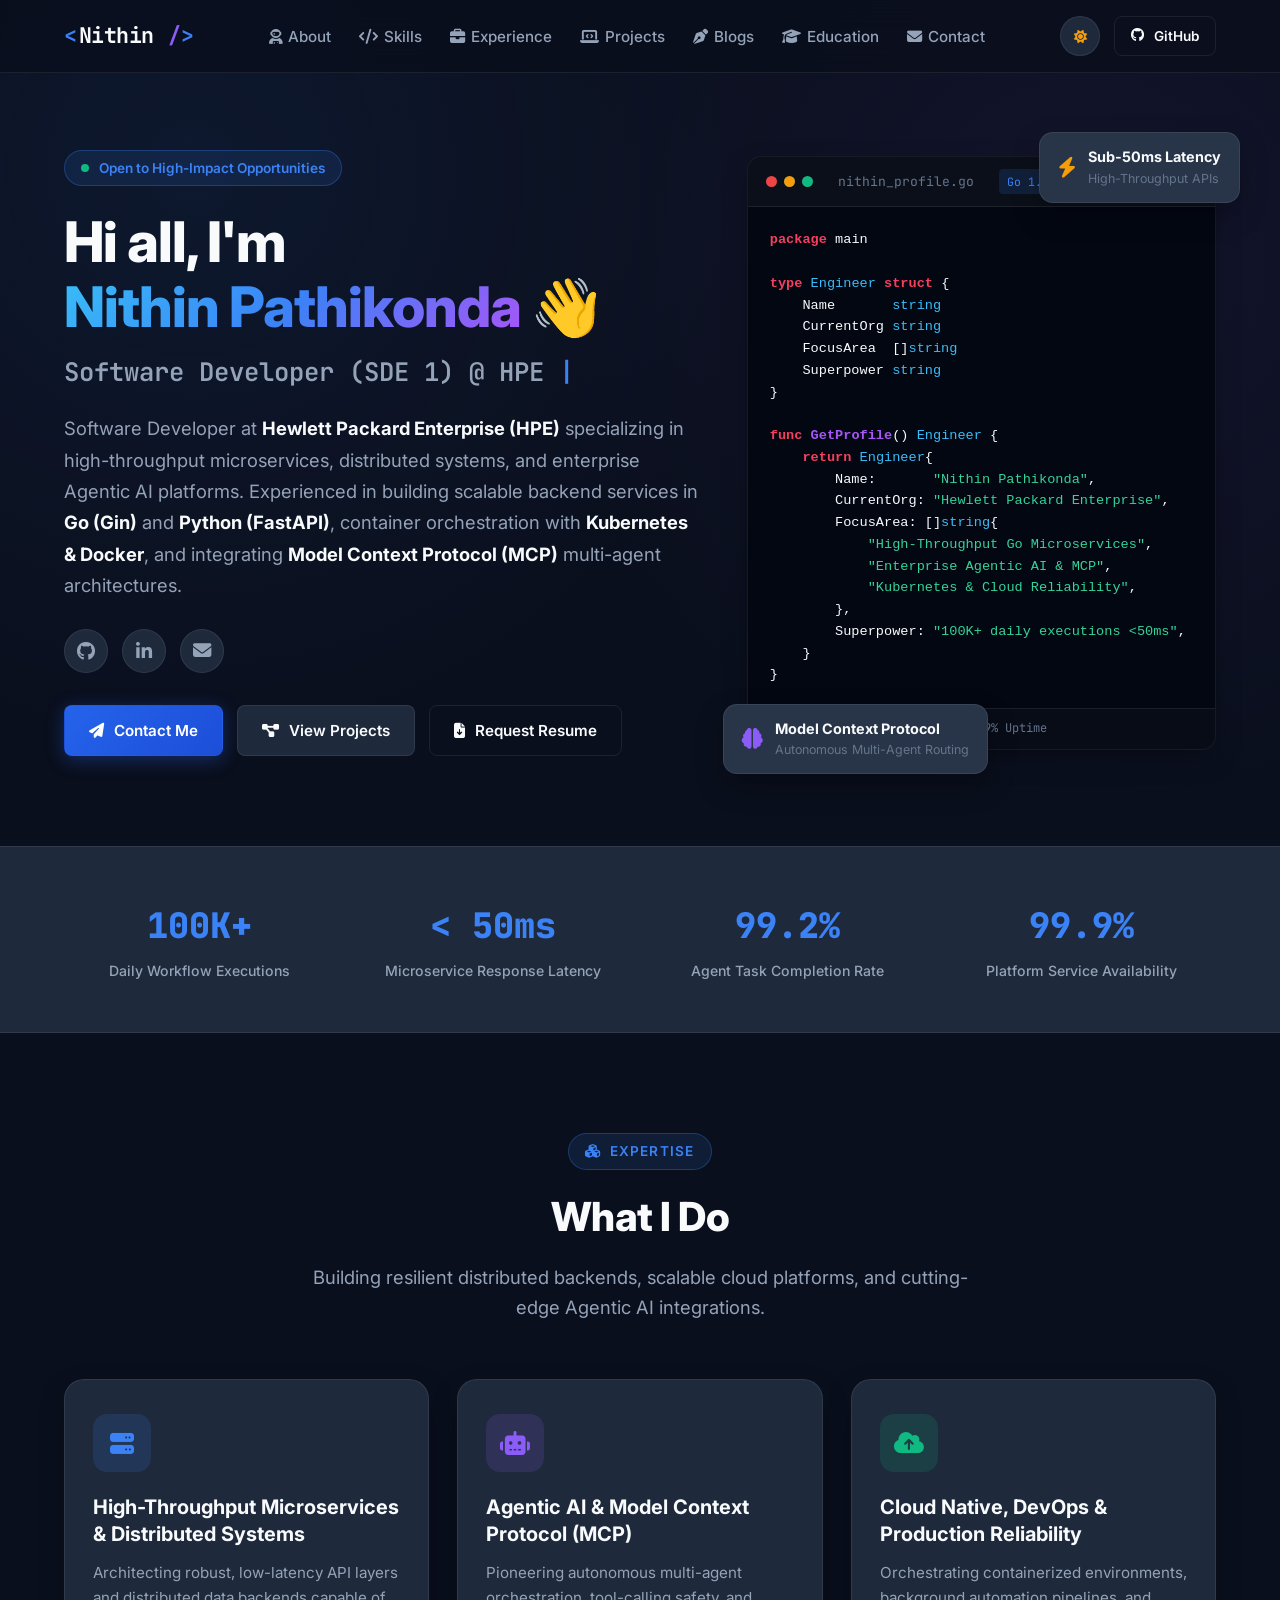
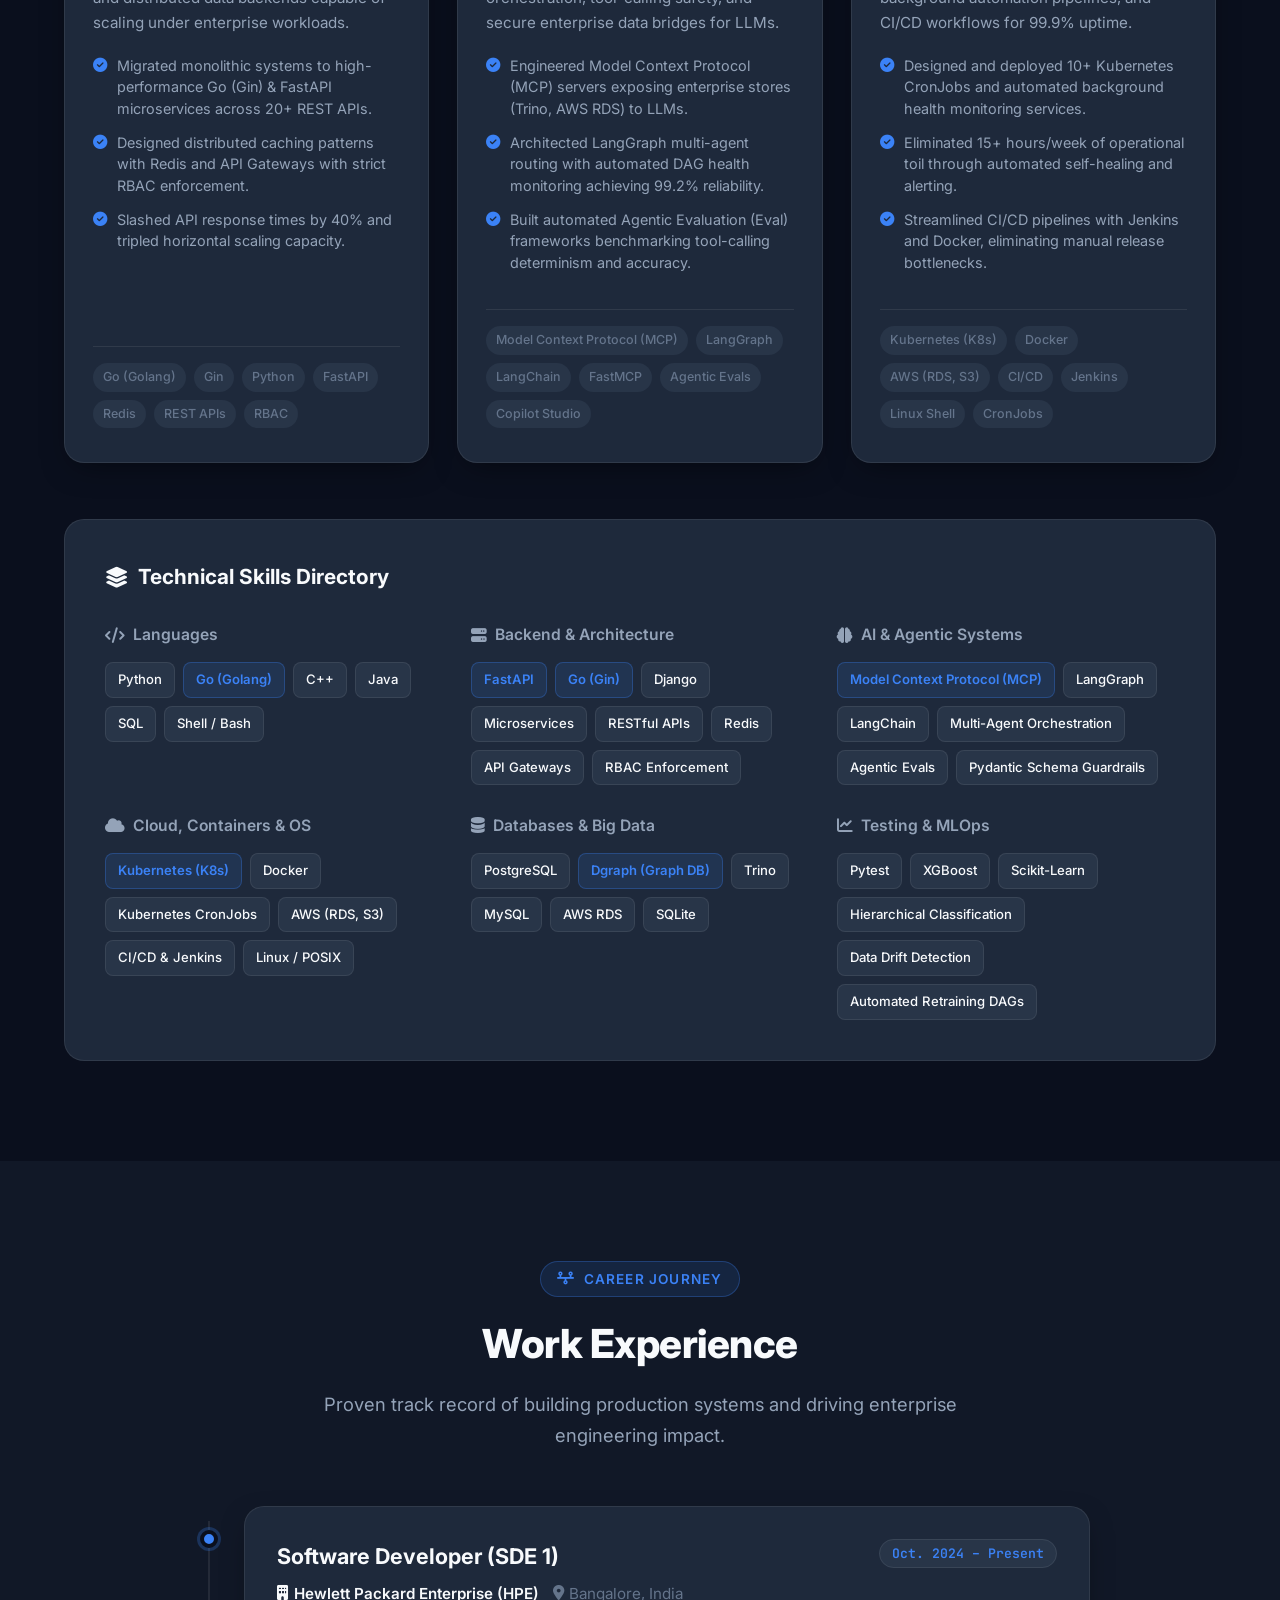
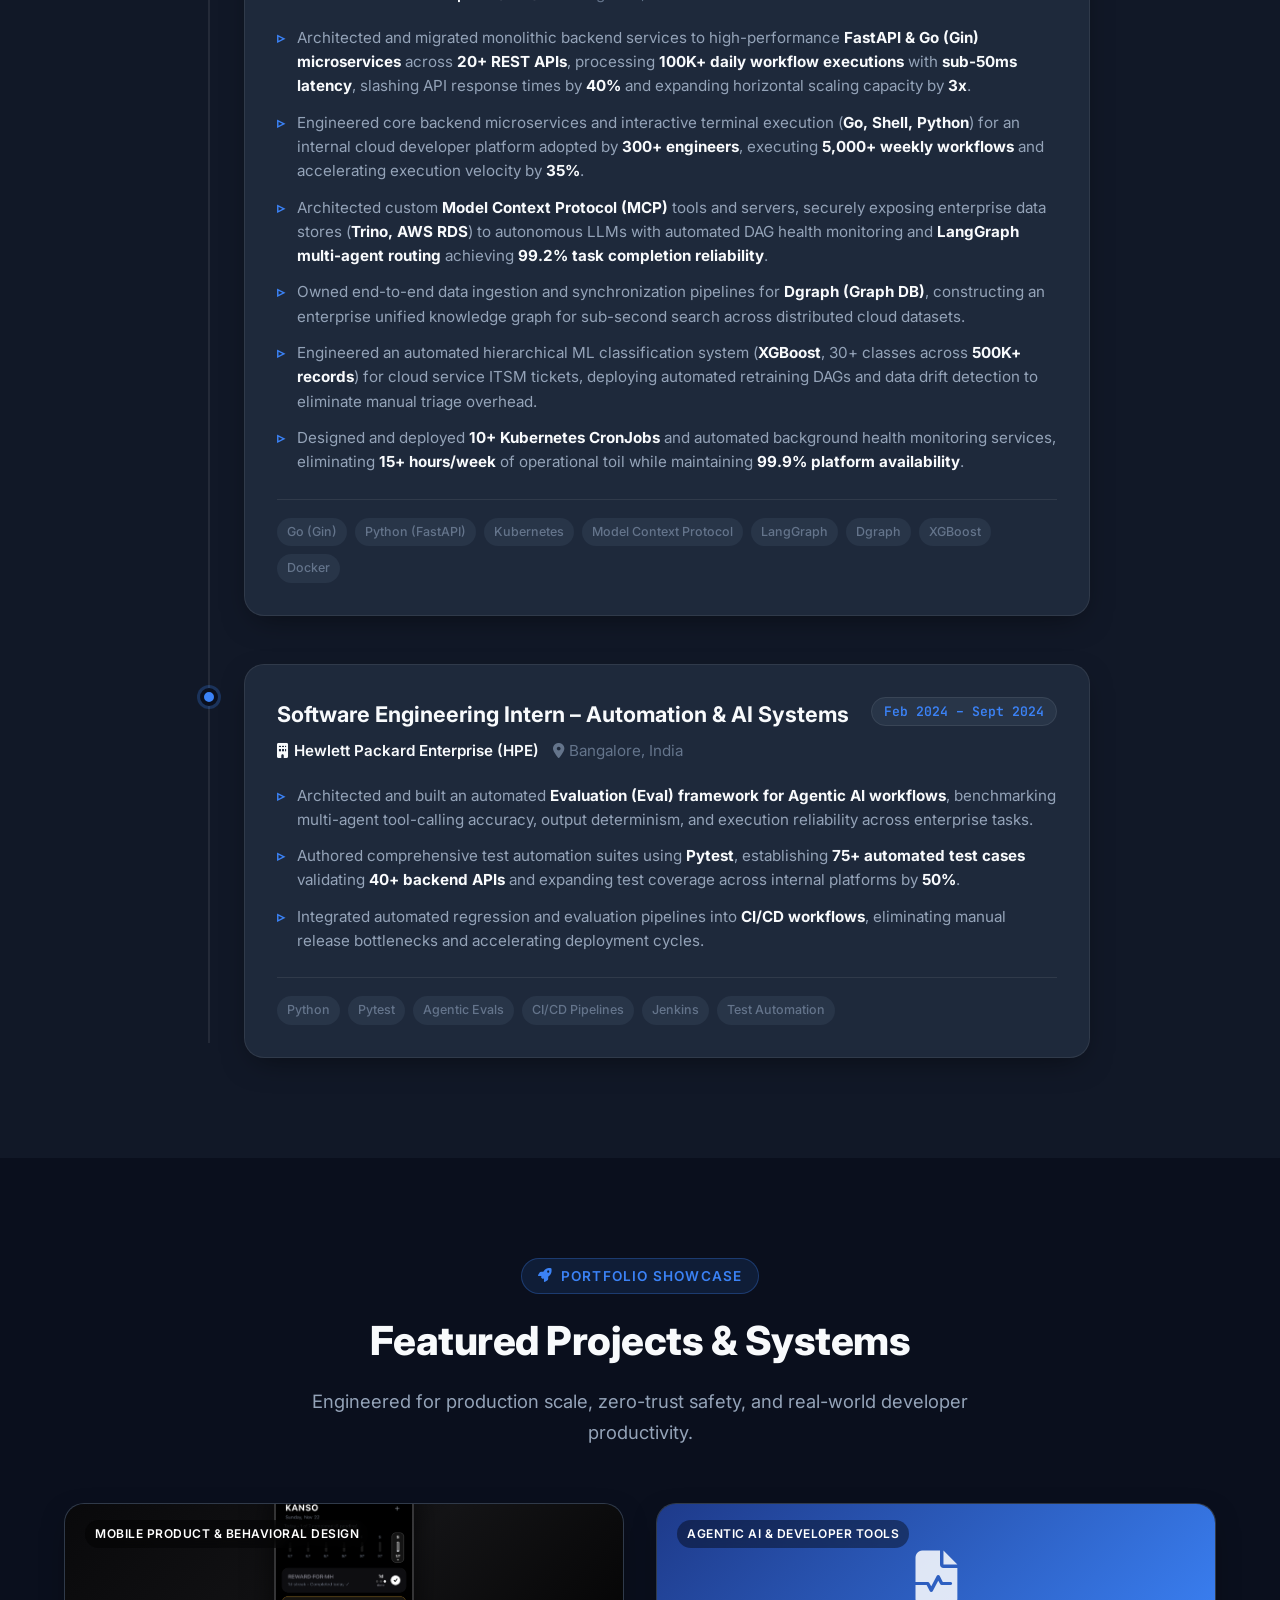
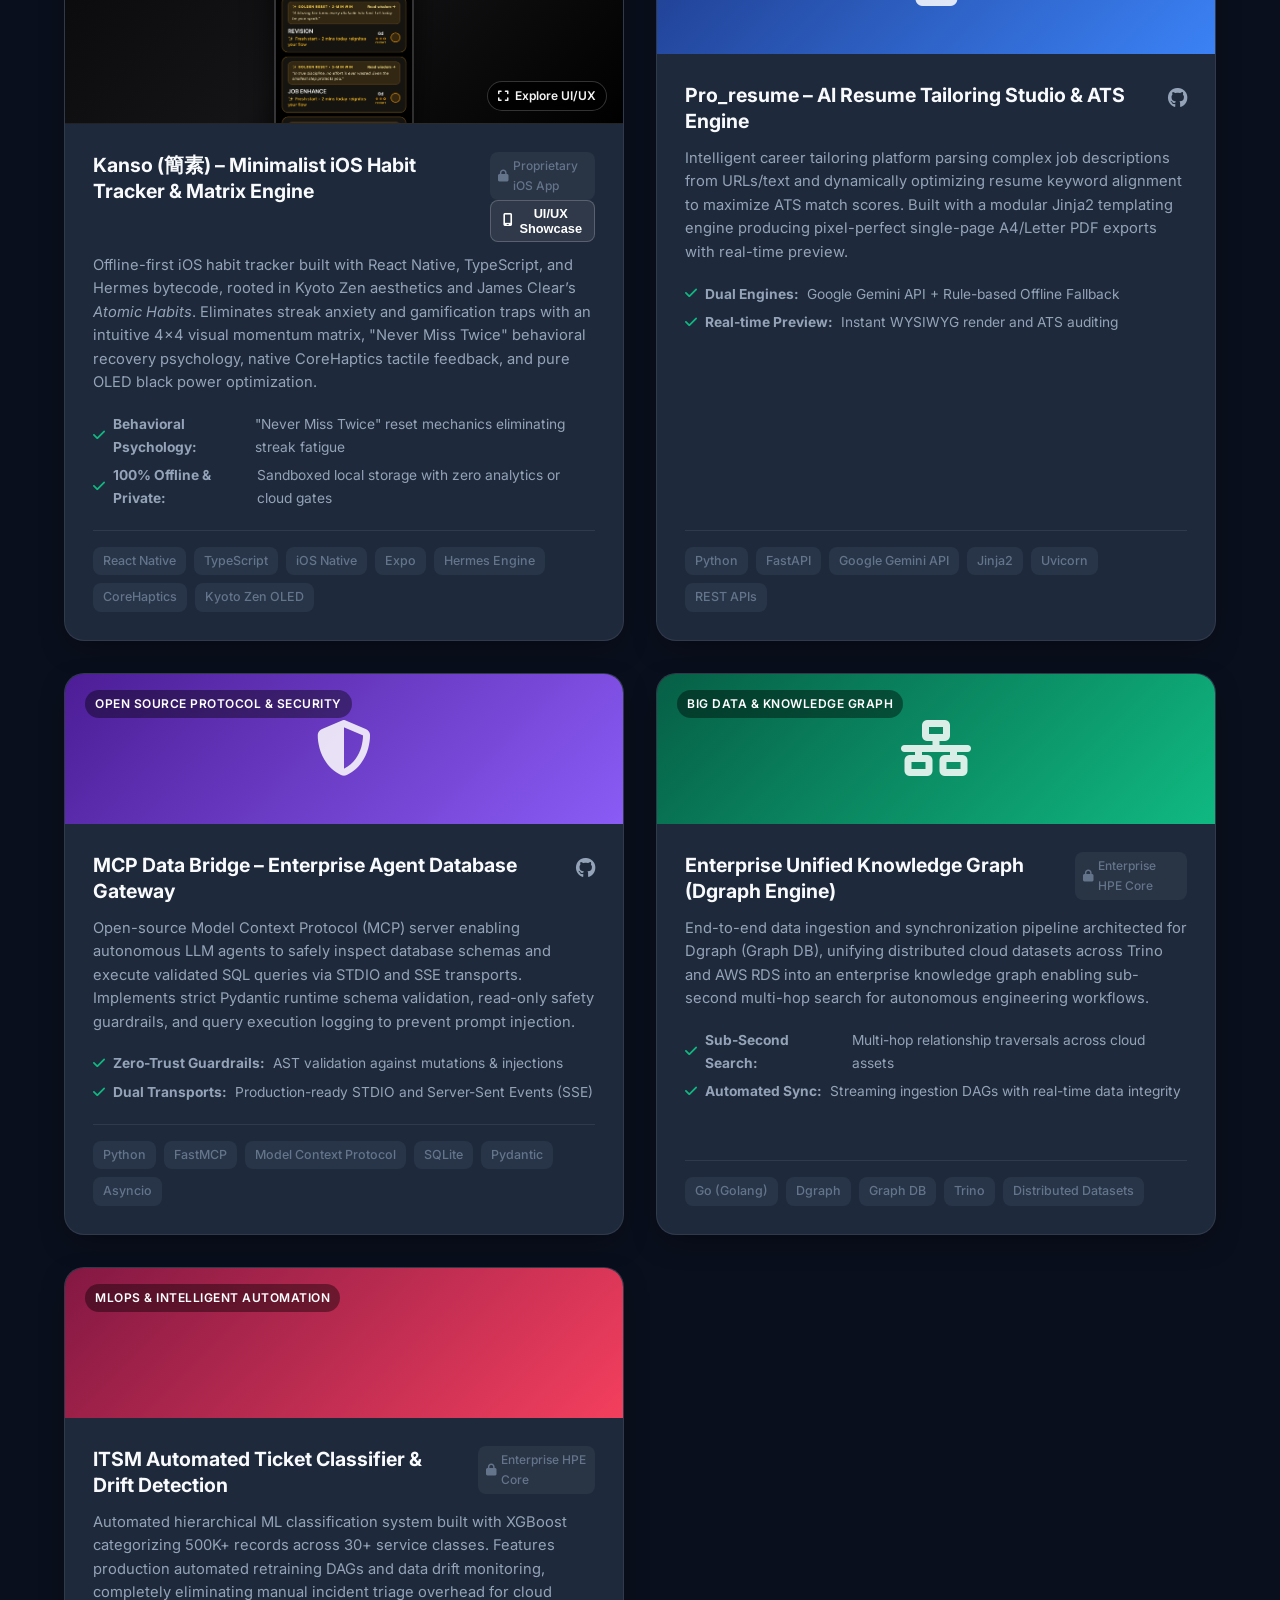
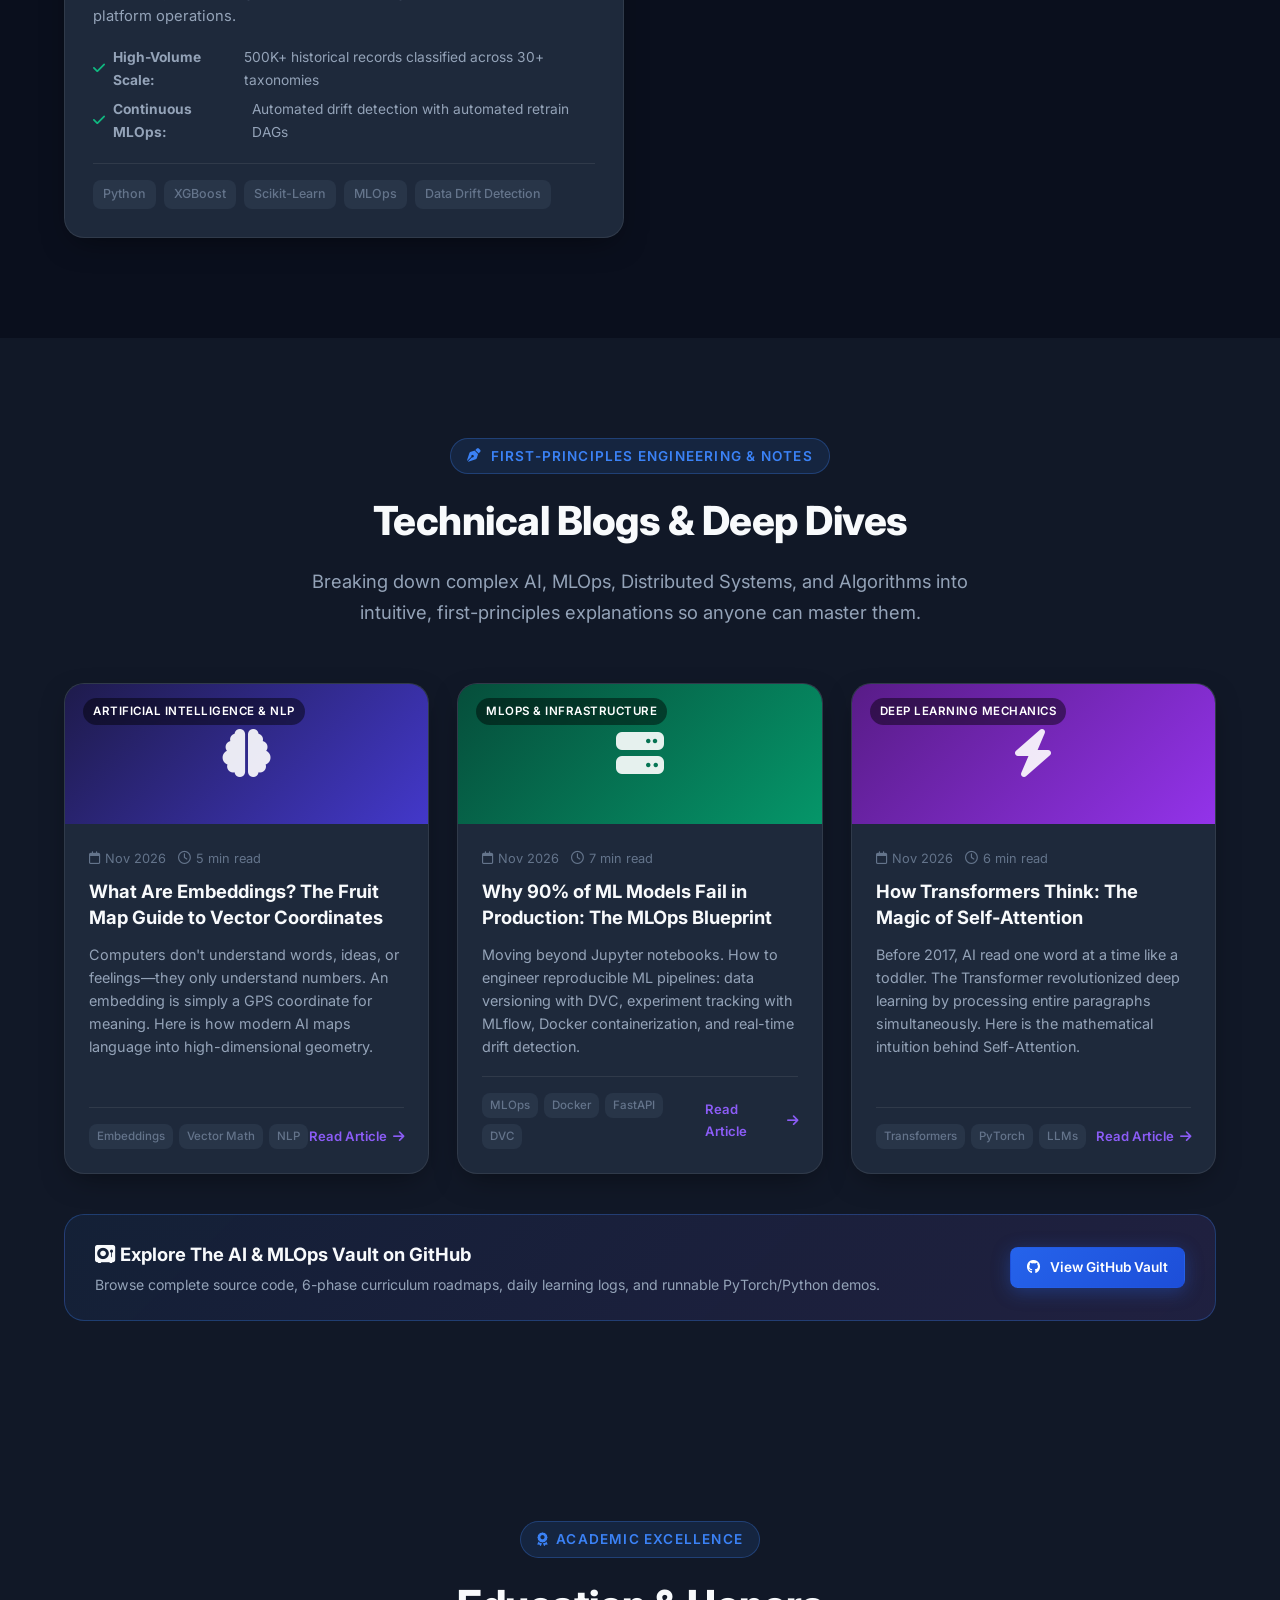
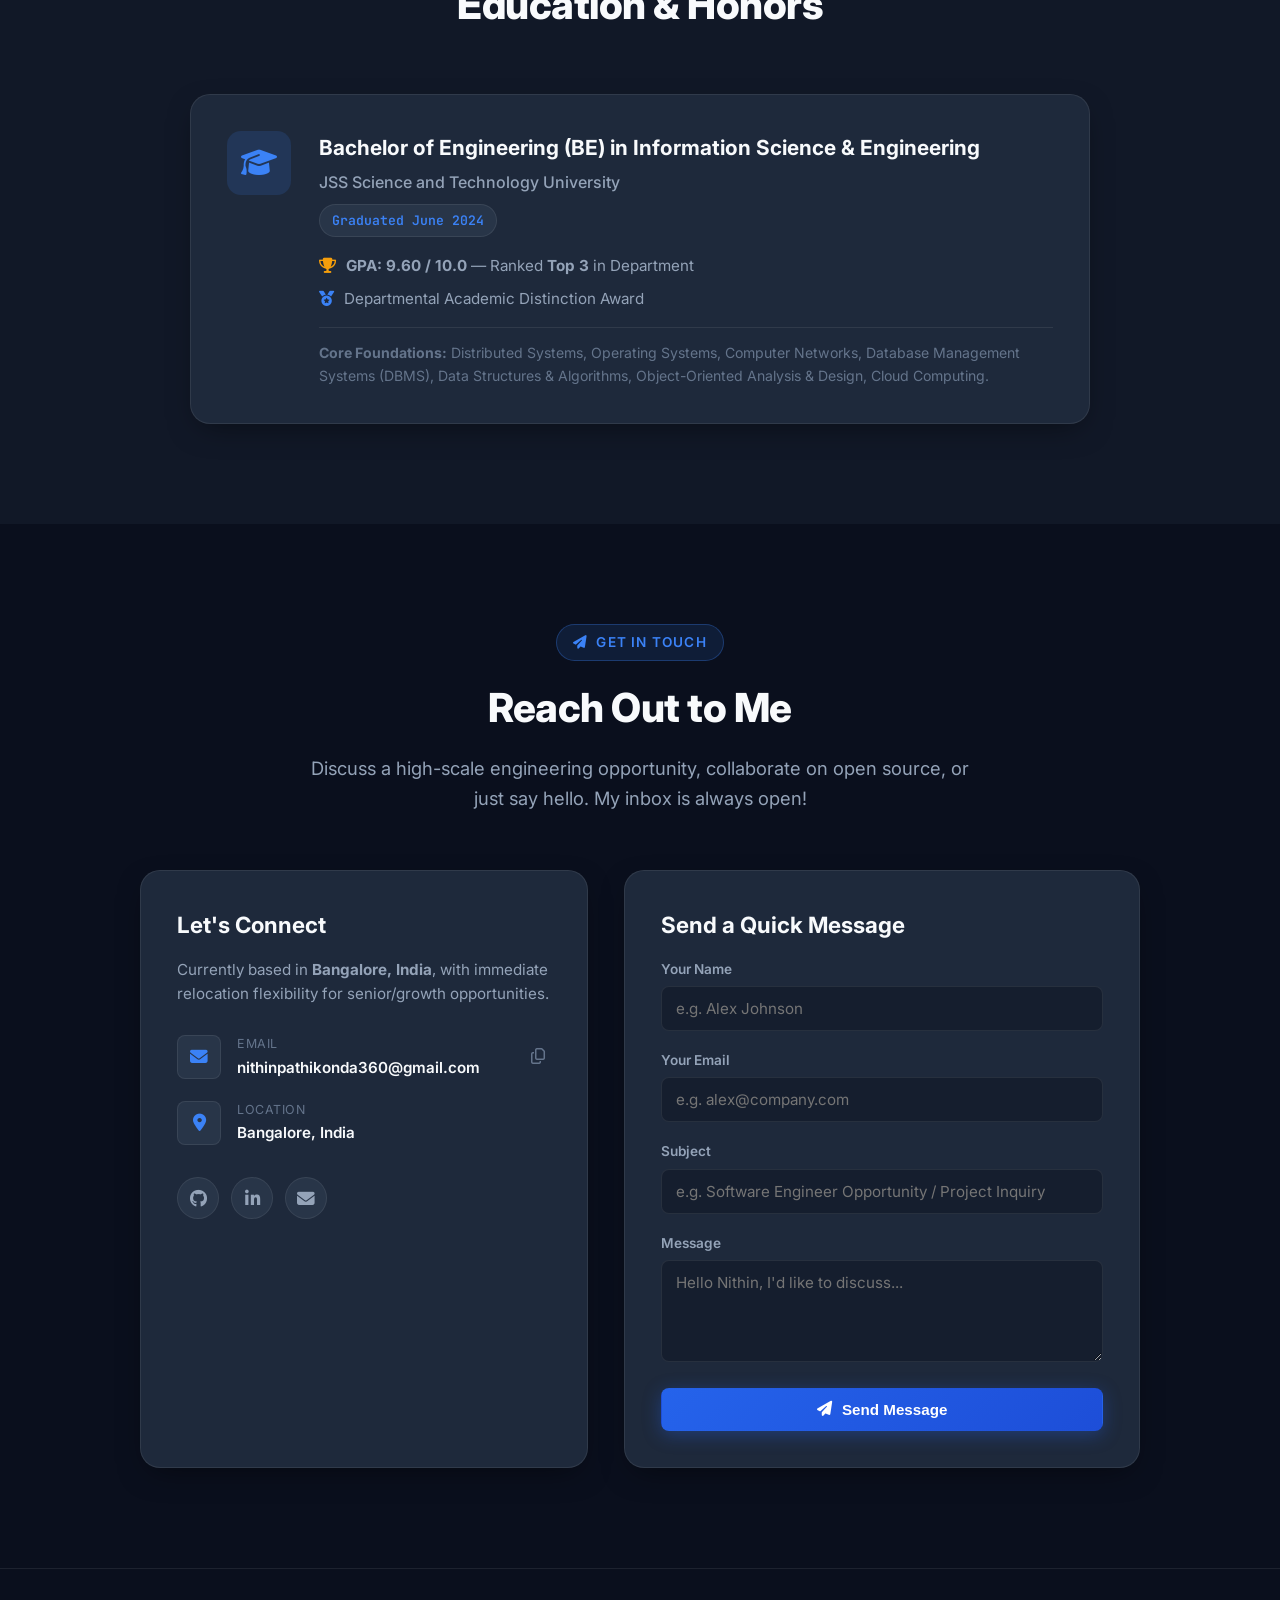
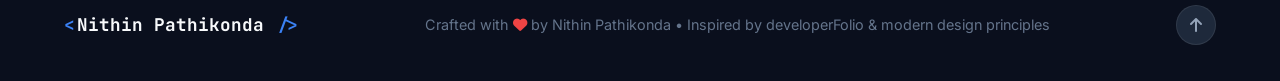
==== index.html @ 180c103f "feat: add interactive Kanso UI/UX showcase modal with native iPhone screenshots" ====
<!DOCTYPE html>
<html lang="en" data-theme="dark">
<head>
  <meta charset="UTF-8">
  <meta name="viewport" content="width=device-width, initial-scale=1.0">
  <title>Nithin Pathikonda | Software Developer & Distributed Systems Engineer</title>
  <meta name="description" content="Portfolio of Nithin Pathikonda - SDE 1 at Hewlett Packard Enterprise specializing in high-throughput microservices, distributed systems, and enterprise Agentic AI platforms.">
  <link rel="icon" href="data:image/svg+xml,<svg xmlns=%22http://www.w3.org/2000/svg%22 viewBox=%220 0 100 100%22><text y=%22.9em%22 font-size=%2290%22>⚡</text></svg>">
  
  <!-- Open Graph / LinkedIn Preview Meta Tags -->
  <meta property="og:type" content="website">
  <meta property="og:url" content="https://nithinpathikonda.github.io/">
  <meta property="og:title" content="Nithin Pathikonda — Software Engineering &amp; Systems Portfolio">
  <meta property="og:description" content="Software Developer at Hewlett Packard Enterprise specializing in high-throughput microservices (Go/Python), distributed systems, Model Context Protocol (MCP), and Kubernetes.">
  <meta property="og:image" content="https://nithinpathikonda.github.io/assets/og-preview.jpg">
  <meta property="og:image:width" content="1200">
  <meta property="og:image:height" content="630">

  <!-- Twitter Meta Tags -->
  <meta name="twitter:card" content="summary_large_image">
  <meta name="twitter:url" content="https://nithinpathikonda.github.io/">
  <meta name="twitter:title" content="Nithin Pathikonda — Software Engineering &amp; Systems Portfolio">
  <meta name="twitter:description" content="Software Developer at Hewlett Packard Enterprise specializing in high-throughput microservices, distributed systems, Model Context Protocol (MCP), and Kubernetes.">
  <meta name="twitter:image" content="https://nithinpathikonda.github.io/assets/og-preview.jpg">
  
  <!-- Fonts -->
  <link rel="preconnect" href="https://fonts.googleapis.com">
  <link rel="preconnect" href="https://fonts.gstatic.com" crossorigin>
  <link href="https://fonts.googleapis.com/css2?family=Inter:wght@300;400;500;600;700;800&family=JetBrains+Mono:wght@400;500;600&display=swap" rel="stylesheet">
  
  <!-- Font Awesome Icons -->
  <link rel="stylesheet" href="https://cdnjs.cloudflare.com/ajax/libs/font-awesome/6.5.1/css/all.min.css">
  
  <!-- Custom Styles -->
  <link rel="stylesheet" href="css/style.css">
</head>
<body>

  <!-- Navigation -->
  <header class="navbar" id="navbar">
    <div class="nav-container">
      <a href="#home" class="nav-logo">
        <span class="logo-bracket">&lt;</span><span class="logo-text">Nithin</span><span class="logo-slash"> /</span><span class="logo-bracket">&gt;</span>
      </a>

      <nav class="nav-menu" id="navMenu">
        <a href="#about" class="nav-link"><i class="fa-solid fa-user-astronaut"></i> About</a>
        <a href="#skills" class="nav-link"><i class="fa-solid fa-code"></i> Skills</a>
        <a href="#experience" class="nav-link"><i class="fa-solid fa-briefcase"></i> Experience</a>
        <a href="#projects" class="nav-link"><i class="fa-solid fa-laptop-code"></i> Projects</a>
        <a href="#blogs" class="nav-link"><i class="fa-solid fa-pen-nib"></i> Blogs</a>
        <a href="#education" class="nav-link"><i class="fa-solid fa-graduation-cap"></i> Education</a>
        <a href="#contact" class="nav-link"><i class="fa-solid fa-envelope"></i> Contact</a>
      </nav>

      <div class="nav-actions">
        <!-- Theme Toggle -->
        <button class="theme-toggle-btn" id="themeToggle" aria-label="Toggle Dark/Light Mode">
          <i class="fa-solid fa-moon moon-icon"></i>
          <i class="fa-solid fa-sun sun-icon"></i>
        </button>

        <a href="https://github.com/NithinPathikonda" target="_blank" rel="noopener" class="btn btn-outline btn-sm nav-cta">
          <i class="fa-brands fa-github"></i> GitHub
        </a>

        <!-- Mobile Menu Toggle -->
        <button class="mobile-toggle" id="mobileToggle" aria-label="Open Navigation Menu">
          <span></span>
          <span></span>
          <span></span>
        </button>
      </div>
    </div>
  </header>

  <!-- Hero Section -->
  <section class="hero-section" id="home">
    <div class="container hero-grid">
      <div class="hero-content">
        <div class="hero-badge">
          <span class="pulse-dot"></span>
          <span>Open to High-Impact Opportunities</span>
        </div>

        <h1 class="hero-title">
          Hi all, I'm <br>
          <span class="gradient-text">Nithin Pathikonda</span> <span class="wave-emoji">👋</span>
        </h1>

        <h2 class="hero-role">
          <span id="typedText">Software Developer (SDE 1)</span>
          <span class="typing-cursor">|</span>
        </h2>

        <p class="hero-bio">
          Software Developer at <strong>Hewlett Packard Enterprise (HPE)</strong> specializing in 
          high-throughput microservices, distributed systems, and enterprise Agentic AI platforms. 
          Experienced in building scalable backend services in <strong>Go (Gin)</strong> and <strong>Python (FastAPI)</strong>, 
          container orchestration with <strong>Kubernetes & Docker</strong>, and integrating 
          <strong>Model Context Protocol (MCP)</strong> multi-agent architectures.
        </p>

        <!-- Social Media Icons -->
        <div class="hero-socials">
          <a href="https://github.com/NithinPathikonda" target="_blank" rel="noopener" class="social-icon" title="GitHub">
            <i class="fa-brands fa-github"></i>
          </a>
          <a href="https://www.linkedin.com/in/nithin-pathikonda" target="_blank" rel="noopener" class="social-icon" title="LinkedIn">
            <i class="fa-brands fa-linkedin-in"></i>
          </a>
          <a href="mailto:nithinpathikonda360@gmail.com" class="social-icon" title="Email Nithin">
            <i class="fa-solid fa-envelope"></i>
          </a>
        </div>

        <!-- Call to Actions -->
        <div class="hero-buttons">
          <a href="#contact" class="btn btn-primary">
            <i class="fa-solid fa-paper-plane"></i> Contact Me
          </a>
          <a href="#projects" class="btn btn-secondary">
            <i class="fa-solid fa-diagram-project"></i> View Projects
          </a>
          <a href="mailto:nithinpathikonda360@gmail.com?subject=Resume%20Request%20-%20Nithin%20Pathikonda" class="btn btn-outline">
            <i class="fa-solid fa-file-arrow-down"></i> Request Resume
          </a>
        </div>
      </div>

      <!-- Hero Visual / Interactive Code Card -->
      <div class="hero-visual">
        <div class="code-window">
          <div class="window-header">
            <div class="window-dots">
              <span class="dot dot-red"></span>
              <span class="dot dot-yellow"></span>
              <span class="dot dot-green"></span>
            </div>
            <div class="window-title">nithin_profile.go</div>
            <div class="window-badge">Go 1.23 • High Concurrency</div>
          </div>
          <div class="window-body">
            <pre><code><span class="c-keyword">package</span> main

<span class="c-keyword">type</span> <span class="c-type">Engineer</span> <span class="c-keyword">struct</span> {
    Name       <span class="c-type">string</span>
    CurrentOrg <span class="c-type">string</span>
    FocusArea  []<span class="c-type">string</span>
    Superpower <span class="c-type">string</span>
}

<span class="c-keyword">func</span> <span class="c-func">GetProfile</span>() <span class="c-type">Engineer</span> {
    <span class="c-keyword">return</span> <span class="c-type">Engineer</span>{
        Name:       <span class="c-string">"Nithin Pathikonda"</span>,
        CurrentOrg: <span class="c-string">"Hewlett Packard Enterprise"</span>,
        FocusArea: []<span class="c-type">string</span>{
            <span class="c-string">"High-Throughput Go Microservices"</span>,
            <span class="c-string">"Enterprise Agentic AI &amp; MCP"</span>,
            <span class="c-string">"Kubernetes &amp; Cloud Reliability"</span>,
        },
        Superpower: <span class="c-string">"100K+ daily executions &lt;50ms"</span>,
    }
}</code></pre>
          </div>
          <div class="window-footer">
            <span class="status-indicator"></span>
            <span>Production Engine Status: 99.9% Uptime</span>
          </div>
        </div>

        <!-- Floating Badges -->
        <div class="floating-badge badge-top">
          <i class="fa-solid fa-bolt text-yellow"></i>
          <div>
            <strong>Sub-50ms Latency</strong>
            <span>High-Throughput APIs</span>
          </div>
        </div>

        <div class="floating-badge badge-bottom">
          <i class="fa-solid fa-brain text-purple"></i>
          <div>
            <strong>Model Context Protocol</strong>
            <span>Autonomous Multi-Agent Routing</span>
          </div>
        </div>
      </div>
    </div>
  </section>

  <!-- Metric Highlights Strip (Inspired by top design portfolios) -->
  <section class="metrics-ribbon">
    <div class="container metrics-grid">
      <div class="metric-card">
        <div class="metric-number" data-target="100000">100K+</div>
        <div class="metric-label">Daily Workflow Executions</div>
      </div>
      <div class="metric-card">
        <div class="metric-number">&lt; 50ms</div>
        <div class="metric-label">Microservice Response Latency</div>
      </div>
      <div class="metric-card">
        <div class="metric-number" data-target="99.2">99.2%</div>
        <div class="metric-label">Agent Task Completion Rate</div>
      </div>
      <div class="metric-card">
        <div class="metric-number">99.9%</div>
        <div class="metric-label">Platform Service Availability</div>
      </div>
    </div>
  </section>

  <!-- What I Do / Domains Section (developerFolio style) -->
  <section class="section" id="skills">
    <div class="container">
      <div class="section-header text-center">
        <span class="section-tag"><i class="fa-solid fa-cubes"></i> Expertise</span>
        <h2 class="section-title">What I Do</h2>
        <p class="section-subtitle">
          Building resilient distributed backends, scalable cloud platforms, and cutting-edge Agentic AI integrations.
        </p>
      </div>

      <div class="domains-grid">
        <!-- Domain 1 -->
        <div class="domain-card">
          <div class="domain-icon-box icon-blue">
            <i class="fa-solid fa-server"></i>
          </div>
          <h3 class="domain-title">High-Throughput Microservices &amp; Distributed Systems</h3>
          <p class="domain-desc">
            Architecting robust, low-latency API layers and distributed data backends capable of scaling under enterprise workloads.
          </p>
          <ul class="domain-bullets">
            <li><i class="fa-solid fa-check-circle"></i> Migrated monolithic systems to high-performance Go (Gin) &amp; FastAPI microservices across 20+ REST APIs.</li>
            <li><i class="fa-solid fa-check-circle"></i> Designed distributed caching patterns with Redis and API Gateways with strict RBAC enforcement.</li>
            <li><i class="fa-solid fa-check-circle"></i> Slashed API response times by 40% and tripled horizontal scaling capacity.</li>
          </ul>
          <div class="domain-tags">
            <span>Go (Golang)</span>
            <span>Gin</span>
            <span>Python</span>
            <span>FastAPI</span>
            <span>Redis</span>
            <span>REST APIs</span>
            <span>RBAC</span>
          </div>
        </div>

        <!-- Domain 2 -->
        <div class="domain-card">
          <div class="domain-icon-box icon-purple">
            <i class="fa-solid fa-robot"></i>
          </div>
          <h3 class="domain-title">Agentic AI &amp; Model Context Protocol (MCP)</h3>
          <p class="domain-desc">
            Pioneering autonomous multi-agent orchestration, tool-calling safety, and secure enterprise data bridges for LLMs.
          </p>
          <ul class="domain-bullets">
            <li><i class="fa-solid fa-check-circle"></i> Engineered Model Context Protocol (MCP) servers exposing enterprise stores (Trino, AWS RDS) to LLMs.</li>
            <li><i class="fa-solid fa-check-circle"></i> Architected LangGraph multi-agent routing with automated DAG health monitoring achieving 99.2% reliability.</li>
            <li><i class="fa-solid fa-check-circle"></i> Built automated Agentic Evaluation (Eval) frameworks benchmarking tool-calling determinism and accuracy.</li>
          </ul>
          <div class="domain-tags">
            <span>Model Context Protocol (MCP)</span>
            <span>LangGraph</span>
            <span>LangChain</span>
            <span>FastMCP</span>
            <span>Agentic Evals</span>
            <span>Copilot Studio</span>
          </div>
        </div>

        <!-- Domain 3 -->
        <div class="domain-card">
          <div class="domain-icon-box icon-green">
            <i class="fa-solid fa-cloud-arrow-up"></i>
          </div>
          <h3 class="domain-title">Cloud Native, DevOps &amp; Production Reliability</h3>
          <p class="domain-desc">
            Orchestrating containerized environments, background automation pipelines, and CI/CD workflows for 99.9% uptime.
          </p>
          <ul class="domain-bullets">
            <li><i class="fa-solid fa-check-circle"></i> Designed and deployed 10+ Kubernetes CronJobs and automated background health monitoring services.</li>
            <li><i class="fa-solid fa-check-circle"></i> Eliminated 15+ hours/week of operational toil through automated self-healing and alerting.</li>
            <li><i class="fa-solid fa-check-circle"></i> Streamlined CI/CD pipelines with Jenkins and Docker, eliminating manual release bottlenecks.</li>
          </ul>
          <div class="domain-tags">
            <span>Kubernetes (K8s)</span>
            <span>Docker</span>
            <span>AWS (RDS, S3)</span>
            <span>CI/CD</span>
            <span>Jenkins</span>
            <span>Linux Shell</span>
            <span>CronJobs</span>
          </div>
        </div>
      </div>

      <!-- Skills Categorized Chips -->
      <div class="skills-catalog">
        <h3 class="skills-catalog-title"><i class="fa-solid fa-layer-group"></i> Technical Skills Directory</h3>
        
        <div class="skills-categories-grid">
          <div class="skill-category">
            <h4><i class="fa-solid fa-code"></i> Languages</h4>
            <div class="chips-container">
              <span class="chip">Python</span>
              <span class="chip chip-featured">Go (Golang)</span>
              <span class="chip">C++</span>
              <span class="chip">Java</span>
              <span class="chip">SQL</span>
              <span class="chip">Shell / Bash</span>
            </div>
          </div>

          <div class="skill-category">
            <h4><i class="fa-solid fa-server"></i> Backend &amp; Architecture</h4>
            <div class="chips-container">
              <span class="chip chip-featured">FastAPI</span>
              <span class="chip chip-featured">Go (Gin)</span>
              <span class="chip">Django</span>
              <span class="chip">Microservices</span>
              <span class="chip">RESTful APIs</span>
              <span class="chip">Redis</span>
              <span class="chip">API Gateways</span>
              <span class="chip">RBAC Enforcement</span>
            </div>
          </div>

          <div class="skill-category">
            <h4><i class="fa-solid fa-brain"></i> AI &amp; Agentic Systems</h4>
            <div class="chips-container">
              <span class="chip chip-featured">Model Context Protocol (MCP)</span>
              <span class="chip">LangGraph</span>
              <span class="chip">LangChain</span>
              <span class="chip">Multi-Agent Orchestration</span>
              <span class="chip">Agentic Evals</span>
              <span class="chip">Pydantic Schema Guardrails</span>
            </div>
          </div>

          <div class="skill-category">
            <h4><i class="fa-solid fa-cloud"></i> Cloud, Containers &amp; OS</h4>
            <div class="chips-container">
              <span class="chip chip-featured">Kubernetes (K8s)</span>
              <span class="chip">Docker</span>
              <span class="chip">Kubernetes CronJobs</span>
              <span class="chip">AWS (RDS, S3)</span>
              <span class="chip">CI/CD &amp; Jenkins</span>
              <span class="chip">Linux / POSIX</span>
            </div>
          </div>

          <div class="skill-category">
            <h4><i class="fa-solid fa-database"></i> Databases &amp; Big Data</h4>
            <div class="chips-container">
              <span class="chip">PostgreSQL</span>
              <span class="chip chip-featured">Dgraph (Graph DB)</span>
              <span class="chip">Trino</span>
              <span class="chip">MySQL</span>
              <span class="chip">AWS RDS</span>
              <span class="chip">SQLite</span>
            </div>
          </div>

          <div class="skill-category">
            <h4><i class="fa-solid fa-chart-line"></i> Testing &amp; MLOps</h4>
            <div class="chips-container">
              <span class="chip">Pytest</span>
              <span class="chip">XGBoost</span>
              <span class="chip">Scikit-Learn</span>
              <span class="chip">Hierarchical Classification</span>
              <span class="chip">Data Drift Detection</span>
              <span class="chip">Automated Retraining DAGs</span>
            </div>
          </div>
        </div>
      </div>
    </div>
  </section>

  <!-- Work Experience Section -->
  <section class="section section-alt" id="experience">
    <div class="container">
      <div class="section-header text-center">
        <span class="section-tag"><i class="fa-solid fa-timeline"></i> Career Journey</span>
        <h2 class="section-title">Work Experience</h2>
        <p class="section-subtitle">
          Proven track record of building production systems and driving enterprise engineering impact.
        </p>
      </div>

      <div class="experience-timeline">
        <!-- Role 1 -->
        <div class="timeline-item">
          <div class="timeline-dot"></div>
          <div class="timeline-card">
            <div class="timeline-header">
              <div>
                <h3 class="role-title">Software Developer (SDE 1)</h3>
                <div class="company-name">
                  <span class="badge-company"><i class="fa-solid fa-building"></i> Hewlett Packard Enterprise (HPE)</span>
                  <span class="location"><i class="fa-solid fa-location-dot"></i> Bangalore, India</span>
                </div>
              </div>
              <div class="role-duration">
                <span class="badge-time">Oct. 2024 – Present</span>
              </div>
            </div>

            <div class="timeline-body">
              <ul class="experience-points">
                <li>
                  Architected and migrated monolithic backend services to high-performance <strong>FastAPI &amp; Go (Gin) microservices</strong> across <strong>20+ REST APIs</strong>, processing <strong>100K+ daily workflow executions</strong> with <strong>sub-50ms latency</strong>, slashing API response times by <strong>40%</strong> and expanding horizontal scaling capacity by <strong>3x</strong>.
                </li>
                <li>
                  Engineered core backend microservices and interactive terminal execution (<strong>Go, Shell, Python</strong>) for an internal cloud developer platform adopted by <strong>300+ engineers</strong>, executing <strong>5,000+ weekly workflows</strong> and accelerating execution velocity by <strong>35%</strong>.
                </li>
                <li>
                  Architected custom <strong>Model Context Protocol (MCP)</strong> tools and servers, securely exposing enterprise data stores (<strong>Trino, AWS RDS</strong>) to autonomous LLMs with automated DAG health monitoring and <strong>LangGraph multi-agent routing</strong> achieving <strong>99.2% task completion reliability</strong>.
                </li>
                <li>
                  Owned end-to-end data ingestion and synchronization pipelines for <strong>Dgraph (Graph DB)</strong>, constructing an enterprise unified knowledge graph for sub-second search across distributed cloud datasets.
                </li>
                <li>
                  Engineered an automated hierarchical ML classification system (<strong>XGBoost</strong>, 30+ classes across <strong>500K+ records</strong>) for cloud service ITSM tickets, deploying automated retraining DAGs and data drift detection to eliminate manual triage overhead.
                </li>
                <li>
                  Designed and deployed <strong>10+ Kubernetes CronJobs</strong> and automated background health monitoring services, eliminating <strong>15+ hours/week</strong> of operational toil while maintaining <strong>99.9% platform availability</strong>.
                </li>
              </ul>
            </div>

            <div class="timeline-tech">
              <span class="tag">Go (Gin)</span>
              <span class="tag">Python (FastAPI)</span>
              <span class="tag">Kubernetes</span>
              <span class="tag">Model Context Protocol</span>
              <span class="tag">LangGraph</span>
              <span class="tag">Dgraph</span>
              <span class="tag">XGBoost</span>
              <span class="tag">Docker</span>
            </div>
          </div>
        </div>

        <!-- Role 2 -->
        <div class="timeline-item">
          <div class="timeline-dot"></div>
          <div class="timeline-card">
            <div class="timeline-header">
              <div>
                <h3 class="role-title">Software Engineering Intern – Automation &amp; AI Systems</h3>
                <div class="company-name">
                  <span class="badge-company"><i class="fa-solid fa-building"></i> Hewlett Packard Enterprise (HPE)</span>
                  <span class="location"><i class="fa-solid fa-location-dot"></i> Bangalore, India</span>
                </div>
              </div>
              <div class="role-duration">
                <span class="badge-time">Feb 2024 – Sept 2024</span>
              </div>
            </div>

            <div class="timeline-body">
              <ul class="experience-points">
                <li>
                  Architected and built an automated <strong>Evaluation (Eval) framework for Agentic AI workflows</strong>, benchmarking multi-agent tool-calling accuracy, output determinism, and execution reliability across enterprise tasks.
                </li>
                <li>
                  Authored comprehensive test automation suites using <strong>Pytest</strong>, establishing <strong>75+ automated test cases</strong> validating <strong>40+ backend APIs</strong> and expanding test coverage across internal platforms by <strong>50%</strong>.
                </li>
                <li>
                  Integrated automated regression and evaluation pipelines into <strong>CI/CD workflows</strong>, eliminating manual release bottlenecks and accelerating deployment cycles.
                </li>
              </ul>
            </div>

            <div class="timeline-tech">
              <span class="tag">Python</span>
              <span class="tag">Pytest</span>
              <span class="tag">Agentic Evals</span>
              <span class="tag">CI/CD Pipelines</span>
              <span class="tag">Jenkins</span>
              <span class="tag">Test Automation</span>
            </div>
          </div>
        </div>
      </div>
    </div>
  </section>

  <!-- Featured Projects Section (Tom Scott Case Study Style) -->
  <section class="section" id="projects">
    <div class="container">
      <div class="section-header text-center">
        <span class="section-tag"><i class="fa-solid fa-rocket"></i> Portfolio Showcase</span>
        <h2 class="section-title">Featured Projects &amp; Systems</h2>
        <p class="section-subtitle">
          Engineered for production scale, zero-trust safety, and real-world developer productivity.
        </p>
      </div>

      <div class="projects-grid">
        <!-- Project 1: Kanso (簡素) -->
        <div class="project-card">
          <div class="project-image-banner banner-kanso" onclick="openKansoModal()" style="cursor: pointer;" title="Click to view interactive UI/UX preview">
            <div class="project-category-badge">Mobile Product &amp; Behavioral Design</div>
            <img src="assets/kanso/routines.png" alt="Kanso iPhone Preview" class="banner-phone-preview">
            <div class="kanso-banner-pill"><i class="fa-solid fa-expand"></i> Explore UI/UX</div>
          </div>
          <div class="project-content">
            <div class="project-header">
              <h3 class="project-title">Kanso (簡素) – Minimalist iOS Habit Tracker &amp; Matrix Engine</h3>
              <div class="project-links">
                <span class="badge-internal"><i class="fa-solid fa-lock"></i> Proprietary iOS App</span>
                <button type="button" class="btn-preview-link" onclick="openKansoModal()" title="View UI/UX Screenshots">
                  <i class="fa-solid fa-mobile-screen"></i> UI/UX Showcase
                </button>
              </div>
            </div>
            <p class="project-description">
              Offline-first iOS habit tracker built with React Native, TypeScript, and Hermes bytecode, rooted in Kyoto Zen aesthetics and James Clear’s <em>Atomic Habits</em>. Eliminates streak anxiety and gamification traps with an intuitive 4x4 visual momentum matrix, "Never Miss Twice" behavioral recovery psychology, native CoreHaptics tactile feedback, and pure OLED black power optimization.
            </p>
            <div class="project-highlights">
              <div><i class="fa-solid fa-check text-green"></i> <strong>Behavioral Psychology:</strong> "Never Miss Twice" reset mechanics eliminating streak fatigue</div>
              <div><i class="fa-solid fa-check text-green"></i> <strong>100% Offline &amp; Private:</strong> Sandboxed local storage with zero analytics or cloud gates</div>
            </div>
            <div class="project-tags">
              <span>React Native</span>
              <span>TypeScript</span>
              <span>iOS Native</span>
              <span>Expo</span>
              <span>Hermes Engine</span>
              <span>CoreHaptics</span>
              <span>Kyoto Zen OLED</span>
            </div>
          </div>
        </div>

        <!-- Project 2 -->
        <div class="project-card">
          <div class="project-image-banner banner-1">
            <div class="project-category-badge">Agentic AI &amp; Developer Tools</div>
            <div class="project-icon-large"><i class="fa-solid fa-file-waveform"></i></div>
          </div>
          <div class="project-content">
            <div class="project-header">
              <h3 class="project-title">Pro_resume – AI Resume Tailoring Studio &amp; ATS Engine</h3>
              <div class="project-links">
                <a href="https://github.com/NithinPathikonda/Pro_resume" target="_blank" rel="noopener" class="icon-link" title="Source Code">
                  <i class="fa-brands fa-github"></i>
                </a>
              </div>
            </div>
            <p class="project-description">
              Intelligent career tailoring platform parsing complex job descriptions from URLs/text and dynamically optimizing resume keyword alignment to maximize ATS match scores. Built with a modular Jinja2 templating engine producing pixel-perfect single-page A4/Letter PDF exports with real-time preview.
            </p>
            <div class="project-highlights">
              <div><i class="fa-solid fa-check text-green"></i> <strong>Dual Engines:</strong> Google Gemini API + Rule-based Offline Fallback</div>
              <div><i class="fa-solid fa-check text-green"></i> <strong>Real-time Preview:</strong> Instant WYSIWYG render and ATS auditing</div>
            </div>
            <div class="project-tags">
              <span>Python</span>
              <span>FastAPI</span>
              <span>Google Gemini API</span>
              <span>Jinja2</span>
              <span>Uvicorn</span>
              <span>REST APIs</span>
            </div>
          </div>
        </div>

        <!-- Project 2 -->
        <div class="project-card">
          <div class="project-image-banner banner-2">
            <div class="project-category-badge">Open Source Protocol &amp; Security</div>
            <div class="project-icon-large"><i class="fa-solid fa-shield-halved"></i></div>
          </div>
          <div class="project-content">
            <div class="project-header">
              <h3 class="project-title">MCP Data Bridge – Enterprise Agent Database Gateway</h3>
              <div class="project-links">
                <a href="https://github.com/NithinPathikonda/mcp-data-bridge" target="_blank" rel="noopener" class="icon-link" title="Source Code">
                  <i class="fa-brands fa-github"></i>
                </a>
              </div>
            </div>
            <p class="project-description">
              Open-source Model Context Protocol (MCP) server enabling autonomous LLM agents to safely inspect database schemas and execute validated SQL queries via STDIO and SSE transports. Implements strict Pydantic runtime schema validation, read-only safety guardrails, and query execution logging to prevent prompt injection.
            </p>
            <div class="project-highlights">
              <div><i class="fa-solid fa-check text-green"></i> <strong>Zero-Trust Guardrails:</strong> AST validation against mutations &amp; injections</div>
              <div><i class="fa-solid fa-check text-green"></i> <strong>Dual Transports:</strong> Production-ready STDIO and Server-Sent Events (SSE)</div>
            </div>
            <div class="project-tags">
              <span>Python</span>
              <span>FastMCP</span>
              <span>Model Context Protocol</span>
              <span>SQLite</span>
              <span>Pydantic</span>
              <span>Asyncio</span>
            </div>
          </div>
        </div>

        <!-- Project 3 -->
        <div class="project-card">
          <div class="project-image-banner banner-3">
            <div class="project-category-badge">Big Data &amp; Knowledge Graph</div>
            <div class="project-icon-large"><i class="fa-solid fa-network-wired"></i></div>
          </div>
          <div class="project-content">
            <div class="project-header">
              <h3 class="project-title">Enterprise Unified Knowledge Graph (Dgraph Engine)</h3>
              <div class="project-links">
                <span class="badge-internal"><i class="fa-solid fa-lock"></i> Enterprise HPE Core</span>
              </div>
            </div>
            <p class="project-description">
              End-to-end data ingestion and synchronization pipeline architected for Dgraph (Graph DB), unifying distributed cloud datasets across Trino and AWS RDS into an enterprise knowledge graph enabling sub-second multi-hop search for autonomous engineering workflows.
            </p>
            <div class="project-highlights">
              <div><i class="fa-solid fa-check text-green"></i> <strong>Sub-Second Search:</strong> Multi-hop relationship traversals across cloud assets</div>
              <div><i class="fa-solid fa-check text-green"></i> <strong>Automated Sync:</strong> Streaming ingestion DAGs with real-time data integrity</div>
            </div>
            <div class="project-tags">
              <span>Go (Golang)</span>
              <span>Dgraph</span>
              <span>Graph DB</span>
              <span>Trino</span>
              <span>Distributed Datasets</span>
            </div>
          </div>
        </div>

        <!-- Project 4 -->
        <div class="project-card">
          <div class="project-image-banner banner-4">
            <div class="project-category-badge">MLOps &amp; Intelligent Automation</div>
            <div class="project-icon-large"><i class="fa-solid fa-diagram-precedence"></i></div>
          </div>
          <div class="project-content">
            <div class="project-header">
              <h3 class="project-title">ITSM Automated Ticket Classifier &amp; Drift Detection</h3>
              <div class="project-links">
                <span class="badge-internal"><i class="fa-solid fa-lock"></i> Enterprise HPE Core</span>
              </div>
            </div>
            <p class="project-description">
              Automated hierarchical ML classification system built with XGBoost categorizing 500K+ records across 30+ service classes. Features production automated retraining DAGs and data drift monitoring, completely eliminating manual incident triage overhead for cloud platform operations.
            </p>
            <div class="project-highlights">
              <div><i class="fa-solid fa-check text-green"></i> <strong>High-Volume Scale:</strong> 500K+ historical records classified across 30+ taxonomies</div>
              <div><i class="fa-solid fa-check text-green"></i> <strong>Continuous MLOps:</strong> Automated drift detection with automated retrain DAGs</div>
            </div>
            <div class="project-tags">
              <span>Python</span>
              <span>XGBoost</span>
              <span>Scikit-Learn</span>
              <span>MLOps</span>
              <span>Data Drift Detection</span>
            </div>
          </div>
        </div>
      </div>
    </div>
  </section>

  <!-- Technical Blogs & Teaching Section -->
  <section class="section section-alt" id="blogs">
    <div class="container">
      <div class="section-header text-center">
        <span class="section-tag"><i class="fa-solid fa-pen-nib"></i> First-Principles Engineering &amp; Notes</span>
        <h2 class="section-title">Technical Blogs &amp; Deep Dives</h2>
        <p class="section-subtitle">
          Breaking down complex AI, MLOps, Distributed Systems, and Algorithms into intuitive, first-principles explanations so anyone can master them.
        </p>
      </div>

      <div class="blogs-grid">
        <!-- Blog 1 -->
        <article class="blog-card">
          <div class="blog-banner blog-banner-1">
            <span class="blog-category-badge">Artificial Intelligence &amp; NLP</span>
            <div class="blog-icon-large"><i class="fa-solid fa-brain"></i></div>
          </div>
          <div class="blog-content">
            <div class="blog-meta">
              <span><i class="fa-regular fa-calendar"></i> Nov 2026</span>
              <span><i class="fa-regular fa-clock"></i> 5 min read</span>
            </div>
            <h3 class="blog-title">
              <a href="blogs/what-are-embeddings.html">What Are Embeddings? The Fruit Map Guide to Vector Coordinates</a>
            </h3>
            <p class="blog-description">
              Computers don't understand words, ideas, or feelings—they only understand numbers. An embedding is simply a GPS coordinate for meaning. Here is how modern AI maps language into high-dimensional geometry.
            </p>
            <div class="blog-footer">
              <div class="blog-tags">
                <span>Embeddings</span>
                <span>Vector Math</span>
                <span>NLP</span>
              </div>
              <a href="blogs/what-are-embeddings.html" class="blog-read-btn">
                Read Article <i class="fa-solid fa-arrow-right"></i>
              </a>
            </div>
          </div>
        </article>

        <!-- Blog 2 -->
        <article class="blog-card">
          <div class="blog-banner blog-banner-2">
            <span class="blog-category-badge">MLOps &amp; Infrastructure</span>
            <div class="blog-icon-large"><i class="fa-solid fa-server"></i></div>
          </div>
          <div class="blog-content">
            <div class="blog-meta">
              <span><i class="fa-regular fa-calendar"></i> Nov 2026</span>
              <span><i class="fa-regular fa-clock"></i> 7 min read</span>
            </div>
            <h3 class="blog-title">
              <a href="blogs/what-are-embeddings.html#mlops">Why 90% of ML Models Fail in Production: The MLOps Blueprint</a>
            </h3>
            <p class="blog-description">
              Moving beyond Jupyter notebooks. How to engineer reproducible ML pipelines: data versioning with DVC, experiment tracking with MLflow, Docker containerization, and real-time drift detection.
            </p>
            <div class="blog-footer">
              <div class="blog-tags">
                <span>MLOps</span>
                <span>Docker</span>
                <span>FastAPI</span>
                <span>DVC</span>
              </div>
              <a href="blogs/what-are-embeddings.html#mlops" class="blog-read-btn">
                Read Article <i class="fa-solid fa-arrow-right"></i>
              </a>
            </div>
          </div>
        </article>

        <!-- Blog 3 -->
        <article class="blog-card">
          <div class="blog-banner blog-banner-3">
            <span class="blog-category-badge">Deep Learning Mechanics</span>
            <div class="blog-icon-large"><i class="fa-solid fa-bolt"></i></div>
          </div>
          <div class="blog-content">
            <div class="blog-meta">
              <span><i class="fa-regular fa-calendar"></i> Nov 2026</span>
              <span><i class="fa-regular fa-clock"></i> 6 min read</span>
            </div>
            <h3 class="blog-title">
              <a href="blogs/what-are-embeddings.html#transformers">How Transformers Think: The Magic of Self-Attention</a>
            </h3>
            <p class="blog-description">
              Before 2017, AI read one word at a time like a toddler. The Transformer revolutionized deep learning by processing entire paragraphs simultaneously. Here is the mathematical intuition behind Self-Attention.
            </p>
            <div class="blog-footer">
              <div class="blog-tags">
                <span>Transformers</span>
                <span>PyTorch</span>
                <span>LLMs</span>
              </div>
              <a href="blogs/what-are-embeddings.html#transformers" class="blog-read-btn">
                Read Article <i class="fa-solid fa-arrow-right"></i>
              </a>
            </div>
          </div>
        </article>
      </div>

      <!-- Banner linking to the GitHub AI & MLOps Vault -->
      <div class="vault-banner">
        <div class="vault-banner-text">
          <h4><i class="fa-solid fa-vault"></i> Explore The AI &amp; MLOps Vault on GitHub</h4>
          <p>Browse complete source code, 6-phase curriculum roadmaps, daily learning logs, and runnable PyTorch/Python demos.</p>
        </div>
        <a href="https://github.com/NithinPathikonda/ai-mlops-vault" target="_blank" rel="noopener" class="btn btn-primary btn-sm">
          <i class="fa-brands fa-github"></i> View GitHub Vault
        </a>
      </div>
    </div>
  </section>

  <!-- Education & Honors Section -->
  <section class="section section-alt" id="education">
    <div class="container">
      <div class="section-header text-center">
        <span class="section-tag"><i class="fa-solid fa-award"></i> Academic Excellence</span>
        <h2 class="section-title">Education &amp; Honors</h2>
      </div>

      <div class="education-grid">
        <div class="education-card">
          <div class="education-icon-box">
            <i class="fa-solid fa-graduation-cap"></i>
          </div>
          <div class="education-details">
            <div class="edu-top">
              <div>
                <h3 class="edu-degree">Bachelor of Engineering (BE) in Information Science &amp; Engineering</h3>
                <h4 class="edu-inst">JSS Science and Technology University</h4>
              </div>
              <span class="badge-time">Graduated June 2024</span>
            </div>

            <div class="edu-honors">
              <div class="honor-item">
                <i class="fa-solid fa-trophy text-yellow"></i>
                <span><strong>GPA: 9.60 / 10.0</strong> — Ranked <strong>Top 3</strong> in Department</span>
              </div>
              <div class="honor-item">
                <i class="fa-solid fa-medal text-blue"></i>
                <span>Departmental Academic Distinction Award</span>
              </div>
            </div>

            <div class="edu-coursework">
              <strong>Core Foundations:</strong> Distributed Systems, Operating Systems, Computer Networks, Database Management Systems (DBMS), Data Structures &amp; Algorithms, Object-Oriented Analysis &amp; Design, Cloud Computing.
            </div>
          </div>
        </div>
      </div>
    </div>
  </section>

  <!-- Contact Section (developerFolio style) -->
  <section class="section" id="contact">
    <div class="container">
      <div class="section-header text-center">
        <span class="section-tag"><i class="fa-solid fa-paper-plane"></i> Get In Touch</span>
        <h2 class="section-title">Reach Out to Me</h2>
        <p class="section-subtitle">
          Discuss a high-scale engineering opportunity, collaborate on open source, or just say hello. My inbox is always open!
        </p>
      </div>

      <div class="contact-wrapper">
        <!-- Contact Info Card -->
        <div class="contact-info-card">
          <h3 class="contact-heading">Let's Connect</h3>
          <p class="contact-intro">
            Currently based in <strong>Bangalore, India</strong>, with immediate relocation flexibility for senior/growth opportunities.
          </p>

          <div class="contact-items">
            <!-- Email -->
            <div class="contact-item">
              <div class="contact-icon"><i class="fa-solid fa-envelope"></i></div>
              <div class="contact-text">
                <span class="contact-label">Email</span>
                <a href="mailto:nithinpathikonda360@gmail.com" class="contact-value" id="emailText">nithinpathikonda360@gmail.com</a>
              </div>
              <button class="copy-btn" id="copyEmailBtn" title="Copy Email">
                <i class="fa-regular fa-copy"></i>
              </button>
            </div>

            <!-- Location -->
            <div class="contact-item">
              <div class="contact-icon"><i class="fa-solid fa-location-dot"></i></div>
              <div class="contact-text">
                <span class="contact-label">Location</span>
                <span class="contact-value">Bangalore, India</span>
              </div>
            </div>
          </div>

          <div class="contact-socials">
            <a href="https://github.com/NithinPathikonda" target="_blank" rel="noopener" class="social-circle" title="GitHub">
              <i class="fa-brands fa-github"></i>
            </a>
            <a href="https://www.linkedin.com/in/nithin-pathikonda" target="_blank" rel="noopener" class="social-circle" title="LinkedIn">
              <i class="fa-brands fa-linkedin-in"></i>
            </a>
            <a href="mailto:nithinpathikonda360@gmail.com" class="social-circle" title="Email">
              <i class="fa-solid fa-envelope"></i>
            </a>
          </div>
        </div>

        <!-- Interactive Quick Message Form -->
        <div class="contact-form-card">
          <h3 class="contact-heading">Send a Quick Message</h3>
          <form id="quickContactForm" onsubmit="handleFormSubmit(event)">
            <div class="form-group">
              <label for="senderName">Your Name</label>
              <input type="text" id="senderName" class="form-input" placeholder="e.g. Alex Johnson" required>
            </div>
            <div class="form-group">
              <label for="senderEmail">Your Email</label>
              <input type="email" id="senderEmail" class="form-input" placeholder="e.g. alex@company.com" required>
            </div>
            <div class="form-group">
              <label for="senderSubject">Subject</label>
              <input type="text" id="senderSubject" class="form-input" placeholder="e.g. Software Engineer Opportunity / Project Inquiry" required>
            </div>
            <div class="form-group">
              <label for="senderMessage">Message</label>
              <textarea id="senderMessage" class="form-input" rows="4" placeholder="Hello Nithin, I'd like to discuss..." required></textarea>
            </div>
            <button type="submit" class="btn btn-primary btn-block">
              <i class="fa-solid fa-paper-plane"></i> Send Message
            </button>
          </form>
          <div id="formSuccessToast" class="toast-notification">Message drafted! Opening your email client...</div>
        </div>
      </div>
    </div>
  </section>

  <!-- Kanso UI/UX Showcase Lightbox Modal -->
  <div id="kansoModal" class="kanso-modal" onclick="handleKansoModalBackdrop(event)" role="dialog" aria-modal="true" aria-label="Kanso UI UX Showcase">
    <div class="kanso-modal-dialog">
      <div class="kanso-modal-header">
        <div class="kanso-modal-title-box">
          <span class="kanso-kanji">簡素</span>
          <div>
            <h3 class="kanso-modal-title">Kanso (簡素) — iOS UI &amp; UX System</h3>
            <p class="kanso-modal-subtitle">Kyoto Zen Minimalist Habit Tracker • Physical Super Retina OLED</p>
          </div>
        </div>
        <button class="kanso-modal-close" onclick="closeKansoModal()" title="Close (Esc)">&times;</button>
      </div>

      <!-- Segment Tabs -->
      <div class="kanso-tab-bar">
        <button class="kanso-tab active" id="kansoTab0" onclick="switchKansoSlide(0)">
          <i class="fa-solid fa-check-circle"></i> 1. Routines
        </button>
        <button class="kanso-tab" id="kansoTab1" onclick="switchKansoSlide(1)">
          <i class="fa-solid fa-calendar-days"></i> 2. 4×4 Matrix
        </button>
        <button class="kanso-tab" id="kansoTab2" onclick="switchKansoSlide(2)">
          <i class="fa-solid fa-chart-line"></i> 3. Analytics
        </button>
        <button class="kanso-tab" id="kansoTab3" onclick="switchKansoSlide(3)">
          <i class="fa-solid fa-table-cells-large"></i> 4. Widgets
        </button>
      </div>

      <!-- Device Display Stage -->
      <div class="kanso-stage">
        <div class="kanso-phone-frame">
          <img id="kansoSlideImg" src="assets/kanso/routines.png" alt="Kanso iOS Screen" class="kanso-phone-screen">
        </div>
        <div class="kanso-caption-card">
          <div class="kanso-caption-badge" id="kansoSlideBadge">Kyoto Zen Habit Cards</div>
          <h4 class="kanso-caption-heading" id="kansoSlideTitle">Frictionless Daily Check-in &amp; Golden Resets</h4>
          <p class="kanso-caption-text" id="kansoSlideDesc">
            Eliminates streak shame using James Clear's "Never Miss Twice" rule. Features 2-minute golden reset cards with Stoic &amp; Zen wisdom to instantly reignite flow after an off day.
          </p>
          <ul class="kanso-caption-bullets" id="kansoSlideBullets">
            <li><i class="fa-solid fa-circle-check"></i> Pure #000000 OLED black theme turning pixels off and saving display battery</li>
            <li><i class="fa-solid fa-circle-check"></i> 1.2px hairline borders and native iOS CoreHaptics tactile feedback</li>
            <li><i class="fa-solid fa-circle-check"></i> Dynamic weekly momentum strip anchored to current date</li>
          </ul>
        </div>
      </div>
    </div>
  </div>

  <!-- Footer -->
  <footer class="footer">
    <div class="container footer-content">
      <div class="footer-logo">
        <span class="logo-bracket">&lt;</span><span class="logo-text">Nithin Pathikonda</span><span class="logo-slash"> /</span><span class="logo-bracket">&gt;</span>
      </div>
      <p class="footer-copy">
        Crafted with <i class="fa-solid fa-heart text-red"></i> by Nithin Pathikonda • Inspired by developerFolio &amp; modern design principles
      </p>
      <div class="footer-back-to-top">
        <a href="#home" class="back-to-top-btn" title="Back to top">
          <i class="fa-solid fa-arrow-up"></i>
        </a>
      </div>
    </div>
  </footer>

  <!-- Scripts -->
  <script src="js/main.js"></script>
</body>
</html>
---- css/style.css ----
/* ==========================================================================
   DEVELOPERFOLIO-INSPIRED THEME & DESIGN SYSTEM
   Author: Nithin Pathikonda
   ========================================================================== */

:root {
  /* Common Brand Tokens */
  --font-sans: 'Inter', -apple-system, BlinkMacSystemFont, 'Segoe UI', Roboto, sans-serif;
  --font-mono: 'JetBrains Mono', monospace;
  --transition-speed: 0.3s;
  --border-radius-sm: 8px;
  --border-radius-md: 14px;
  --border-radius-lg: 20px;
  --border-radius-full: 9999px;
  
  /* Vibrant Accents */
  --primary-accent: #3b82f6;
  --primary-glow: rgba(59, 130, 246, 0.25);
  --secondary-accent: #8b5cf6;
  --cyan-accent: #06b6d4;
  --green-accent: #10b981;
  --yellow-accent: #f59e0b;
  --red-accent: #ef4444;
}

/* --------------------------------------------------------------------------
   DARK THEME (Default)
   -------------------------------------------------------------------------- */
[data-theme="dark"] {
  --bg-primary: #0a0f1d;
  --bg-secondary: #111827;
  --bg-surface: #1e293b;
  --bg-surface-elevated: #283548;
  --bg-input: #151e2e;
  --text-primary: #f8fafc;
  --text-secondary: #94a3b8;
  --text-muted: #64748b;
  --border-subtle: rgba(255, 255, 255, 0.08);
  --border-accent: rgba(59, 130, 246, 0.3);
  --navbar-bg: rgba(10, 15, 29, 0.85);
  --card-shadow: 0 10px 30px -10px rgba(0, 0, 0, 0.5);
  --glow-shadow: 0 0 35px -5px rgba(59, 130, 246, 0.2);
  --terminal-bg: #030712;
  --badge-bg: rgba(59, 130, 246, 0.12);
}

/* --------------------------------------------------------------------------
   LIGHT THEME
   -------------------------------------------------------------------------- */
[data-theme="light"] {
  --bg-primary: #f8fafc;
  --bg-secondary: #ffffff;
  --bg-surface: #f1f5f9;
  --bg-surface-elevated: #ffffff;
  --bg-input: #ffffff;
  --text-primary: #0f172a;
  --text-secondary: #475569;
  --text-muted: #94a3b8;
  --border-subtle: rgba(0, 0, 0, 0.08);
  --border-accent: rgba(59, 130, 246, 0.4);
  --navbar-bg: rgba(248, 250, 252, 0.88);
  --card-shadow: 0 10px 30px -10px rgba(0, 0, 0, 0.07);
  --glow-shadow: 0 0 35px -5px rgba(59, 130, 246, 0.15);
  --terminal-bg: #1e293b;
  --badge-bg: rgba(59, 130, 246, 0.08);
}

/* --------------------------------------------------------------------------
   BASE & RESET
   -------------------------------------------------------------------------- */
* {
  box-sizing: border-box;
  margin: 0;
  padding: 0;
  scroll-behavior: smooth;
}

body {
  font-family: var(--font-sans);
  background-color: var(--bg-primary);
  color: var(--text-primary);
  line-height: 1.65;
  transition: background-color var(--transition-speed) ease, color var(--transition-speed) ease;
  overflow-x: hidden;
  -webkit-font-smoothing: antialiased;
}

a {
  color: inherit;
  text-decoration: none;
  transition: all 0.2s ease;
}

ul {
  list-style: none;
}

.container {
  max-width: 1200px;
  margin: 0 auto;
  padding: 0 24px;
}

/* --------------------------------------------------------------------------
   TYPOGRAPHY & UTILITIES
   -------------------------------------------------------------------------- */
.text-center { text-align: center; }
.text-yellow { color: var(--yellow-accent); }
.text-purple { color: var(--secondary-accent); }
.text-green { color: var(--green-accent); }
.text-red { color: var(--red-accent); }
.text-blue { color: var(--primary-accent); }

.gradient-text {
  background: linear-gradient(135deg, #38bdf8 0%, #3b82f6 50%, #a855f7 100%);
  -webkit-background-clip: text;
  -webkit-text-fill-color: transparent;
  display: inline-block;
}

.section {
  padding: 100px 0;
  position: relative;
}

.section-alt {
  background-color: var(--bg-secondary);
}

.section-header {
  margin-bottom: 56px;
}

.section-tag {
  display: inline-flex;
  align-items: center;
  gap: 8px;
  font-size: 0.85rem;
  font-weight: 600;
  text-transform: uppercase;
  letter-spacing: 1.2px;
  color: var(--primary-accent);
  background: var(--badge-bg);
  padding: 6px 16px;
  border-radius: var(--border-radius-full);
  margin-bottom: 14px;
  border: 1px solid var(--border-accent);
}

.section-title {
  font-size: 2.5rem;
  font-weight: 800;
  letter-spacing: -0.5px;
  margin-bottom: 12px;
}

.section-subtitle {
  font-size: 1.15rem;
  color: var(--text-secondary);
  max-width: 680px;
  margin: 0 auto;
}

/* --------------------------------------------------------------------------
   BUTTONS
   -------------------------------------------------------------------------- */
.btn {
  display: inline-flex;
  align-items: center;
  justify-content: center;
  gap: 10px;
  font-weight: 600;
  font-size: 0.95rem;
  padding: 12px 24px;
  border-radius: var(--border-radius-sm);
  cursor: pointer;
  transition: all 0.25s ease;
  border: 1px solid transparent;
}

.btn-primary {
  background: linear-gradient(135deg, #2563eb 0%, #1d4ed8 100%);
  color: #ffffff;
  box-shadow: 0 4px 18px rgba(37, 99, 235, 0.35);
}

.btn-primary:hover {
  transform: translateY(-2px);
  box-shadow: 0 8px 24px rgba(37, 99, 235, 0.45);
}

.btn-secondary {
  background: var(--bg-surface);
  color: var(--text-primary);
  border: 1px solid var(--border-subtle);
}

.btn-secondary:hover {
  background: var(--bg-surface-elevated);
  border-color: var(--border-accent);
  transform: translateY(-2px);
}

.btn-outline {
  background: transparent;
  color: var(--text-primary);
  border: 1px solid var(--border-subtle);
}

.btn-outline:hover {
  border-color: var(--primary-accent);
  color: var(--primary-accent);
  transform: translateY(-2px);
}

.btn-sm {
  padding: 8px 16px;
  font-size: 0.85rem;
}

.btn-block {
  width: 100%;
}

/* --------------------------------------------------------------------------
   NAVBAR
   -------------------------------------------------------------------------- */
.navbar {
  position: fixed;
  top: 0;
  left: 0;
  right: 0;
  z-index: 1000;
  background-color: var(--navbar-bg);
  backdrop-filter: blur(16px);
  -webkit-backdrop-filter: blur(16px);
  border-bottom: 1px solid var(--border-subtle);
  transition: background-color var(--transition-speed);
}

.nav-container {
  max-width: 1200px;
  margin: 0 auto;
  padding: 16px 24px;
  display: flex;
  align-items: center;
  justify-content: space-between;
}

.nav-logo {
  font-family: var(--font-mono);
  font-size: 1.35rem;
  font-weight: 700;
  letter-spacing: -0.5px;
}

.logo-bracket {
  color: var(--primary-accent);
}

.logo-text {
  color: var(--text-primary);
  margin: 0 2px;
}

.logo-slash {
  color: var(--secondary-accent);
}

.nav-menu {
  display: flex;
  align-items: center;
  gap: 28px;
}

.nav-link {
  font-size: 0.95rem;
  font-weight: 500;
  color: var(--text-secondary);
  display: flex;
  align-items: center;
  gap: 6px;
}

.nav-link:hover, .nav-link.active {
  color: var(--primary-accent);
}

.nav-actions {
  display: flex;
  align-items: center;
  gap: 14px;
}

/* Theme Toggle Button */
.theme-toggle-btn {
  background: var(--bg-surface);
  border: 1px solid var(--border-subtle);
  color: var(--text-primary);
  width: 40px;
  height: 40px;
  border-radius: var(--border-radius-full);
  display: flex;
  align-items: center;
  justify-content: center;
  cursor: pointer;
  transition: all 0.2s ease;
}

.theme-toggle-btn:hover {
  border-color: var(--primary-accent);
  transform: rotate(15deg);
}

[data-theme="dark"] .sun-icon { display: block; color: #f59e0b; }
[data-theme="dark"] .moon-icon { display: none; }
[data-theme="light"] .sun-icon { display: none; }
[data-theme="light"] .moon-icon { display: block; color: #475569; }

.mobile-toggle {
  display: none;
  flex-direction: column;
  gap: 5px;
  background: none;
  border: none;
  cursor: pointer;
  padding: 6px;
}

.mobile-toggle span {
  width: 22px;
  height: 2px;
  background-color: var(--text-primary);
  border-radius: 2px;
  transition: all 0.3s;
}

/* --------------------------------------------------------------------------
   HERO SECTION
   -------------------------------------------------------------------------- */
.hero-section {
  padding-top: 150px;
  padding-bottom: 90px;
  min-height: 92vh;
  display: flex;
  align-items: center;
  background: radial-gradient(circle at 15% 20%, rgba(59, 130, 246, 0.08) 0%, transparent 45%),
              radial-gradient(circle at 85% 30%, rgba(139, 92, 246, 0.07) 0%, transparent 45%);
}

.hero-grid {
  display: grid;
  grid-template-columns: 1.15fr 0.85fr;
  gap: 48px;
  align-items: center;
}

.hero-badge {
  display: inline-flex;
  align-items: center;
  gap: 10px;
  padding: 6px 16px;
  background: var(--badge-bg);
  border: 1px solid var(--border-accent);
  border-radius: var(--border-radius-full);
  font-size: 0.85rem;
  font-weight: 600;
  color: var(--primary-accent);
  margin-bottom: 24px;
}

.pulse-dot {
  width: 8px;
  height: 8px;
  border-radius: 50%;
  background-color: var(--green-accent);
  box-shadow: 0 0 0 0 rgba(16, 185, 129, 0.7);
  animation: pulse 2s infinite;
}

@keyframes pulse {
  0% { transform: scale(0.95); box-shadow: 0 0 0 0 rgba(16, 185, 129, 0.7); }
  70% { transform: scale(1); box-shadow: 0 0 0 8px rgba(16, 185, 129, 0); }
  100% { transform: scale(0.95); box-shadow: 0 0 0 0 rgba(16, 185, 129, 0); }
}

.hero-title {
  font-size: 3.5rem;
  font-weight: 800;
  line-height: 1.15;
  letter-spacing: -1px;
  margin-bottom: 12px;
}

.wave-emoji {
  display: inline-block;
  transform-origin: 70% 70%;
  animation: wave 2.5s infinite;
}

@keyframes wave {
  0% { transform: rotate( 0.0deg) }
  10% { transform: rotate(14.0deg) }
  20% { transform: rotate(-8.0deg) }
  30% { transform: rotate(14.0deg) }
  40% { transform: rotate(-4.0deg) }
  50% { transform: rotate(10.0deg) }
  60% { transform: rotate( 0.0deg) }
  100% { transform: rotate( 0.0deg) }
}

.hero-role {
  font-size: 1.6rem;
  font-weight: 600;
  color: var(--text-secondary);
  font-family: var(--font-mono);
  margin-bottom: 20px;
}

.typing-cursor {
  color: var(--primary-accent);
  animation: blink 1s step-end infinite;
}

@keyframes blink {
  50% { opacity: 0; }
}

.hero-bio {
  font-size: 1.15rem;
  color: var(--text-secondary);
  line-height: 1.7;
  margin-bottom: 28px;
}

.hero-bio strong {
  color: var(--text-primary);
}

.hero-socials {
  display: flex;
  align-items: center;
  gap: 14px;
  margin-bottom: 32px;
}

.social-icon {
  width: 44px;
  height: 44px;
  border-radius: var(--border-radius-full);
  background: var(--bg-surface);
  border: 1px solid var(--border-subtle);
  display: flex;
  align-items: center;
  justify-content: center;
  font-size: 1.15rem;
  color: var(--text-secondary);
  transition: all 0.25s ease;
}

.social-icon:hover {
  background: var(--primary-accent);
  color: #ffffff;
  border-color: var(--primary-accent);
  transform: translateY(-3px);
  box-shadow: 0 6px 16px var(--primary-glow);
}

.hero-buttons {
  display: flex;
  flex-wrap: wrap;
  gap: 14px;
}

/* --------------------------------------------------------------------------
   HERO CODE WINDOW & FLOATING BADGES
   -------------------------------------------------------------------------- */
.hero-visual {
  position: relative;
}

.code-window {
  background-color: var(--terminal-bg);
  border: 1px solid var(--border-subtle);
  border-radius: var(--border-radius-md);
  box-shadow: var(--card-shadow);
  overflow: hidden;
  font-family: var(--font-mono);
}

.window-header {
  display: flex;
  align-items: center;
  justify-content: space-between;
  padding: 12px 18px;
  background-color: rgba(255, 255, 255, 0.03);
  border-bottom: 1px solid var(--border-subtle);
}

.window-dots {
  display: flex;
  gap: 7px;
}

.dot {
  width: 11px;
  height: 11px;
  border-radius: 50%;
}

.dot-red { background-color: #ef4444; }
.dot-yellow { background-color: #f59e0b; }
.dot-green { background-color: #10b981; }

.window-title {
  font-size: 0.82rem;
  color: var(--text-muted);
}

.window-badge {
  font-size: 0.72rem;
  padding: 3px 8px;
  border-radius: 4px;
  background: rgba(59, 130, 246, 0.15);
  color: var(--primary-accent);
}

.window-body {
  padding: 22px;
  font-size: 0.85rem;
  line-height: 1.6;
  overflow-x: auto;
}

.window-body pre {
  margin: 0;
}

.c-keyword { color: #f43f5e; font-weight: 600; }
.c-type { color: #38bdf8; }
.c-func { color: #a855f7; font-weight: 600; }
.c-string { color: #34d399; }

.window-footer {
  display: flex;
  align-items: center;
  gap: 8px;
  padding: 10px 18px;
  background-color: rgba(255, 255, 255, 0.02);
  border-top: 1px solid var(--border-subtle);
  font-size: 0.75rem;
  color: var(--text-muted);
}

.status-indicator {
  width: 7px;
  height: 7px;
  border-radius: 50%;
  background-color: var(--green-accent);
}

/* Floating Badges */
.floating-badge {
  position: absolute;
  display: flex;
  align-items: center;
  gap: 12px;
  padding: 12px 18px;
  background-color: var(--bg-surface-elevated);
  border: 1px solid var(--border-subtle);
  border-radius: var(--border-radius-md);
  box-shadow: 0 12px 28px rgba(0, 0, 0, 0.25);
  backdrop-filter: blur(8px);
  font-size: 0.85rem;
  transition: transform 0.3s ease;
}

.floating-badge:hover {
  transform: translateY(-4px);
}

.floating-badge i {
  font-size: 1.3rem;
}

.floating-badge div {
  display: flex;
  flex-direction: column;
}

.floating-badge strong {
  font-size: 0.9rem;
  color: var(--text-primary);
}

.floating-badge span {
  font-size: 0.78rem;
  color: var(--text-muted);
}

.badge-top {
  top: -24px;
  right: -24px;
}

.badge-bottom {
  bottom: -24px;
  left: -24px;
}

/* --------------------------------------------------------------------------
   METRICS RIBBON
   -------------------------------------------------------------------------- */
.metrics-ribbon {
  padding: 40px 0;
  background: var(--bg-surface);
  border-top: 1px solid var(--border-subtle);
  border-bottom: 1px solid var(--border-subtle);
}

.metrics-grid {
  display: grid;
  grid-template-columns: repeat(4, 1fr);
  gap: 24px;
}

.metric-card {
  text-align: center;
  padding: 10px;
}

.metric-number {
  font-family: var(--font-mono);
  font-size: 2.2rem;
  font-weight: 800;
  color: var(--primary-accent);
  margin-bottom: 4px;
}

.metric-label {
  font-size: 0.88rem;
  color: var(--text-secondary);
  font-weight: 500;
}

/* --------------------------------------------------------------------------
   DOMAINS SECTION ("What I Do")
   -------------------------------------------------------------------------- */
.domains-grid {
  display: grid;
  grid-template-columns: repeat(3, 1fr);
  gap: 28px;
  margin-bottom: 56px;
}

.domain-card {
  background-color: var(--bg-surface);
  border: 1px solid var(--border-subtle);
  border-radius: var(--border-radius-lg);
  padding: 34px 28px;
  display: flex;
  flex-direction: column;
  transition: all 0.3s cubic-bezier(0.16, 1, 0.3, 1);
  box-shadow: var(--card-shadow);
}

.domain-card:hover {
  transform: translateY(-6px);
  border-color: var(--primary-accent);
  box-shadow: var(--glow-shadow);
}

.domain-icon-box {
  width: 58px;
  height: 58px;
  border-radius: var(--border-radius-md);
  display: flex;
  align-items: center;
  justify-content: center;
  font-size: 1.5rem;
  margin-bottom: 22px;
}

.icon-blue { background: rgba(59, 130, 246, 0.15); color: #3b82f6; }
.icon-purple { background: rgba(139, 92, 246, 0.15); color: #8b5cf6; }
.icon-green { background: rgba(16, 185, 129, 0.15); color: #10b981; }

.domain-title {
  font-size: 1.25rem;
  font-weight: 700;
  margin-bottom: 12px;
  line-height: 1.35;
}

.domain-desc {
  font-size: 0.95rem;
  color: var(--text-secondary);
  margin-bottom: 20px;
}

.domain-bullets {
  margin-bottom: 24px;
  flex-grow: 1;
}

.domain-bullets li {
  font-size: 0.9rem;
  color: var(--text-secondary);
  display: flex;
  align-items: flex-start;
  gap: 10px;
  margin-bottom: 12px;
  line-height: 1.5;
}

.domain-bullets li i {
  color: var(--primary-accent);
  margin-top: 3px;
  font-size: 0.9rem;
}

.domain-tags {
  display: flex;
  flex-wrap: wrap;
  gap: 8px;
  margin-top: auto;
  padding-top: 16px;
  border-top: 1px solid var(--border-subtle);
}

.domain-tags span {
  font-size: 0.78rem;
  font-weight: 500;
  padding: 4px 10px;
  border-radius: var(--border-radius-full);
  background: var(--bg-surface-elevated);
  color: var(--text-muted);
}

/* --------------------------------------------------------------------------
   SKILLS CATALOG CHIPS
   -------------------------------------------------------------------------- */
.skills-catalog {
  background: var(--bg-surface);
  border: 1px solid var(--border-subtle);
  border-radius: var(--border-radius-lg);
  padding: 40px;
}

.skills-catalog-title {
  font-size: 1.3rem;
  font-weight: 700;
  margin-bottom: 28px;
  display: flex;
  align-items: center;
  gap: 10px;
}

.skills-categories-grid {
  display: grid;
  grid-template-columns: repeat(3, 1fr);
  gap: 28px;
}

.skill-category h4 {
  font-size: 0.98rem;
  font-weight: 600;
  color: var(--text-secondary);
  margin-bottom: 14px;
  display: flex;
  align-items: center;
  gap: 8px;
}

.chips-container {
  display: flex;
  flex-wrap: wrap;
  gap: 8px;
}

.chip {
  font-size: 0.82rem;
  font-weight: 500;
  padding: 6px 12px;
  background-color: var(--bg-surface-elevated);
  border: 1px solid var(--border-subtle);
  border-radius: var(--border-radius-sm);
  color: var(--text-primary);
  transition: all 0.2s ease;
}

.chip:hover {
  border-color: var(--primary-accent);
  color: var(--primary-accent);
  transform: translateY(-2px);
}

.chip-featured {
  background: var(--badge-bg);
  border-color: var(--border-accent);
  color: var(--primary-accent);
  font-weight: 600;
}

/* --------------------------------------------------------------------------
   WORK EXPERIENCE TIMELINE
   -------------------------------------------------------------------------- */
.experience-timeline {
  max-width: 900px;
  margin: 0 auto;
  position: relative;
}

.experience-timeline::before {
  content: '';
  position: absolute;
  top: 15px;
  bottom: 15px;
  left: 18px;
  width: 2px;
  background: var(--border-subtle);
}

.timeline-item {
  position: relative;
  padding-left: 54px;
  margin-bottom: 48px;
}

.timeline-item:last-child {
  margin-bottom: 0;
}

.timeline-dot {
  position: absolute;
  top: 24px;
  left: 10px;
  width: 18px;
  height: 18px;
  border-radius: 50%;
  background: var(--primary-accent);
  border: 4px solid var(--bg-primary);
  box-shadow: 0 0 0 3px var(--primary-glow);
  z-index: 2;
}

.timeline-card {
  background: var(--bg-surface);
  border: 1px solid var(--border-subtle);
  border-radius: var(--border-radius-lg);
  padding: 32px;
  box-shadow: var(--card-shadow);
  transition: all 0.25s ease;
}

.timeline-card:hover {
  border-color: var(--border-accent);
  transform: translateY(-3px);
}

.timeline-header {
  display: flex;
  align-items: flex-start;
  justify-content: space-between;
  margin-bottom: 20px;
  flex-wrap: wrap;
  gap: 12px;
}

.role-title {
  font-size: 1.35rem;
  font-weight: 700;
  margin-bottom: 6px;
}

.company-name {
  display: flex;
  align-items: center;
  gap: 14px;
  font-size: 0.95rem;
  color: var(--text-secondary);
}

.badge-company {
  font-weight: 600;
  color: var(--text-primary);
  display: flex;
  align-items: center;
  gap: 6px;
}

.location {
  display: flex;
  align-items: center;
  gap: 5px;
  color: var(--text-muted);
}

.badge-time {
  font-size: 0.82rem;
  font-weight: 600;
  padding: 5px 12px;
  background: var(--bg-surface-elevated);
  border: 1px solid var(--border-subtle);
  border-radius: var(--border-radius-full);
  color: var(--primary-accent);
  font-family: var(--font-mono);
}

.experience-points {
  margin-bottom: 24px;
}

.experience-points li {
  position: relative;
  padding-left: 20px;
  margin-bottom: 12px;
  font-size: 0.95rem;
  color: var(--text-secondary);
  line-height: 1.6;
}

.experience-points li::before {
  content: '▹';
  position: absolute;
  left: 0;
  color: var(--primary-accent);
  font-weight: bold;
}

.experience-points li strong {
  color: var(--text-primary);
}

.timeline-tech {
  display: flex;
  flex-wrap: wrap;
  gap: 8px;
  padding-top: 18px;
  border-top: 1px solid var(--border-subtle);
}

.tag {
  font-size: 0.78rem;
  font-weight: 500;
  padding: 4px 10px;
  border-radius: var(--border-radius-full);
  background: var(--bg-surface-elevated);
  color: var(--text-muted);
}

/* --------------------------------------------------------------------------
   FEATURED PROJECTS SECTION
   -------------------------------------------------------------------------- */
.projects-grid {
  display: grid;
  grid-template-columns: repeat(2, 1fr);
  gap: 32px;
}

.project-card {
  background: var(--bg-surface);
  border: 1px solid var(--border-subtle);
  border-radius: var(--border-radius-lg);
  overflow: hidden;
  box-shadow: var(--card-shadow);
  display: flex;
  flex-direction: column;
  transition: all 0.3s cubic-bezier(0.16, 1, 0.3, 1);
}

.project-card:hover {
  transform: translateY(-6px);
  border-color: var(--primary-accent);
  box-shadow: var(--glow-shadow);
}

.project-image-banner {
  height: 150px;
  position: relative;
  display: flex;
  align-items: center;
  justify-content: center;
  padding: 20px;
}

.banner-1 { background: linear-gradient(135deg, #1e3a8a 0%, #3b82f6 100%); }
.banner-2 { background: linear-gradient(135deg, #4c1d95 0%, #8b5cf6 100%); }
.banner-3 { background: linear-gradient(135deg, #065f46 0%, #10b981 100%); }
.banner-4 { background: linear-gradient(135deg, #831843 0%, #f43f5e 100%); }
.banner-kanso { background: linear-gradient(135deg, #09090b 0%, #18181b 50%, #000000 100%); border-bottom: 1px solid rgba(255, 255, 255, 0.12); }

.project-category-badge {
  position: absolute;
  top: 16px;
  left: 20px;
  font-size: 0.75rem;
  font-weight: 600;
  text-transform: uppercase;
  letter-spacing: 0.5px;
  padding: 4px 10px;
  background: rgba(0, 0, 0, 0.4);
  backdrop-filter: blur(8px);
  color: #ffffff;
  border-radius: var(--border-radius-full);
}

.project-icon-large {
  font-size: 3.5rem;
  color: rgba(255, 255, 255, 0.85);
  transition: transform 0.3s ease;
}

.project-card:hover .project-icon-large {
  transform: scale(1.1);
}

.project-content {
  padding: 28px;
  display: flex;
  flex-direction: column;
  flex-grow: 1;
}

.project-header {
  display: flex;
  align-items: flex-start;
  justify-content: space-between;
  margin-bottom: 12px;
  gap: 12px;
}

.project-title {
  font-size: 1.22rem;
  font-weight: 700;
  line-height: 1.35;
}

.icon-link {
  font-size: 1.25rem;
  color: var(--text-secondary);
  transition: color 0.2s ease;
}

.icon-link:hover {
  color: var(--primary-accent);
}

.badge-internal {
  font-size: 0.75rem;
  padding: 4px 8px;
  border-radius: var(--border-radius-sm);
  background: rgba(255, 255, 255, 0.05);
  color: var(--text-muted);
  font-weight: 500;
  display: flex;
  align-items: center;
  gap: 4px;
}

.project-description {
  font-size: 0.92rem;
  color: var(--text-secondary);
  line-height: 1.6;
  margin-bottom: 18px;
}

.project-highlights {
  margin-bottom: 20px;
  font-size: 0.86rem;
  color: var(--text-secondary);
  display: flex;
  flex-direction: column;
  gap: 6px;
}

.project-highlights div {
  display: flex;
  align-items: center;
  gap: 8px;
}

.project-tags {
  display: flex;
  flex-wrap: wrap;
  gap: 8px;
  margin-top: auto;
  padding-top: 16px;
  border-top: 1px solid var(--border-subtle);
}

.project-tags span {
  font-size: 0.78rem;
  font-weight: 500;
  padding: 4px 10px;
  border-radius: var(--border-radius-sm);
  background: var(--bg-surface-elevated);
  color: var(--text-muted);
}

/* --------------------------------------------------------------------------
   BLOGS & TECHNICAL WRITINGS
   -------------------------------------------------------------------------- */
.blogs-grid {
  display: grid;
  grid-template-columns: repeat(3, 1fr);
  gap: 28px;
}

.blog-card {
  background: var(--bg-surface);
  border: 1px solid var(--border-subtle);
  border-radius: var(--border-radius-lg);
  overflow: hidden;
  box-shadow: var(--card-shadow);
  display: flex;
  flex-direction: column;
  transition: all 0.3s cubic-bezier(0.16, 1, 0.3, 1);
}

.blog-card:hover {
  transform: translateY(-6px);
  border-color: var(--secondary-accent);
  box-shadow: 0 0 30px -5px rgba(139, 92, 246, 0.25);
}

.blog-banner {
  height: 140px;
  position: relative;
  display: flex;
  align-items: center;
  justify-content: center;
  padding: 16px;
}

.blog-banner-1 { background: linear-gradient(135deg, #1e1b4b 0%, #4338ca 100%); }
.blog-banner-2 { background: linear-gradient(135deg, #064e3b 0%, #059669 100%); }
.blog-banner-3 { background: linear-gradient(135deg, #581c87 0%, #9333ea 100%); }

.blog-category-badge {
  position: absolute;
  top: 14px;
  left: 18px;
  font-size: 0.72rem;
  font-weight: 600;
  text-transform: uppercase;
  letter-spacing: 0.5px;
  padding: 4px 10px;
  background: rgba(0, 0, 0, 0.45);
  backdrop-filter: blur(8px);
  color: #ffffff;
  border-radius: var(--border-radius-full);
}

.blog-icon-large {
  font-size: 3rem;
  color: rgba(255, 255, 255, 0.9);
  transition: transform 0.3s ease;
}

.blog-card:hover .blog-icon-large {
  transform: scale(1.1);
}

.blog-content {
  padding: 24px;
  display: flex;
  flex-direction: column;
  flex-grow: 1;
}

.blog-meta {
  display: flex;
  align-items: center;
  gap: 12px;
  font-size: 0.8rem;
  color: var(--text-muted);
  margin-bottom: 10px;
}

.blog-meta span {
  display: flex;
  align-items: center;
  gap: 5px;
}

.blog-title {
  font-size: 1.15rem;
  font-weight: 700;
  line-height: 1.4;
  margin-bottom: 12px;
  color: var(--text-primary);
  transition: color 0.2s ease;
}

.blog-card:hover .blog-title {
  color: var(--secondary-accent);
}

.blog-description {
  font-size: 0.9rem;
  color: var(--text-secondary);
  line-height: 1.6;
  margin-bottom: 18px;
  flex-grow: 1;
}

.blog-footer {
  margin-top: auto;
  padding-top: 16px;
  border-top: 1px solid var(--border-subtle);
  display: flex;
  align-items: center;
  justify-content: space-between;
}

.blog-tags {
  display: flex;
  flex-wrap: wrap;
  gap: 6px;
}

.blog-tags span {
  font-size: 0.72rem;
  font-weight: 500;
  padding: 3px 8px;
  border-radius: var(--border-radius-sm);
  background: var(--bg-surface-elevated);
  color: var(--text-muted);
}

.blog-read-btn {
  display: inline-flex;
  align-items: center;
  gap: 6px;
  font-size: 0.82rem;
  font-weight: 600;
  color: var(--secondary-accent);
  transition: gap 0.2s ease;
}

.blog-card:hover .blog-read-btn {
  gap: 10px;
}

.vault-banner {
  margin-top: 40px;
  background: linear-gradient(135deg, rgba(59, 130, 246, 0.08) 0%, rgba(139, 92, 246, 0.12) 100%);
  border: 1px solid var(--border-accent);
  border-radius: var(--border-radius-lg);
  padding: 24px 30px;
  display: flex;
  align-items: center;
  justify-content: space-between;
  gap: 20px;
  flex-wrap: wrap;
}

.vault-banner-text h4 {
  font-size: 1.15rem;
  font-weight: 700;
  margin-bottom: 4px;
}

.vault-banner-text p {
  font-size: 0.88rem;
  color: var(--text-secondary);
}

/* Article Page Specific Styles */
.article-header {
  padding: 140px 0 40px;
  text-align: center;
}

.article-body {
  max-width: 820px;
  margin: 0 auto;
  font-size: 1.05rem;
  line-height: 1.8;
  color: var(--text-secondary);
}

.article-body h2 {
  font-size: 1.6rem;
  color: var(--text-primary);
  margin: 40px 0 16px;
  padding-bottom: 8px;
  border-bottom: 1px solid var(--border-subtle);
}

.article-body h3 {
  font-size: 1.3rem;
  color: var(--text-primary);
  margin: 28px 0 12px;
}

.article-body p {
  margin-bottom: 20px;
}

.article-body ul, .article-body ol {
  margin-bottom: 24px;
  padding-left: 24px;
}

.article-body li {
  margin-bottom: 8px;
  list-style: disc;
}

.article-callout {
  background: var(--bg-surface);
  border-left: 4px solid var(--primary-accent);
  padding: 20px 24px;
  border-radius: 0 var(--border-radius-md) var(--border-radius-md) 0;
  margin: 28px 0;
}

.code-container {
  background: var(--terminal-bg);
  border: 1px solid var(--border-subtle);
  border-radius: var(--border-radius-md);
  padding: 20px;
  margin: 28px 0;
  overflow-x: auto;
  font-family: var(--font-mono);
  font-size: 0.9rem;
  color: #e2e8f0;
}

/* --------------------------------------------------------------------------
   EDUCATION & HONORS
   -------------------------------------------------------------------------- */
.education-grid {
  max-width: 900px;
  margin: 0 auto;
}

.education-card {
  background: var(--bg-surface);
  border: 1px solid var(--border-subtle);
  border-radius: var(--border-radius-lg);
  padding: 36px;
  display: flex;
  gap: 28px;
  box-shadow: var(--card-shadow);
}

.education-icon-box {
  width: 64px;
  height: 64px;
  border-radius: var(--border-radius-md);
  background: rgba(59, 130, 246, 0.15);
  color: var(--primary-accent);
  display: flex;
  align-items: center;
  justify-content: center;
  font-size: 1.8rem;
  flex-shrink: 0;
}

.education-details {
  flex-grow: 1;
}

.edu-top {
  display: flex;
  align-items: flex-start;
  justify-content: space-between;
  margin-bottom: 16px;
  flex-wrap: wrap;
  gap: 8px;
}

.edu-degree {
  font-size: 1.3rem;
  font-weight: 700;
  margin-bottom: 4px;
}

.edu-inst {
  font-size: 1rem;
  font-weight: 500;
  color: var(--text-secondary);
}

.edu-honors {
  margin-bottom: 16px;
  display: flex;
  flex-direction: column;
  gap: 8px;
}

.honor-item {
  display: flex;
  align-items: center;
  gap: 10px;
  font-size: 0.95rem;
  color: var(--text-secondary);
}

.edu-coursework {
  font-size: 0.88rem;
  color: var(--text-muted);
  line-height: 1.6;
  padding-top: 14px;
  border-top: 1px solid var(--border-subtle);
}

/* --------------------------------------------------------------------------
   CONTACT SECTION
   -------------------------------------------------------------------------- */
.contact-wrapper {
  display: grid;
  grid-template-columns: 1fr 1.15fr;
  gap: 36px;
  max-width: 1000px;
  margin: 0 auto;
}

.contact-info-card, .contact-form-card {
  background: var(--bg-surface);
  border: 1px solid var(--border-subtle);
  border-radius: var(--border-radius-lg);
  padding: 36px;
  box-shadow: var(--card-shadow);
}

.contact-heading {
  font-size: 1.4rem;
  font-weight: 700;
  margin-bottom: 14px;
}

.contact-intro {
  font-size: 0.95rem;
  color: var(--text-secondary);
  line-height: 1.6;
  margin-bottom: 28px;
}

.contact-items {
  display: flex;
  flex-direction: column;
  gap: 20px;
  margin-bottom: 32px;
}

.contact-item {
  display: flex;
  align-items: center;
  gap: 16px;
}

.contact-icon {
  width: 44px;
  height: 44px;
  border-radius: var(--border-radius-sm);
  background: var(--bg-surface-elevated);
  border: 1px solid var(--border-subtle);
  display: flex;
  align-items: center;
  justify-content: center;
  font-size: 1.1rem;
  color: var(--primary-accent);
}

.contact-text {
  display: flex;
  flex-direction: column;
  flex-grow: 1;
}

.contact-label {
  font-size: 0.78rem;
  color: var(--text-muted);
  text-transform: uppercase;
  letter-spacing: 0.5px;
}

.contact-value {
  font-size: 0.95rem;
  font-weight: 600;
  color: var(--text-primary);
}

.copy-btn {
  background: none;
  border: none;
  color: var(--text-muted);
  cursor: pointer;
  font-size: 1rem;
  padding: 6px;
  transition: color 0.2s ease;
}

.copy-btn:hover {
  color: var(--primary-accent);
}

.contact-socials {
  display: flex;
  align-items: center;
  gap: 12px;
}

.social-circle {
  width: 42px;
  height: 42px;
  border-radius: 50%;
  background: var(--bg-surface-elevated);
  border: 1px solid var(--border-subtle);
  display: flex;
  align-items: center;
  justify-content: center;
  font-size: 1.1rem;
  color: var(--text-secondary);
  transition: all 0.25s ease;
}

.social-circle:hover {
  background: var(--primary-accent);
  color: #ffffff;
  border-color: var(--primary-accent);
  transform: translateY(-2px);
}

/* Contact Form */
.form-group {
  margin-bottom: 18px;
}

.form-group label {
  display: block;
  font-size: 0.85rem;
  font-weight: 600;
  margin-bottom: 6px;
  color: var(--text-secondary);
}

.form-input {
  width: 100%;
  padding: 12px 14px;
  background-color: var(--bg-input);
  border: 1px solid var(--border-subtle);
  border-radius: var(--border-radius-sm);
  color: var(--text-primary);
  font-family: inherit;
  font-size: 0.95rem;
  transition: all 0.2s ease;
}

.form-input:focus {
  outline: none;
  border-color: var(--primary-accent);
  box-shadow: 0 0 0 3px var(--primary-glow);
}

.toast-notification {
  display: none;
  margin-top: 14px;
  padding: 12px;
  background: rgba(16, 185, 129, 0.15);
  border: 1px solid rgba(16, 185, 129, 0.4);
  color: var(--green-accent);
  border-radius: var(--border-radius-sm);
  font-size: 0.88rem;
  text-align: center;
}

/* --------------------------------------------------------------------------
   FOOTER
   -------------------------------------------------------------------------- */
.footer {
  padding: 36px 0;
  background-color: var(--bg-primary);
  border-top: 1px solid var(--border-subtle);
}

.footer-content {
  display: flex;
  align-items: center;
  justify-content: space-between;
  flex-wrap: wrap;
  gap: 16px;
}

.footer-logo {
  font-family: var(--font-mono);
  font-size: 1.1rem;
  font-weight: 700;
}

.footer-copy {
  font-size: 0.9rem;
  color: var(--text-muted);
}

.back-to-top-btn {
  width: 40px;
  height: 40px;
  border-radius: 50%;
  background: var(--bg-surface);
  border: 1px solid var(--border-subtle);
  display: flex;
  align-items: center;
  justify-content: center;
  color: var(--text-secondary);
  transition: all 0.25s ease;
}

.back-to-top-btn:hover {
  background: var(--primary-accent);
  color: #ffffff;
  border-color: var(--primary-accent);
  transform: translateY(-3px);
}

/* --------------------------------------------------------------------------
   RESPONSIVE MEDIA QUERIES
   -------------------------------------------------------------------------- */
@media (max-width: 992px) {
  .hero-grid {
    grid-template-columns: 1fr;
    text-align: center;
  }

  .hero-badge, .hero-socials, .hero-buttons {
    justify-content: center;
  }

  .hero-visual {
    margin-top: 20px;
    max-width: 600px;
    margin-left: auto;
    margin-right: auto;
  }

  .domains-grid {
    grid-template-columns: 1fr;
  }

  .skills-categories-grid {
    grid-template-columns: 1fr 1fr;
  }

  .projects-grid {
    grid-template-columns: 1fr;
  }

  .blogs-grid {
    grid-template-columns: 1fr;
  }

  .metrics-grid {
    grid-template-columns: repeat(2, 1fr);
  }

  .contact-wrapper {
    grid-template-columns: 1fr;
  }
}

@media (max-width: 768px) {
  .nav-menu {
    position: fixed;
    top: 70px;
    left: 0;
    right: 0;
    background-color: var(--bg-secondary);
    flex-direction: column;
    padding: 24px;
    border-bottom: 1px solid var(--border-subtle);
    transform: translateY(-150%);
    transition: transform 0.3s ease;
    box-shadow: 0 10px 20px rgba(0,0,0,0.2);
  }

  .nav-menu.active {
    transform: translateY(0);
  }

  .mobile-toggle {
    display: flex;
  }

  .nav-cta {
    display: none;
  }

  .hero-title {
    font-size: 2.6rem;
  }

  .hero-role {
    font-size: 1.25rem;
  }

  .section-title {
    font-size: 2rem;
  }

  .skills-categories-grid {
    grid-template-columns: 1fr;
  }

  .floating-badge {
    display: none;
  }

  .education-card {
    flex-direction: column;
    align-items: flex-start;
  }
}

/* --------------------------------------------------------------------------
   KANSO UI/UX SHOWCASE & LIGHTBOX MODAL
   -------------------------------------------------------------------------- */
.banner-kanso {
  background: linear-gradient(135deg, #09090b 0%, #141416 50%, #000000 100%);
  border-bottom: 1px solid rgba(255, 255, 255, 0.1);
  overflow: hidden;
  height: 220px;
  position: relative;
  display: flex;
  align-items: center;
  justify-content: center;
  transition: transform 0.3s ease;
}

.banner-kanso:hover .banner-phone-preview {
  transform: translateY(-8px) scale(1.03);
}

.banner-phone-preview {
  width: 140px;
  height: auto;
  border-radius: 20px;
  box-shadow: 0 12px 30px rgba(0, 0, 0, 0.7);
  border: 2px solid rgba(255, 255, 255, 0.15);
  transition: transform 0.3s cubic-bezier(0.16, 1, 0.3, 1);
  margin-top: 25px;
}

.kanso-banner-pill {
  position: absolute;
  bottom: 12px;
  right: 16px;
  background: rgba(0, 0, 0, 0.75);
  backdrop-filter: blur(8px);
  color: #f4f4f5;
  font-size: 0.75rem;
  font-weight: 600;
  padding: 4px 10px;
  border-radius: 20px;
  border: 1px solid rgba(255, 255, 255, 0.2);
  display: flex;
  align-items: center;
  gap: 6px;
}

.btn-preview-link {
  display: inline-flex;
  align-items: center;
  gap: 6px;
  background: rgba(255, 255, 255, 0.08);
  border: 1px solid rgba(255, 255, 255, 0.2);
  color: #ffffff;
  padding: 5px 12px;
  border-radius: 8px;
  font-size: 0.8rem;
  font-weight: 600;
  cursor: pointer;
  transition: all 0.2s ease;
}

.btn-preview-link:hover {
  background: #ffffff;
  color: #000000;
  border-color: #ffffff;
}

/* Modal Overlay */
.kanso-modal {
  display: none;
  position: fixed;
  top: 0;
  left: 0;
  width: 100vw;
  height: 100vh;
  background: rgba(0, 0, 0, 0.88);
  backdrop-filter: blur(12px);
  -webkit-backdrop-filter: blur(12px);
  z-index: 10000;
  overflow-y: auto;
  padding: 24px 16px;
  align-items: center;
  justify-content: center;
  opacity: 0;
  transition: opacity 0.25s ease;
}

.kanso-modal.open {
  display: flex;
  opacity: 1;
}

.kanso-modal-dialog {
  background: #0a0a0c;
  border: 1px solid rgba(255, 255, 255, 0.15);
  border-radius: 24px;
  width: 100%;
  max-width: 960px;
  box-shadow: 0 25px 60px rgba(0, 0, 0, 0.9);
  padding: 28px;
  position: relative;
  animation: modalPop 0.3s cubic-bezier(0.16, 1, 0.3, 1);
  color: #f4f4f5;
}

@keyframes modalPop {
  0% { transform: scale(0.94); opacity: 0; }
  100% { transform: scale(1); opacity: 1; }
}

.kanso-modal-header {
  display: flex;
  align-items: center;
  justify-content: space-between;
  margin-bottom: 20px;
  border-bottom: 1px solid rgba(255, 255, 255, 0.08);
  padding-bottom: 16px;
}

.kanso-modal-title-box {
  display: flex;
  align-items: center;
  gap: 14px;
}

.kanso-kanji {
  font-size: 1.8rem;
  background: rgba(255, 255, 255, 0.08);
  border: 1px solid rgba(255, 255, 255, 0.15);
  border-radius: 12px;
  width: 48px;
  height: 48px;
  display: flex;
  align-items: center;
  justify-content: center;
  color: #ffffff;
}

.kanso-modal-title {
  font-size: 1.35rem;
  font-weight: 700;
  margin: 0;
  color: #ffffff;
}

.kanso-modal-subtitle {
  font-size: 0.85rem;
  color: #a1a1aa;
  margin: 3px 0 0 0;
}

.kanso-modal-close {
  background: rgba(255, 255, 255, 0.08);
  border: 1px solid rgba(255, 255, 255, 0.15);
  color: #ffffff;
  width: 36px;
  height: 36px;
  border-radius: 50%;
  font-size: 1.2rem;
  cursor: pointer;
  display: flex;
  align-items: center;
  justify-content: center;
  transition: all 0.2s ease;
}

.kanso-modal-close:hover {
  background: #ffffff;
  color: #000000;
}

/* Tab Bar */
.kanso-tab-bar {
  display: flex;
  gap: 8px;
  flex-wrap: wrap;
  margin-bottom: 24px;
}

.kanso-tab {
  background: rgba(255, 255, 255, 0.04);
  border: 1px solid rgba(255, 255, 255, 0.1);
  color: #a1a1aa;
  padding: 8px 16px;
  border-radius: 12px;
  font-size: 0.85rem;
  font-weight: 600;
  cursor: pointer;
  display: flex;
  align-items: center;
  gap: 8px;
  transition: all 0.2s ease;
}

.kanso-tab:hover {
  color: #ffffff;
  border-color: rgba(255, 255, 255, 0.25);
}

.kanso-tab.active {
  background: #ffffff;
  color: #000000;
  border-color: #ffffff;
  box-shadow: 0 4px 14px rgba(255, 255, 255, 0.15);
}

/* Stage Layout */
.kanso-stage {
  display: grid;
  grid-template-columns: 320px 1fr;
  gap: 32px;
  align-items: center;
}

.kanso-phone-frame {
  background: #000000;
  border: 3px solid #27272a;
  border-radius: 36px;
  padding: 6px;
  box-shadow: 0 20px 50px rgba(0, 0, 0, 0.95);
  display: flex;
  justify-content: center;
  align-items: center;
}

.kanso-phone-screen {
  width: 100%;
  height: auto;
  border-radius: 30px;
  display: block;
}

.kanso-caption-card {
  background: rgba(255, 255, 255, 0.02);
  border: 1px solid rgba(255, 255, 255, 0.08);
  border-radius: 18px;
  padding: 24px;
}

.kanso-caption-badge {
  display: inline-block;
  font-size: 0.72rem;
  font-weight: 700;
  letter-spacing: 0.8px;
  text-transform: uppercase;
  color: #10b981;
  background: rgba(16, 185, 129, 0.12);
  padding: 4px 10px;
  border-radius: 20px;
  margin-bottom: 12px;
}

.kanso-caption-heading {
  font-size: 1.3rem;
  font-weight: 700;
  margin: 0 0 10px 0;
  color: #ffffff;
}

.kanso-caption-text {
  font-size: 0.92rem;
  line-height: 1.6;
  color: #d4d4d8;
  margin-bottom: 16px;
}

.kanso-caption-bullets {
  list-style: none;
  padding: 0;
  margin: 0;
  display: flex;
  flex-direction: column;
  gap: 10px;
}

.kanso-caption-bullets li {
  font-size: 0.88rem;
  color: #a1a1aa;
  display: flex;
  align-items: flex-start;
  gap: 10px;
  line-height: 1.45;
}

.kanso-caption-bullets li i {
  color: #10b981;
  margin-top: 3px;
  font-size: 0.85rem;
}

@media (max-width: 768px) {
  .kanso-stage {
    grid-template-columns: 1fr;
    gap: 20px;
  }
  .kanso-phone-frame {
    max-width: 260px;
    margin: 0 auto;
  }
}
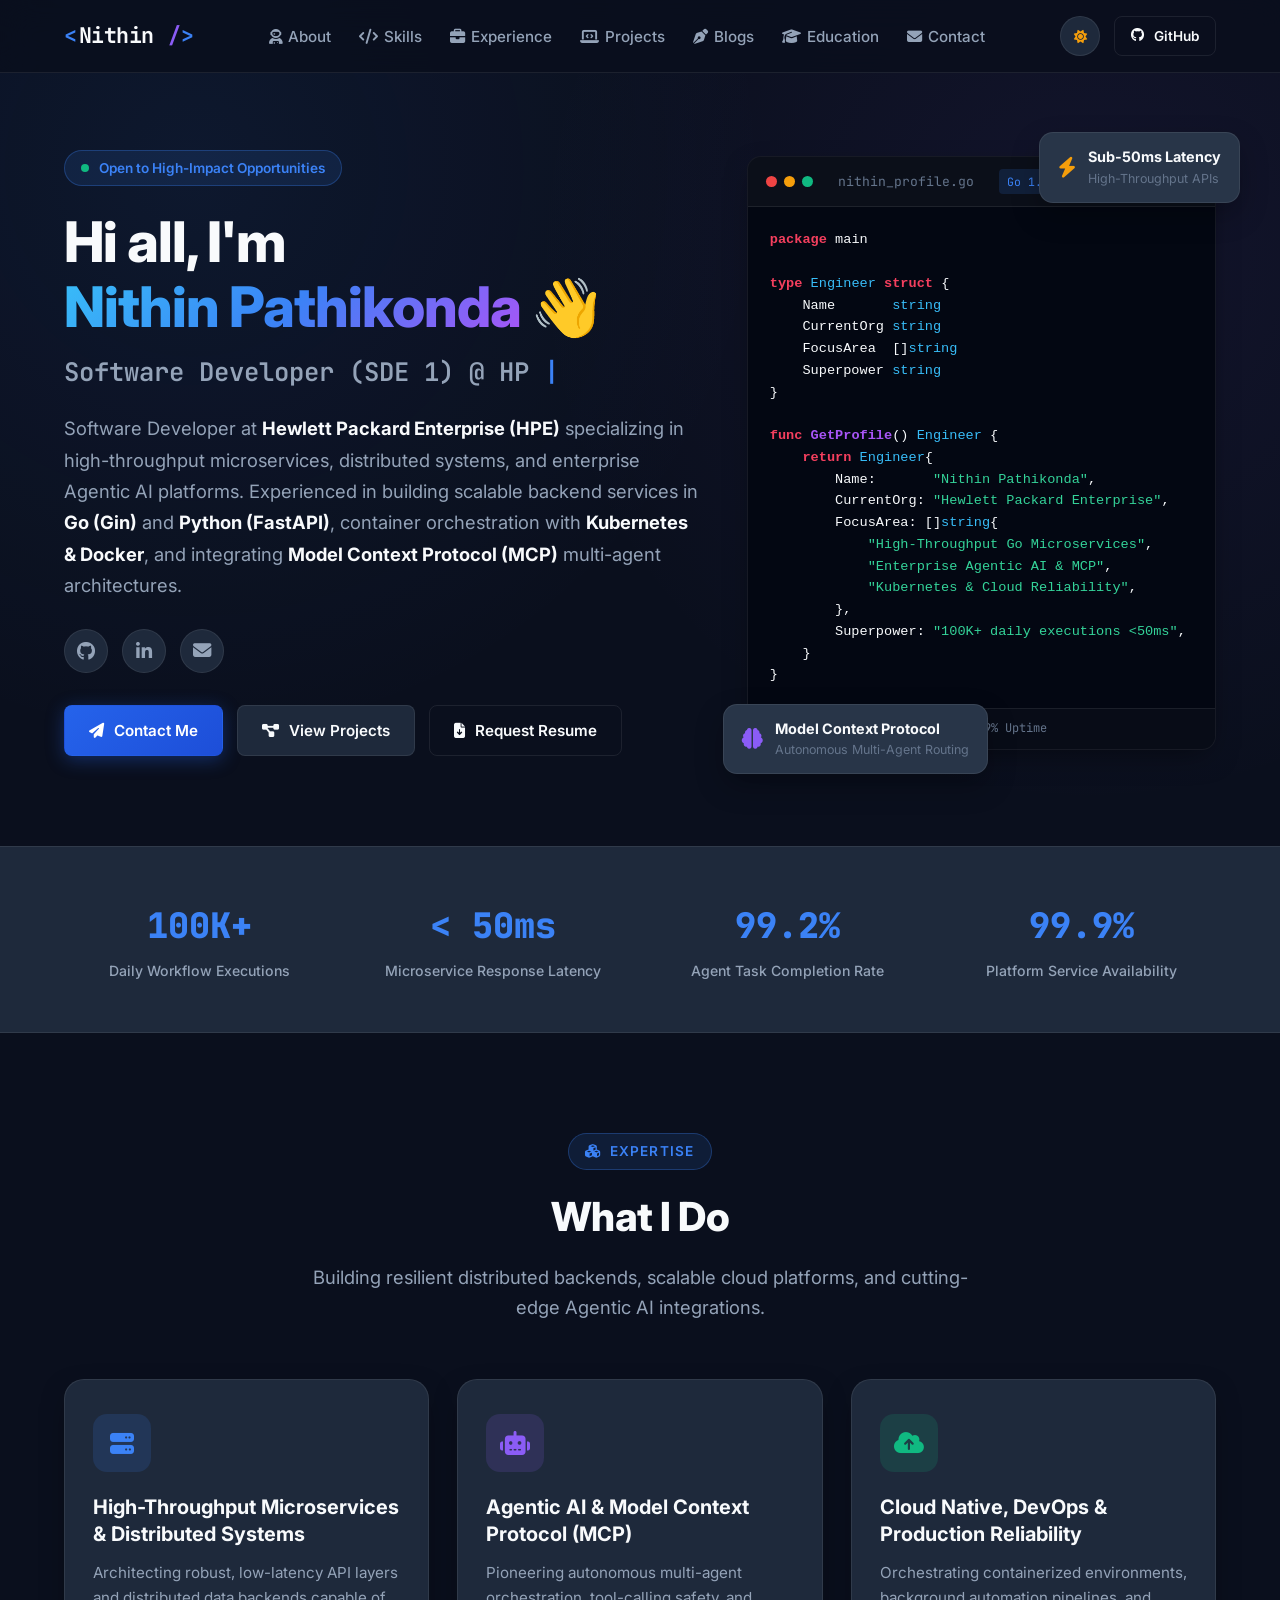
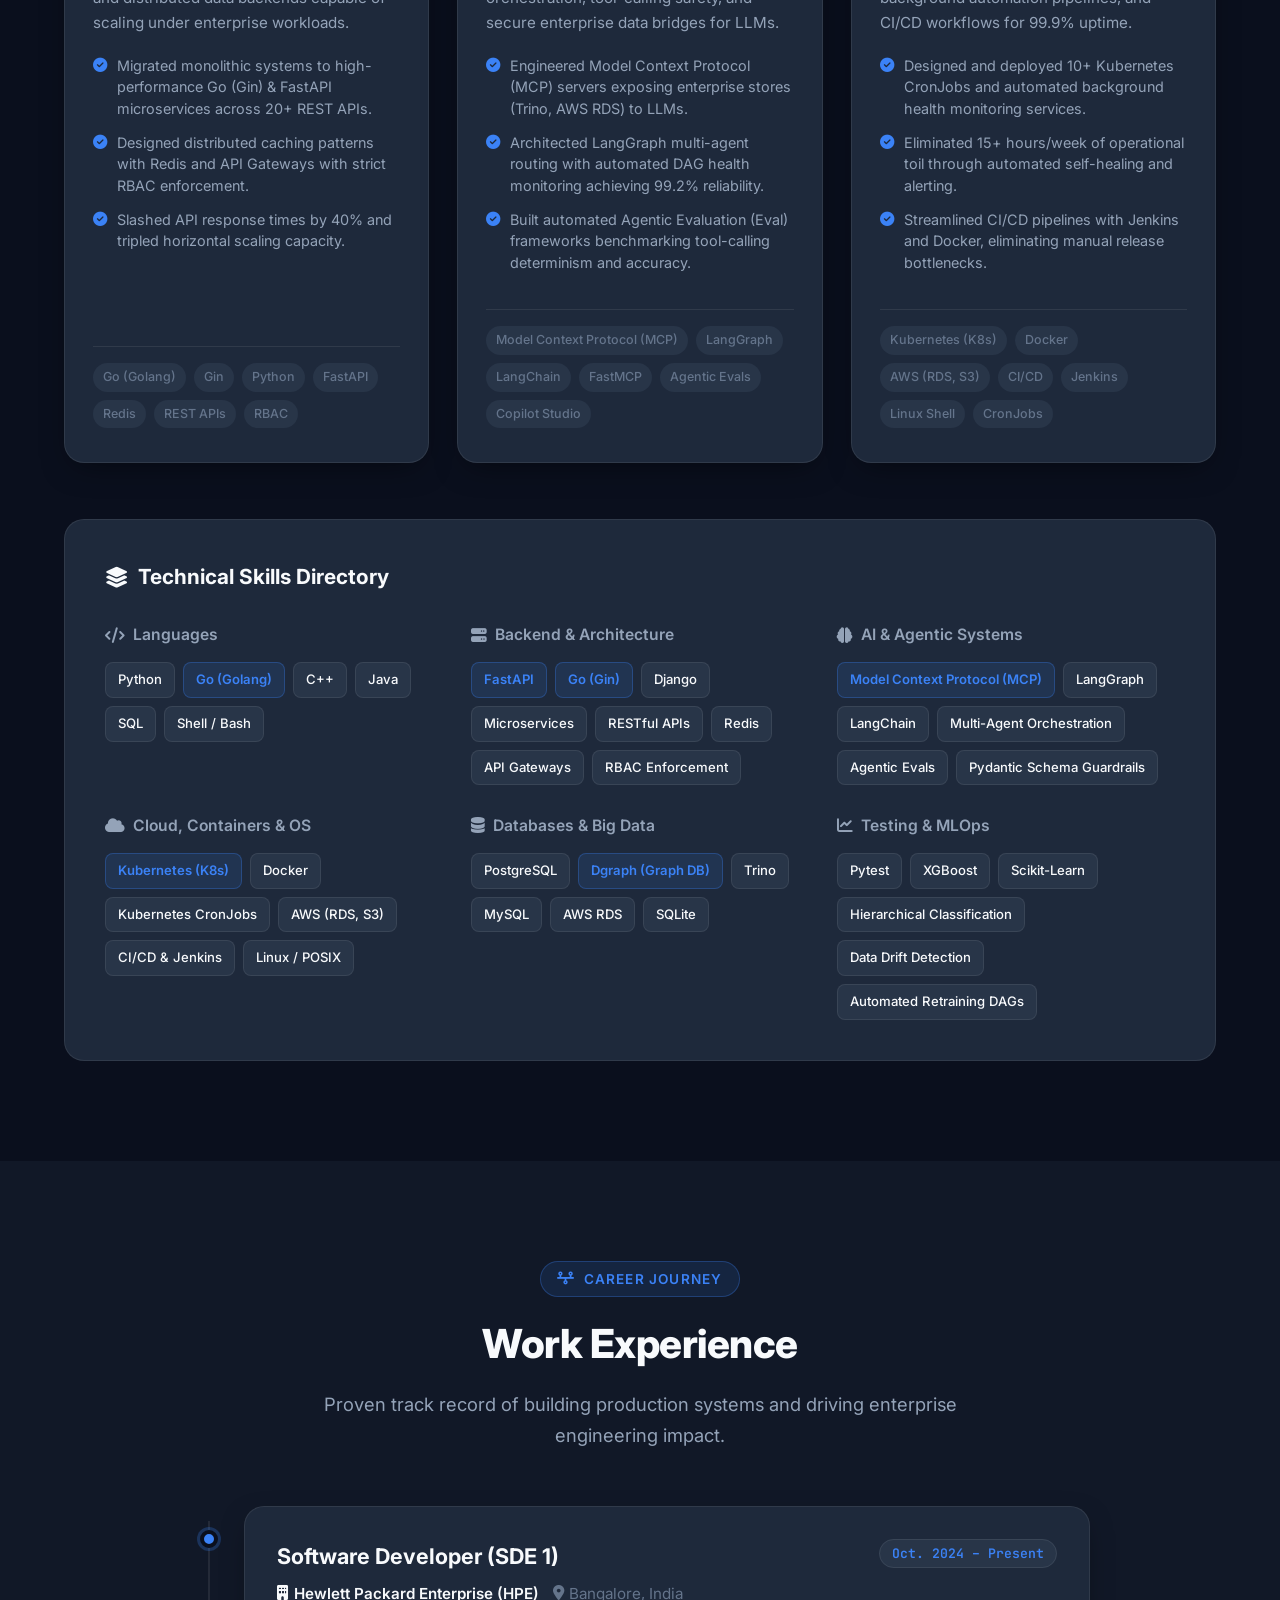
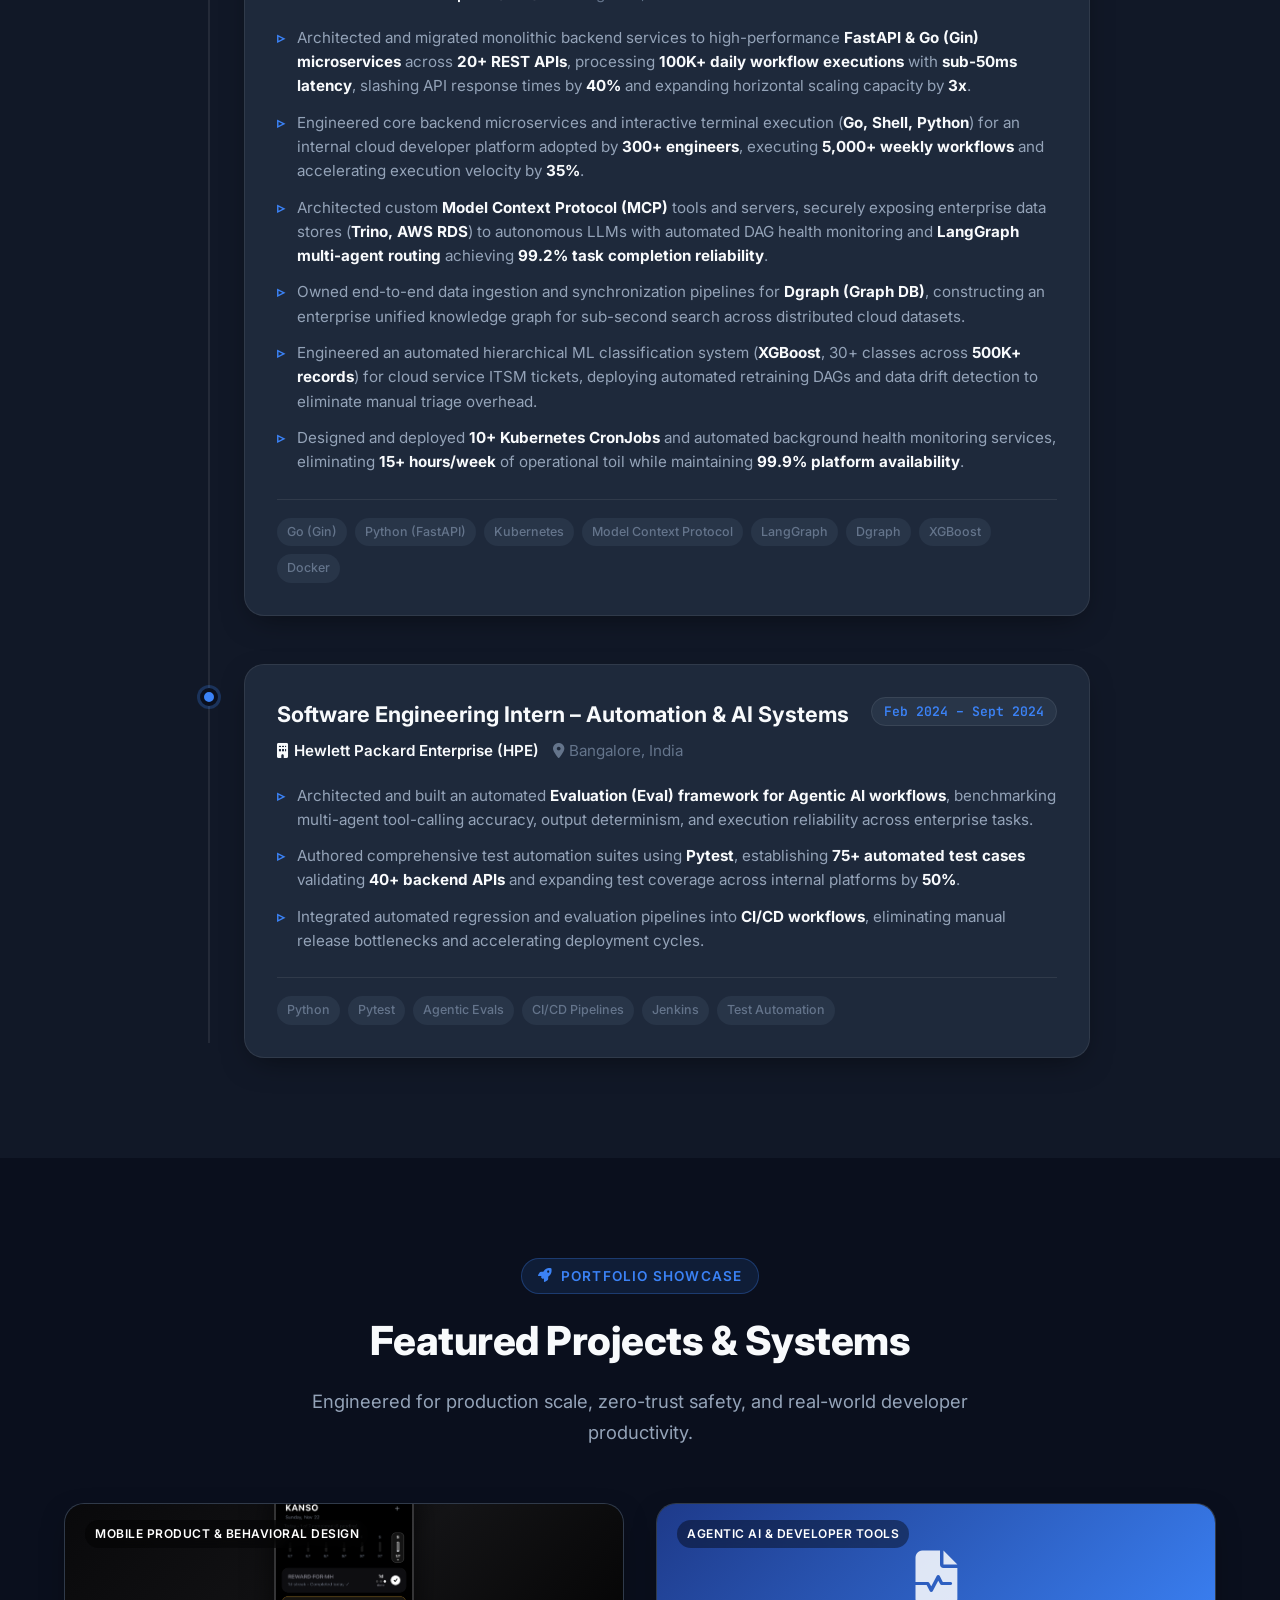
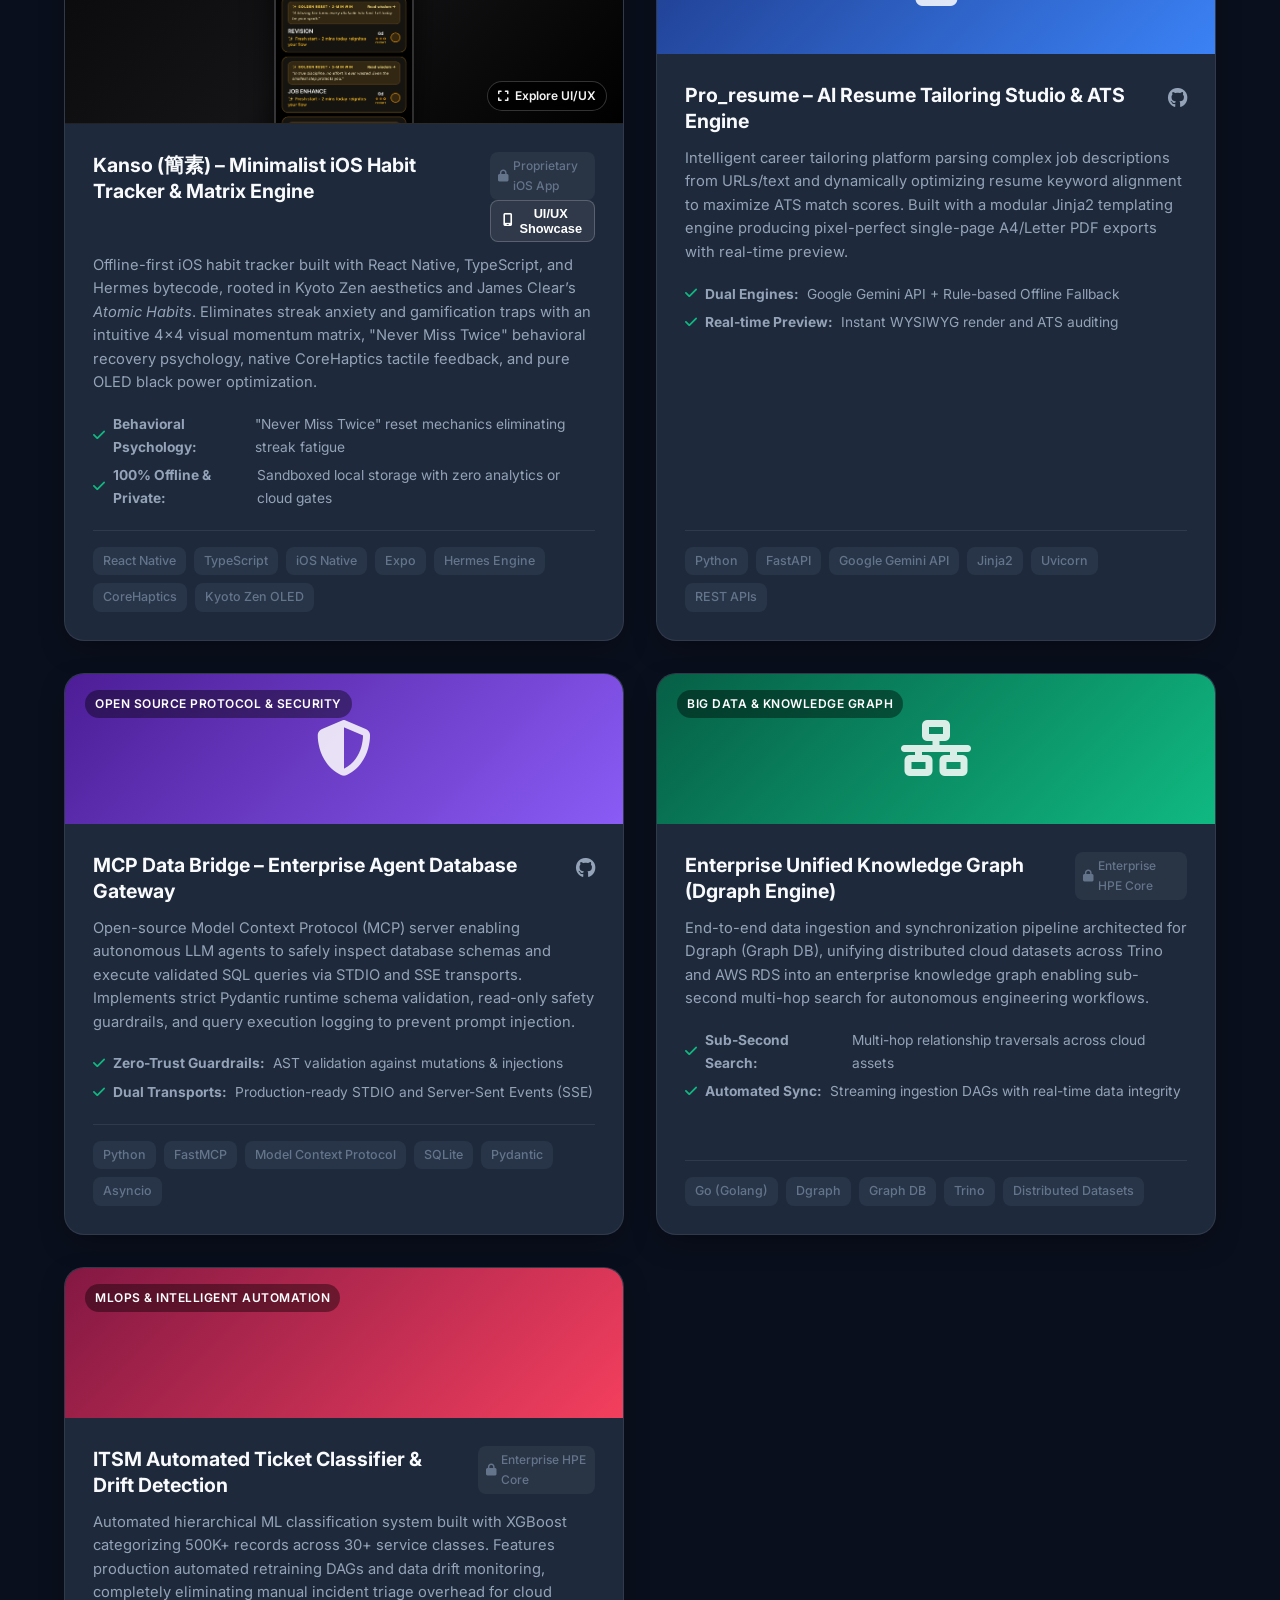
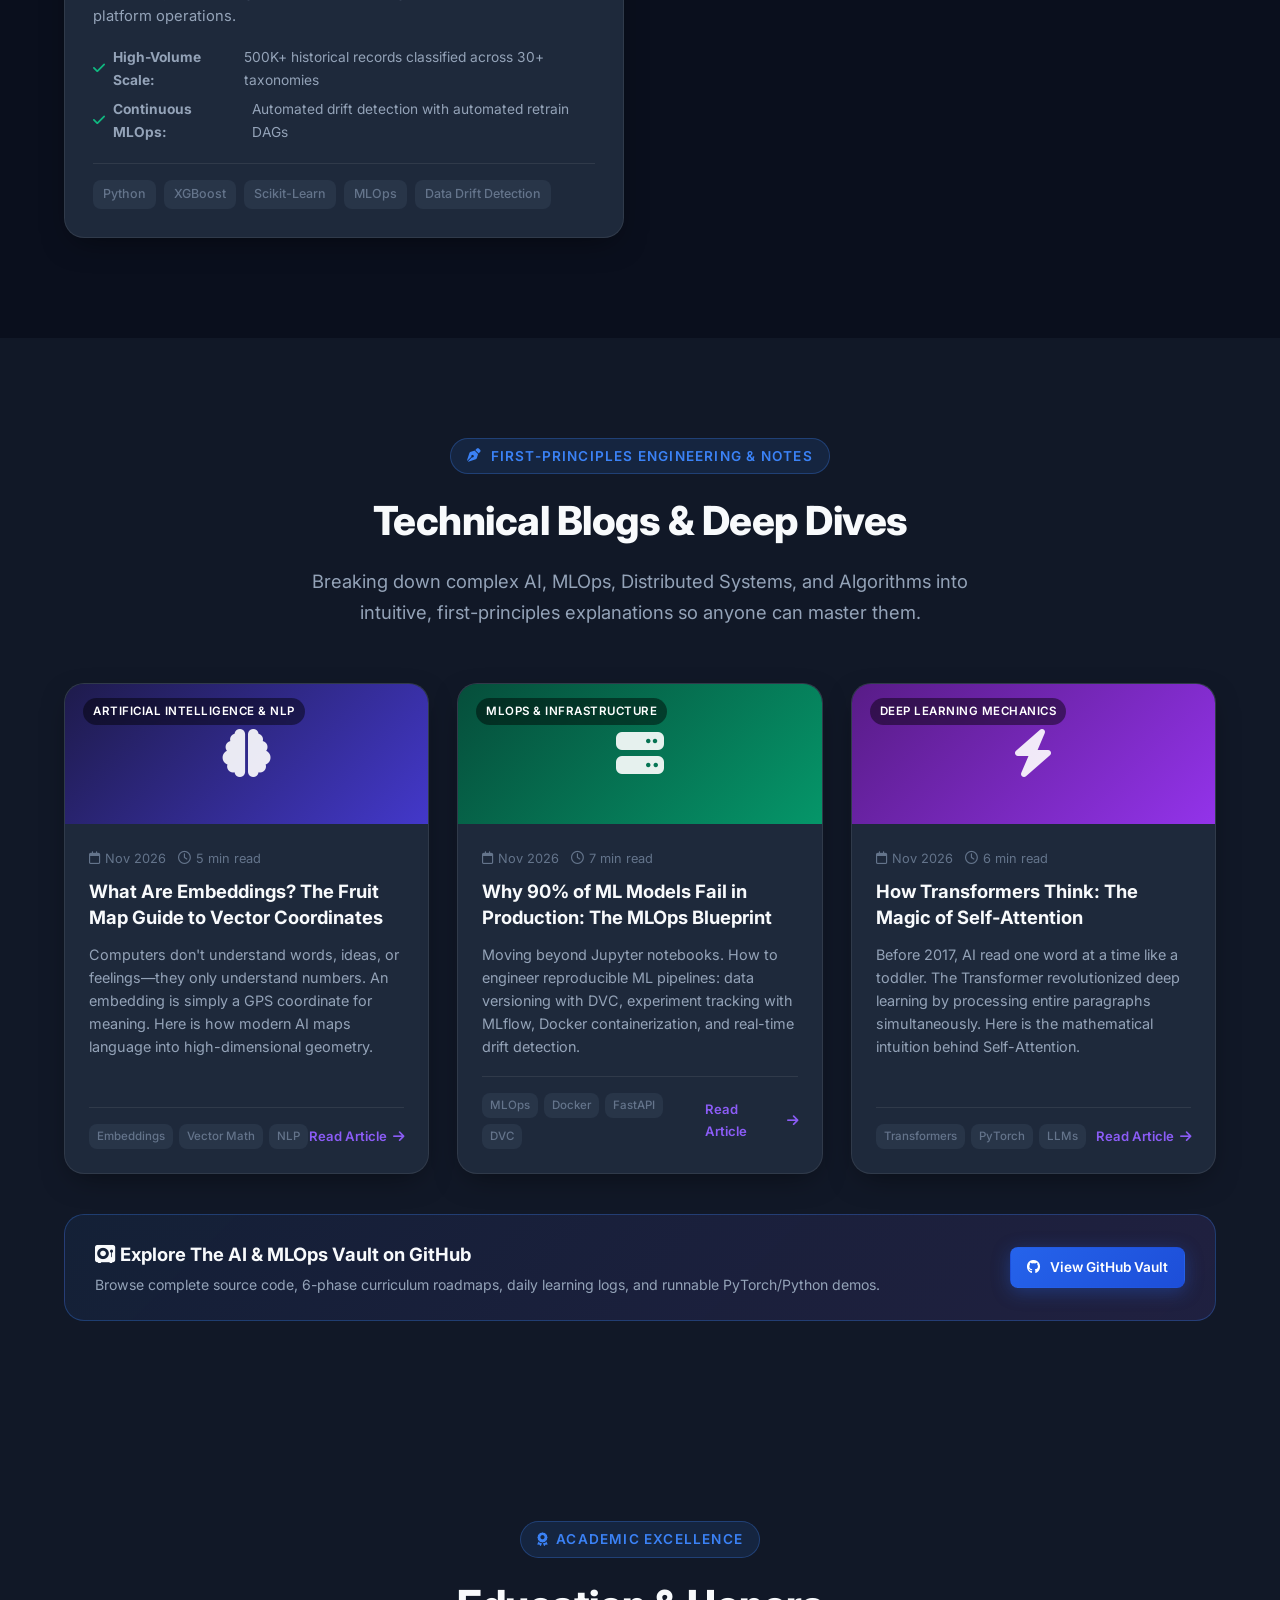
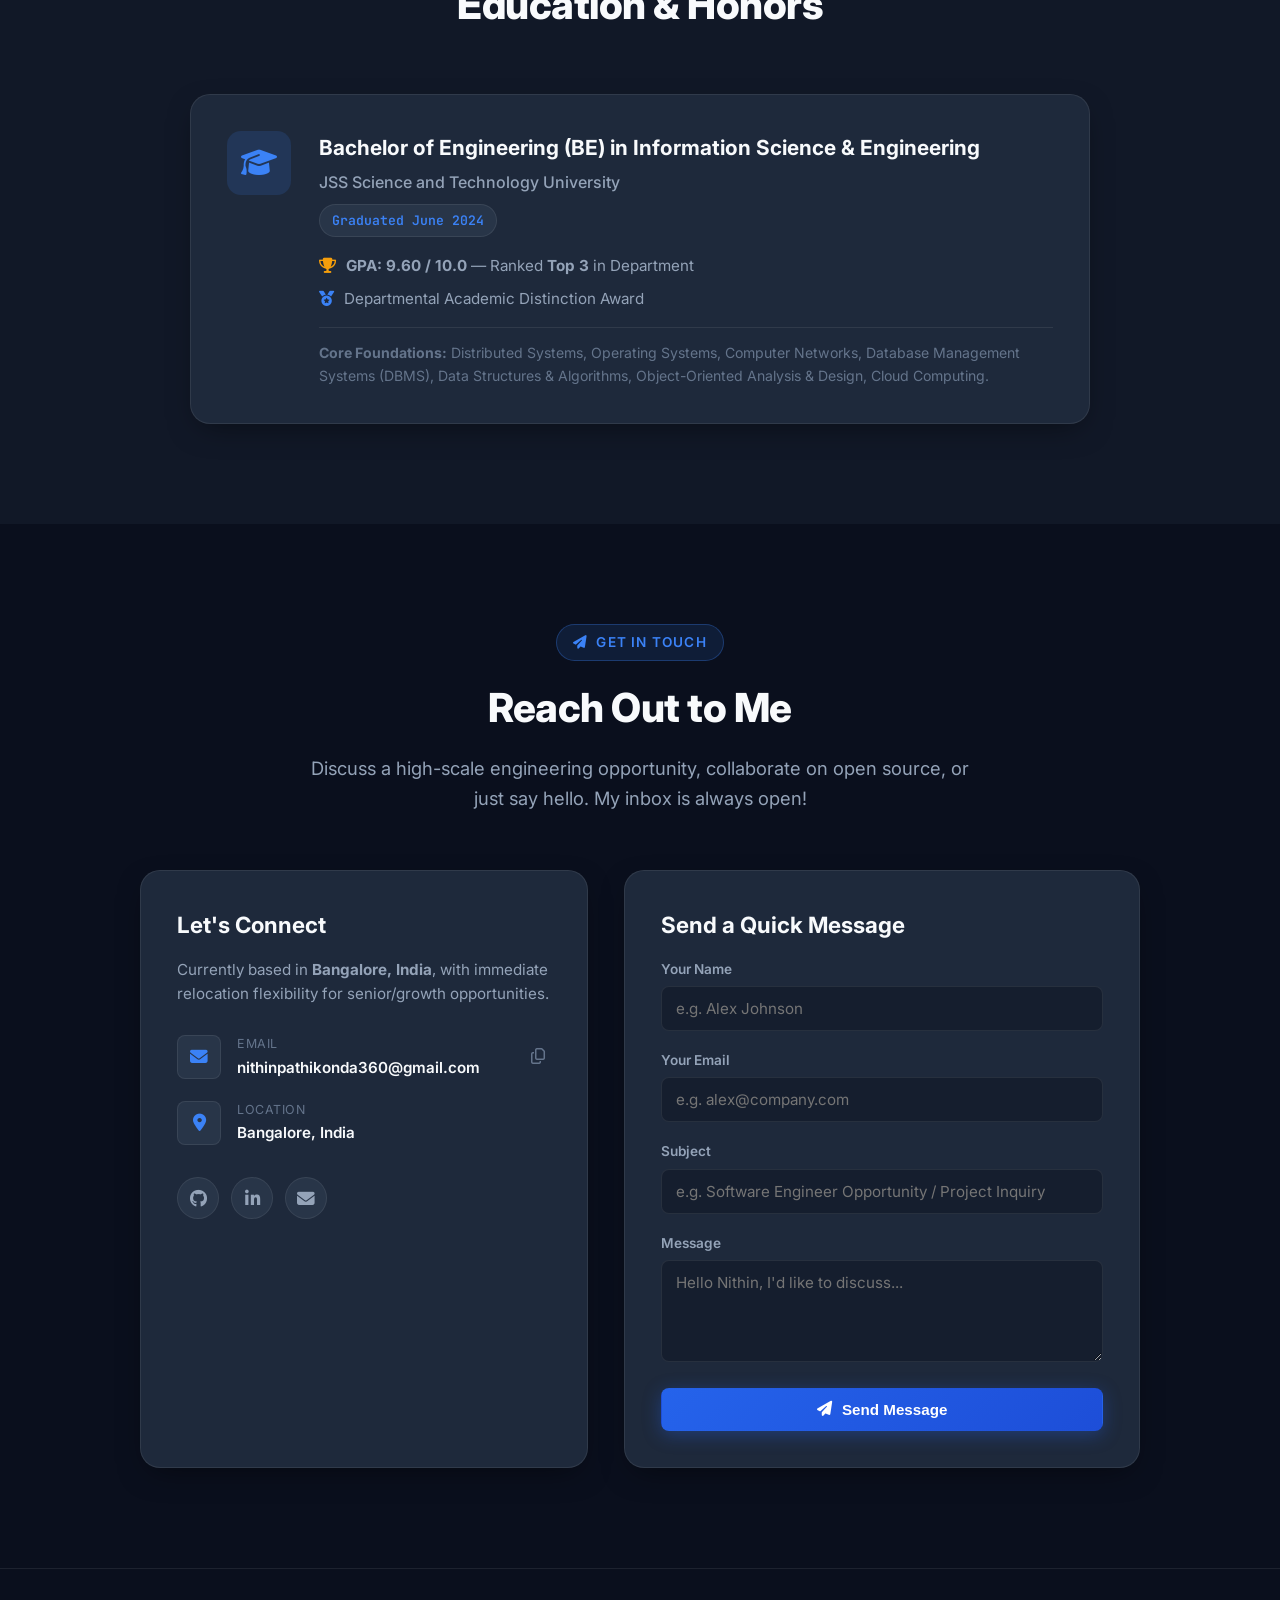
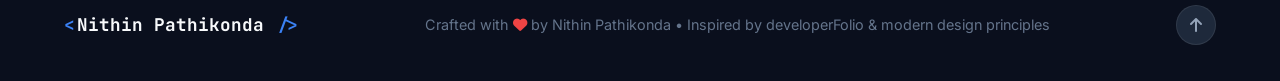
==== commit 20baa505: "feat: replace generic lightning emoji with custom NP monogram favicon" ====
--- a/index.html
+++ b/index.html
@@ -5,7 +5,8 @@
   <meta name="viewport" content="width=device-width, initial-scale=1.0">
   <title>Nithin Pathikonda | Software Developer & Distributed Systems Engineer</title>
   <meta name="description" content="Portfolio of Nithin Pathikonda - SDE 1 at Hewlett Packard Enterprise specializing in high-throughput microservices, distributed systems, and enterprise Agentic AI platforms.">
-  <link rel="icon" href="data:image/svg+xml,<svg xmlns=%22http://www.w3.org/2000/svg%22 viewBox=%220 0 100 100%22><text y=%22.9em%22 font-size=%2290%22>⚡</text></svg>">
+  <link rel="icon" type="image/svg+xml" href="assets/favicon.svg?v=2">
+  <link rel="alternate icon" type="image/png" href="assets/favicon.png?v=2">
   
   <!-- Open Graph / LinkedIn Preview Meta Tags -->
   <meta property="og:type" content="website">
@@ -32,7 +33,13 @@
   <link rel="stylesheet" href="https://cdnjs.cloudflare.com/ajax/libs/font-awesome/6.5.1/css/all.min.css">
   
   <!-- Custom Styles -->
-  <link rel="stylesheet" href="css/style.css">
+  <link rel="stylesheet" href="css/style.css?v=3.0">
+  <style>
+    .kanso-modal.open {
+      display: flex !important;
+      opacity: 1 !important;
+    }
+  </style>
 </head>
 <body>
 
@@ -504,7 +511,7 @@
 
       <div class="projects-grid">
         <!-- Project 1: Kanso (簡素) -->
-        <div class="project-card">
+        <div class="project-card" id="kanso-showcase">
           <div class="project-image-banner banner-kanso" onclick="openKansoModal()" style="cursor: pointer;" title="Click to view interactive UI/UX preview">
             <div class="project-category-badge">Mobile Product &amp; Behavioral Design</div>
             <img src="assets/kanso/routines.png" alt="Kanso iPhone Preview" class="banner-phone-preview">
@@ -981,7 +988,33 @@
   </footer>
 
   <!-- Scripts -->
-  <script src="js/main.js"></script>
+  <script src="js/main.js?v=3.0"></script>
+  <script>
+    function triggerKansoShowcaseFromUrl() {
+      var hash = (window.location.hash || '').toLowerCase();
+      var search = (window.location.search || '').toLowerCase();
+      if (hash.indexOf('kanso') !== -1 || search.indexOf('kanso') !== -1) {
+        var card = document.getElementById('kanso-showcase') || document.getElementById('projects');
+        if (card) {
+          card.scrollIntoView({ behavior: 'smooth', block: 'start' });
+        }
+        var modal = document.getElementById('kansoModal');
+        if (modal) {
+          modal.style.display = 'flex';
+          modal.style.opacity = '1';
+          document.body.style.overflow = 'hidden';
+          if (typeof switchKansoSlide === 'function') {
+            switchKansoSlide(0);
+          }
+        }
+      }
+    }
+    window.addEventListener('DOMContentLoaded', triggerKansoShowcaseFromUrl);
+    window.addEventListener('load', triggerKansoShowcaseFromUrl);
+    window.addEventListener('hashchange', triggerKansoShowcaseFromUrl);
+    setTimeout(triggerKansoShowcaseFromUrl, 100);
+    setTimeout(triggerKansoShowcaseFromUrl, 500);
+  </script>
 </body>
 </html>
 
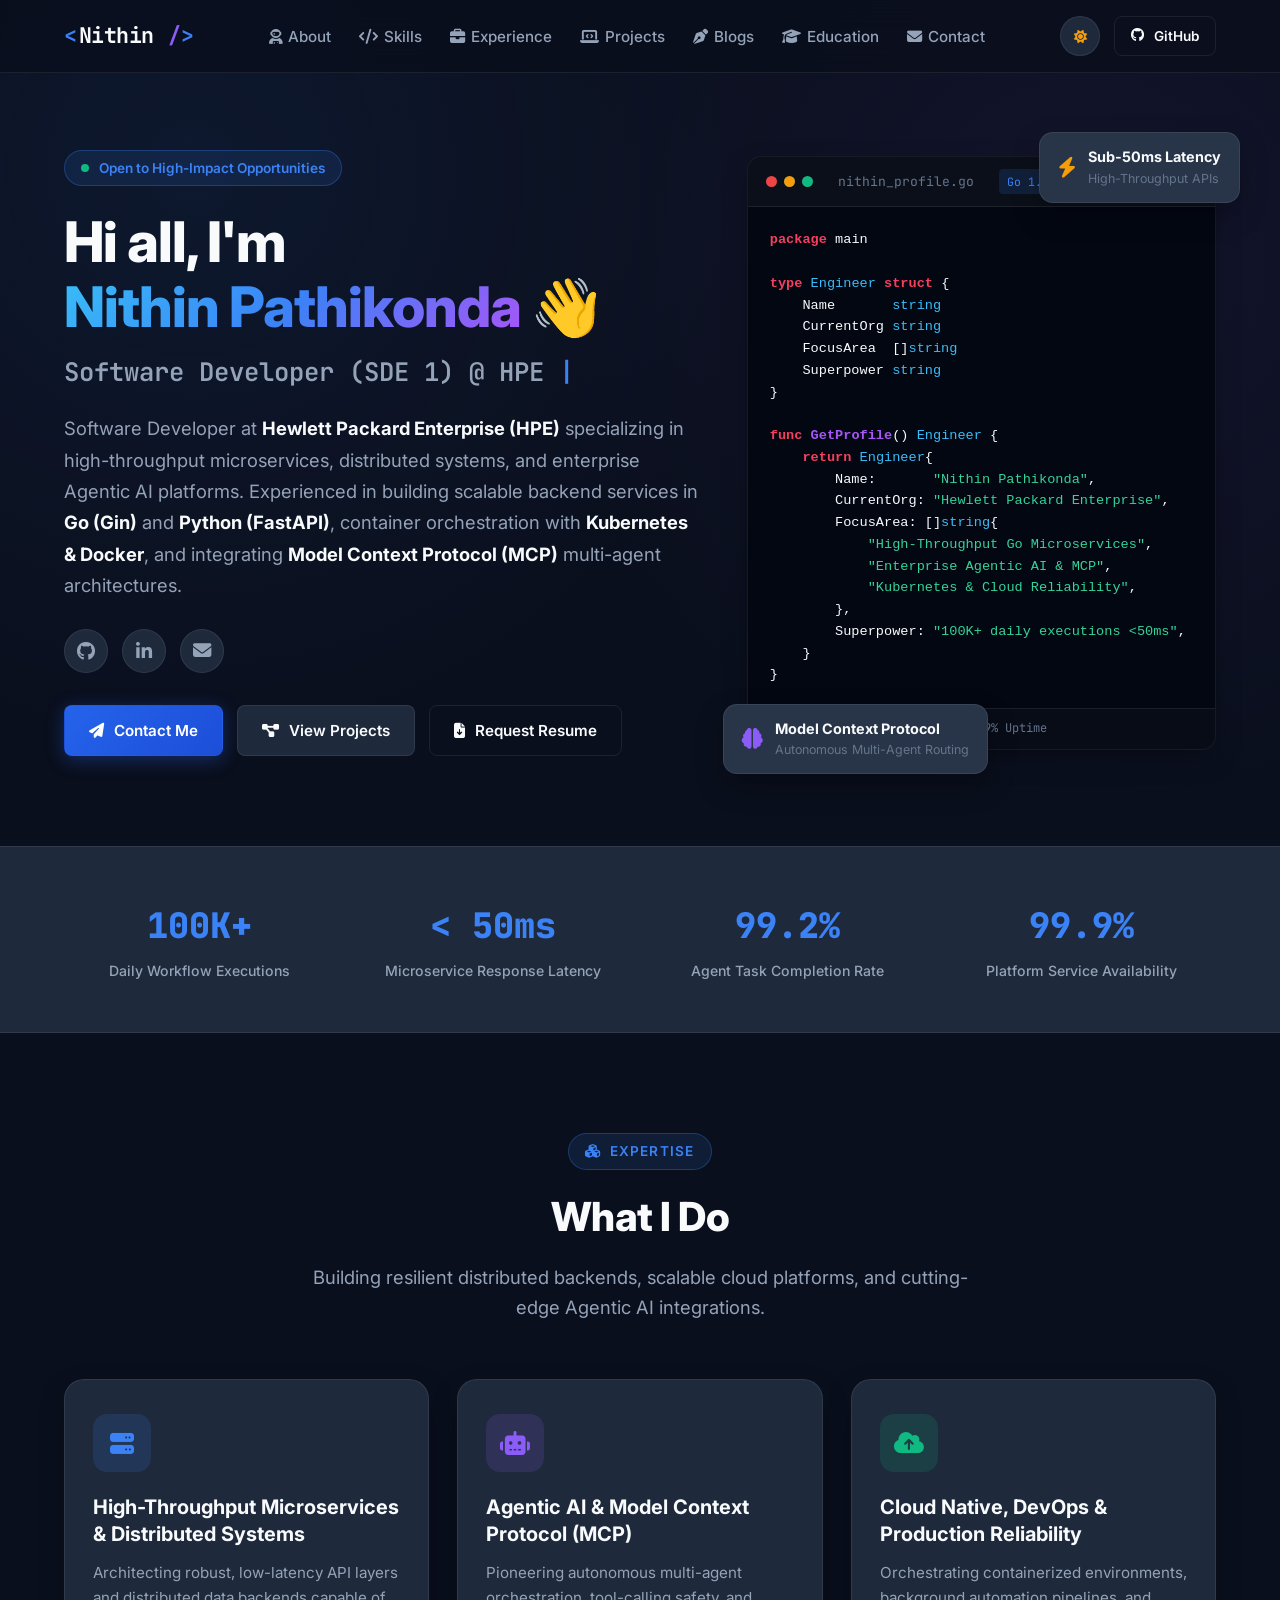
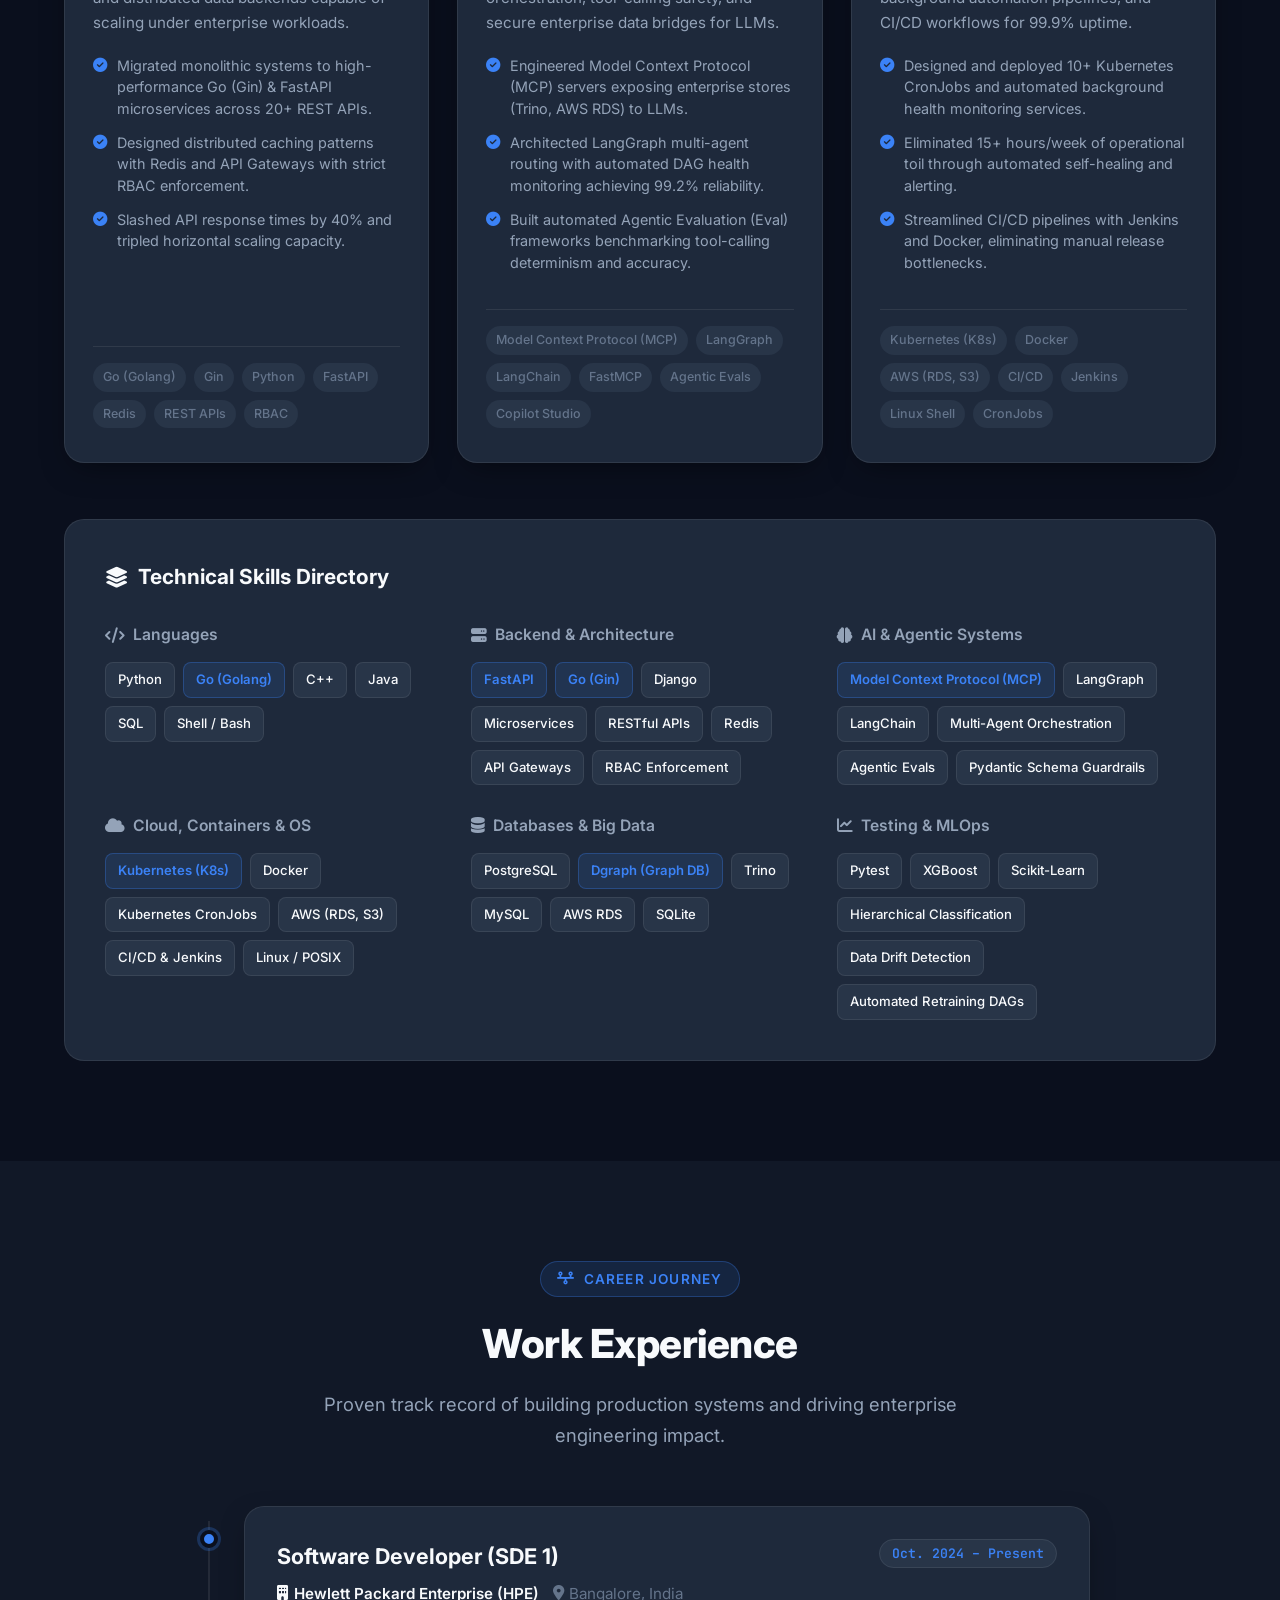
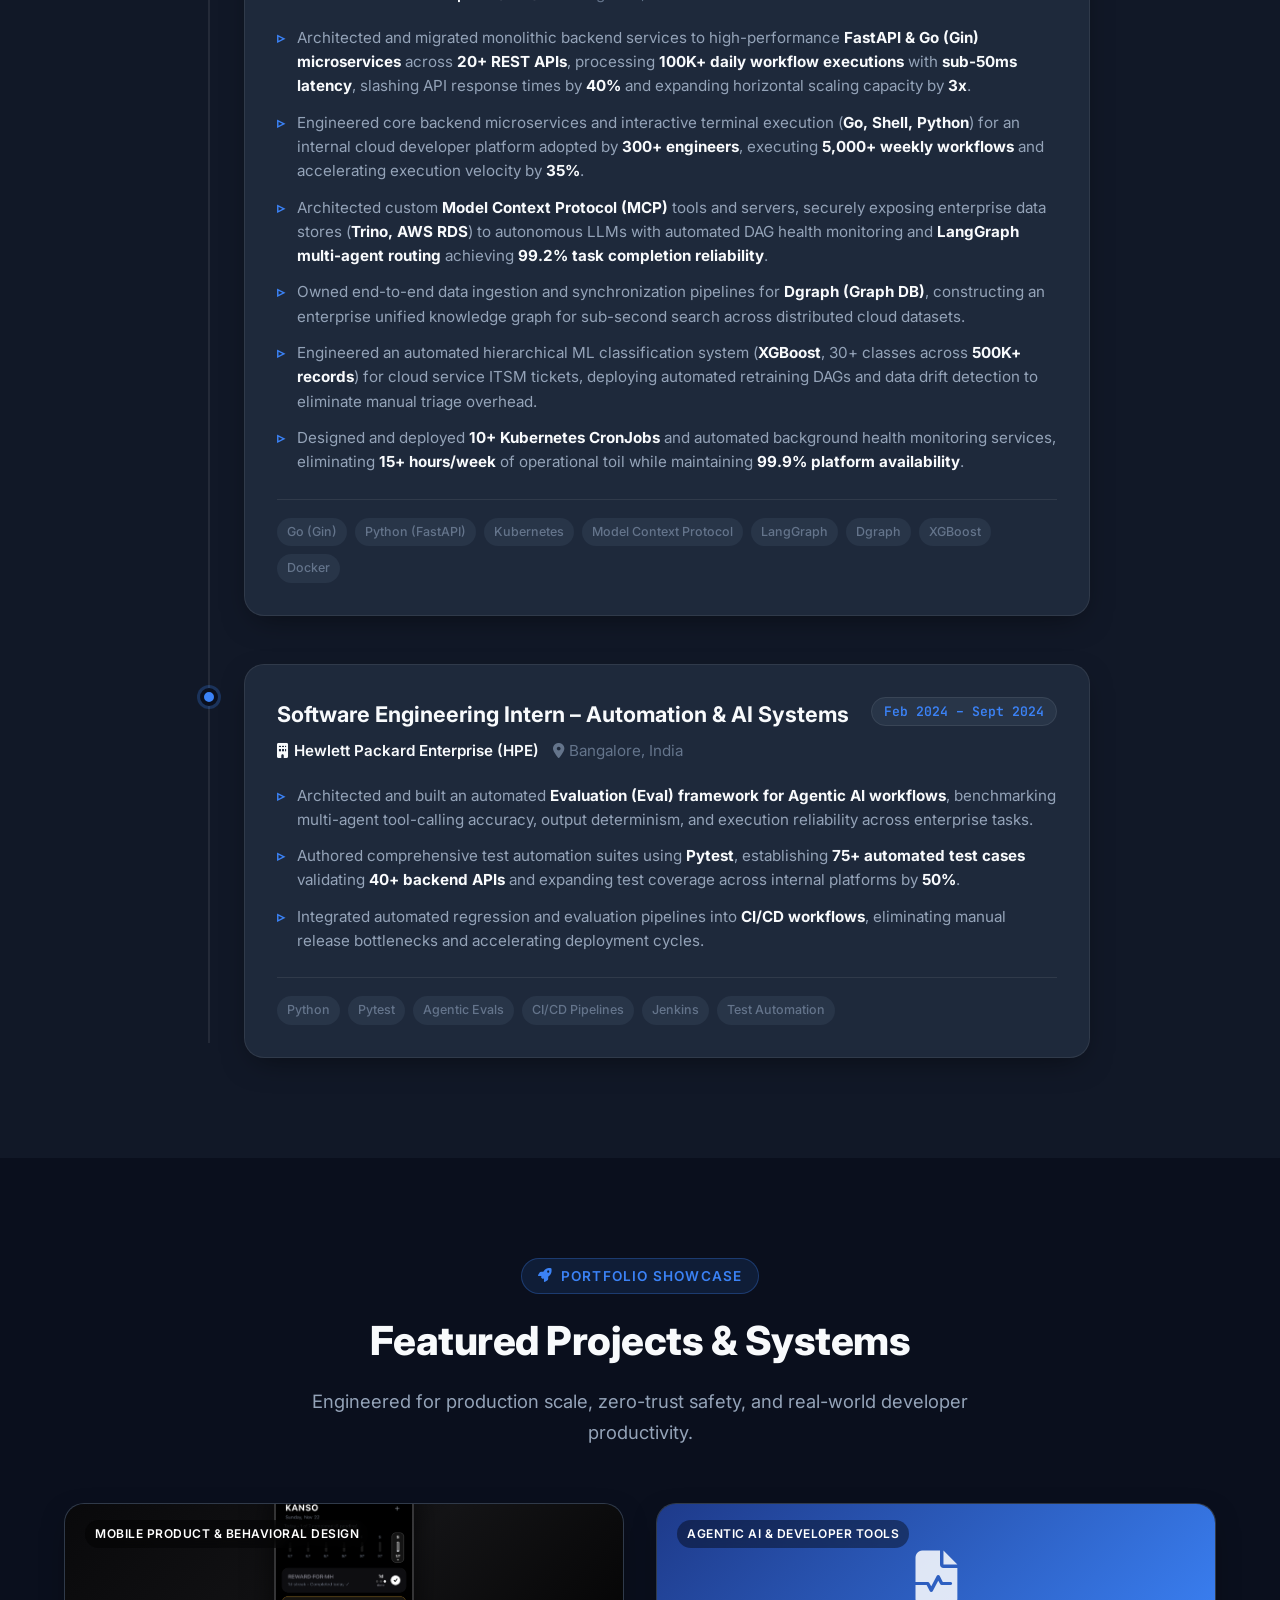
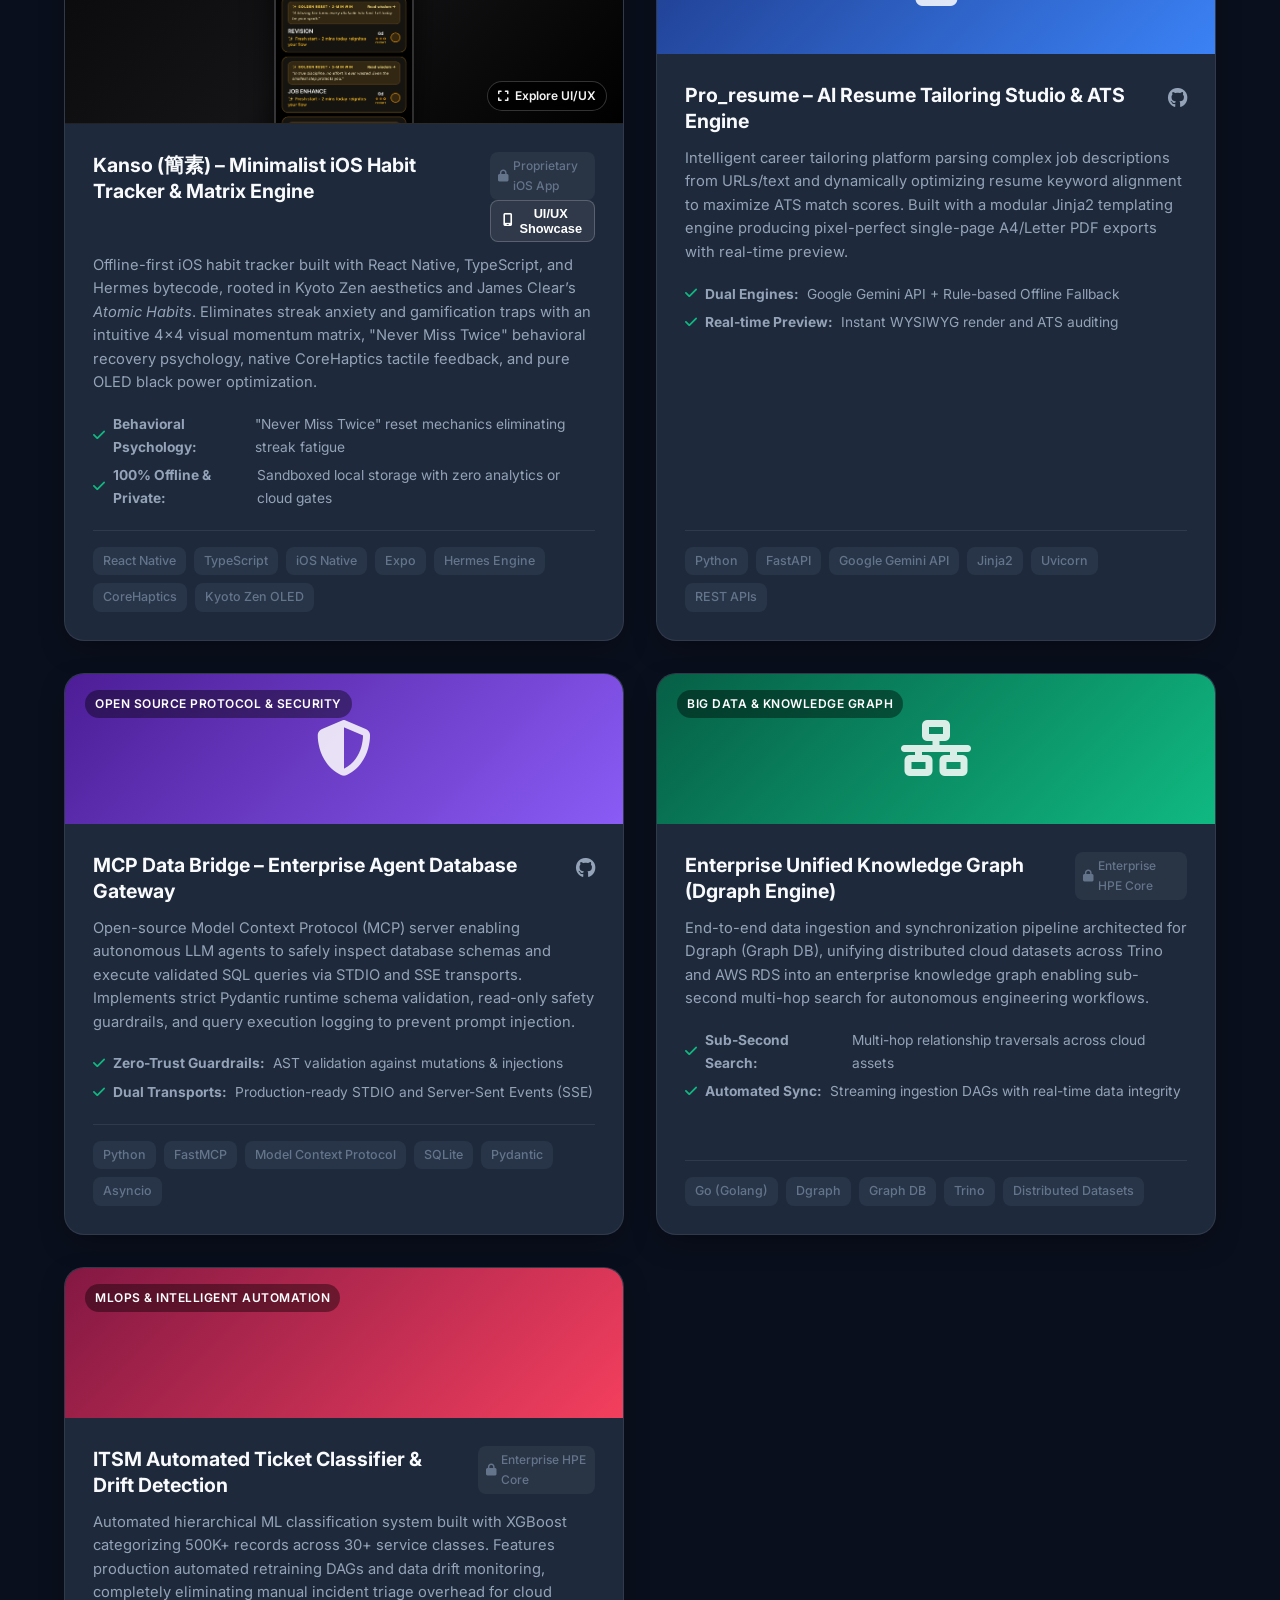
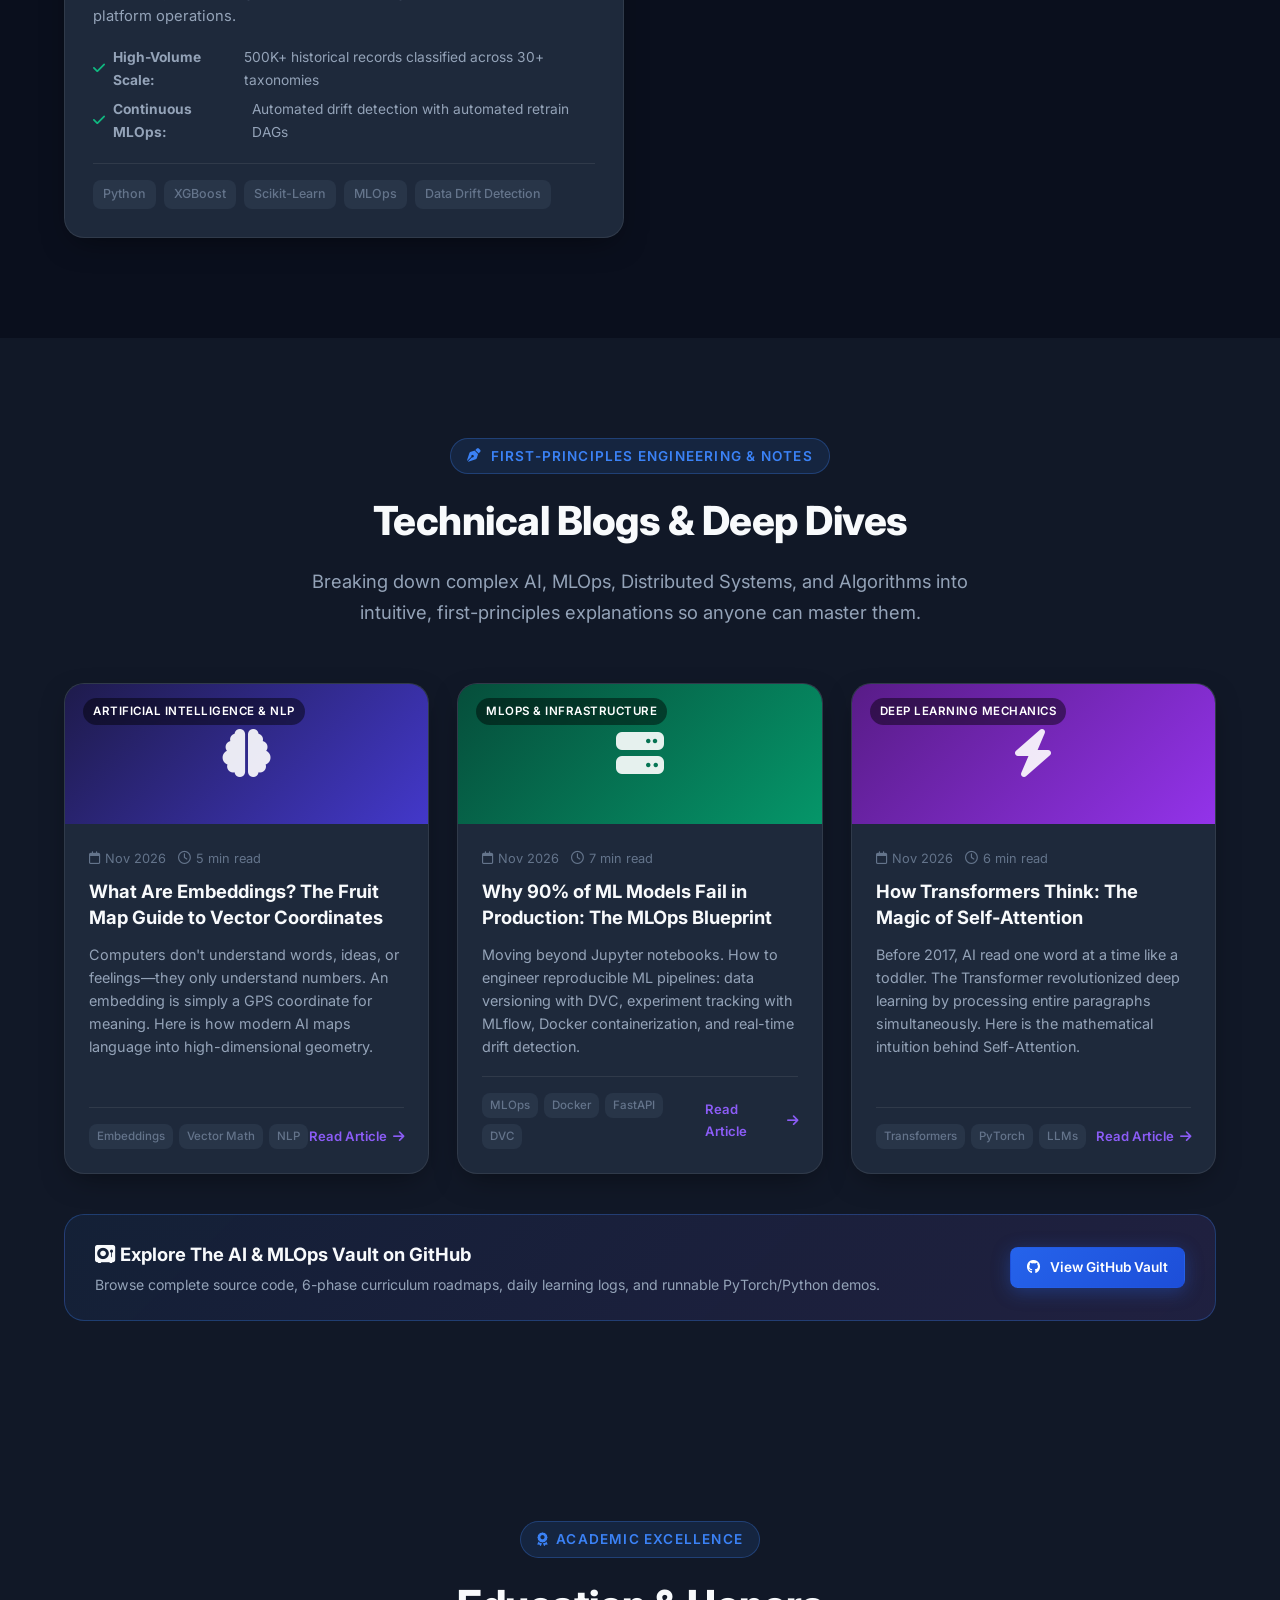
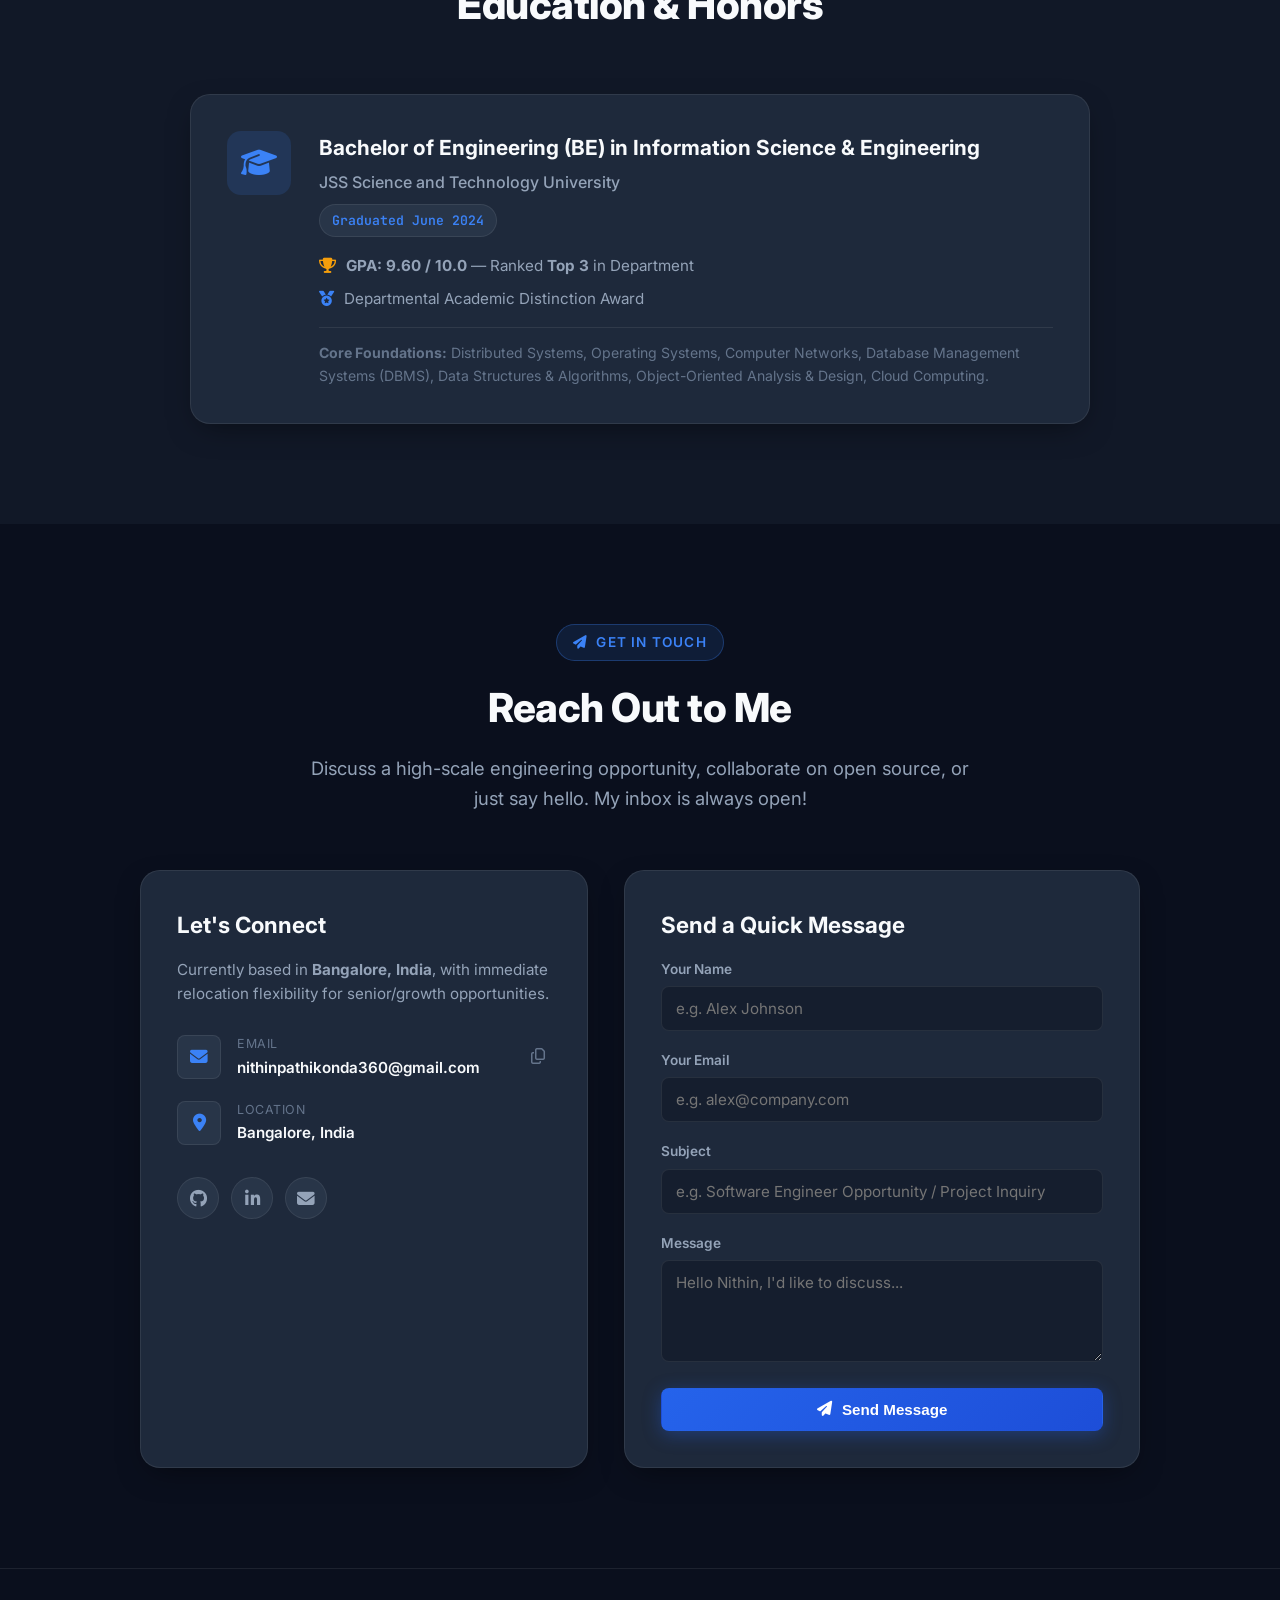
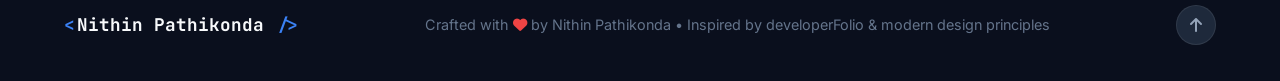
==== commit 103f389f: "fix(modal): fix close button behavior, update title to Native iOS App, add favicon.ico" ====
--- a/index.html
+++ b/index.html
@@ -5,8 +5,10 @@
   <meta name="viewport" content="width=device-width, initial-scale=1.0">
   <title>Nithin Pathikonda | Software Developer & Distributed Systems Engineer</title>
   <meta name="description" content="Portfolio of Nithin Pathikonda - SDE 1 at Hewlett Packard Enterprise specializing in high-throughput microservices, distributed systems, and enterprise Agentic AI platforms.">
-  <link rel="icon" type="image/svg+xml" href="assets/favicon.svg?v=2">
-  <link rel="alternate icon" type="image/png" href="assets/favicon.png?v=2">
+  <link rel="icon" type="image/x-icon" href="favicon.ico?v=4">
+  <link rel="icon" type="image/png" sizes="32x32" href="assets/favicon.png?v=4">
+  <link rel="icon" type="image/svg+xml" href="assets/favicon.svg?v=4">
+  <link rel="apple-touch-icon" href="assets/favicon.png?v=4">
   
   <!-- Open Graph / LinkedIn Preview Meta Tags -->
   <meta property="og:type" content="website">
@@ -33,11 +35,17 @@
   <link rel="stylesheet" href="https://cdnjs.cloudflare.com/ajax/libs/font-awesome/6.5.1/css/all.min.css">
   
   <!-- Custom Styles -->
-  <link rel="stylesheet" href="css/style.css?v=3.0">
+  <link rel="stylesheet" href="css/style.css?v=3.1">
   <style>
     .kanso-modal.open {
       display: flex !important;
       opacity: 1 !important;
+      pointer-events: auto !important;
+    }
+    .kanso-modal:not(.open) {
+      display: none !important;
+      opacity: 0 !important;
+      pointer-events: none !important;
     }
   </style>
 </head>
@@ -919,14 +927,14 @@
     </div>
   </section>
 
-  <!-- Kanso UI/UX Showcase Lightbox Modal -->
-  <div id="kansoModal" class="kanso-modal" onclick="handleKansoModalBackdrop(event)" role="dialog" aria-modal="true" aria-label="Kanso UI UX Showcase">
+  <!-- Kanso iOS App Showcase Lightbox Modal -->
+  <div id="kansoModal" class="kanso-modal" onclick="handleKansoModalBackdrop(event)" role="dialog" aria-modal="true" aria-label="Kanso iOS App Showcase">
     <div class="kanso-modal-dialog">
       <div class="kanso-modal-header">
         <div class="kanso-modal-title-box">
           <span class="kanso-kanji">簡素</span>
           <div>
-            <h3 class="kanso-modal-title">Kanso (簡素) — iOS UI &amp; UX System</h3>
+            <h3 class="kanso-modal-title">Kanso (簡素) — Native iOS App</h3>
             <p class="kanso-modal-subtitle">Kyoto Zen Minimalist Habit Tracker • Physical Super Retina OLED</p>
           </div>
         </div>
@@ -988,8 +996,45 @@
   </footer>
 
   <!-- Scripts -->
-  <script src="js/main.js?v=3.0"></script>
+  <script src="js/main.js?v=3.1"></script>
   <script>
+    function openKansoModal() {
+      var modal = document.getElementById('kansoModal');
+      if (modal) {
+        modal.classList.add('open');
+        modal.style.display = 'flex';
+        modal.style.opacity = '1';
+        modal.style.pointerEvents = 'auto';
+        document.body.style.overflow = 'hidden';
+        if (typeof switchKansoSlide === 'function') {
+          switchKansoSlide(0);
+        }
+        if (window.location.hash !== '#kanso-showcase') {
+          window.history.replaceState(null, '', '#kanso-showcase');
+        }
+      }
+    }
+
+    function closeKansoModal() {
+      var modal = document.getElementById('kansoModal');
+      if (modal) {
+        modal.classList.remove('open');
+        modal.style.display = 'none';
+        modal.style.opacity = '0';
+        modal.style.pointerEvents = 'none';
+        document.body.style.overflow = '';
+      }
+      if (window.location.hash === '#kanso-showcase' || window.location.hash === '#kanso') {
+        window.history.replaceState(null, '', '#projects');
+      }
+    }
+
+    function handleKansoModalBackdrop(event) {
+      if (event && event.target && event.target.id === 'kansoModal') {
+        closeKansoModal();
+      }
+    }
+
     function triggerKansoShowcaseFromUrl() {
       var hash = (window.location.hash || '').toLowerCase();
       var search = (window.location.search || '').toLowerCase();
@@ -998,20 +1043,25 @@
         if (card) {
           card.scrollIntoView({ behavior: 'smooth', block: 'start' });
         }
-        var modal = document.getElementById('kansoModal');
-        if (modal) {
-          modal.style.display = 'flex';
-          modal.style.opacity = '1';
-          document.body.style.overflow = 'hidden';
-          if (typeof switchKansoSlide === 'function') {
-            switchKansoSlide(0);
-          }
-        }
+        openKansoModal();
       }
     }
+
     window.addEventListener('DOMContentLoaded', triggerKansoShowcaseFromUrl);
     window.addEventListener('load', triggerKansoShowcaseFromUrl);
-    window.addEventListener('hashchange', triggerKansoShowcaseFromUrl);
+    window.addEventListener('hashchange', function() {
+      var hash = (window.location.hash || '').toLowerCase();
+      if (hash.indexOf('kanso') !== -1) {
+        openKansoModal();
+      } else {
+        closeKansoModal();
+      }
+    });
+    document.addEventListener('keydown', function(e) {
+      if (e.key === 'Escape' || e.key === 'Esc') {
+        closeKansoModal();
+      }
+    });
     setTimeout(triggerKansoShowcaseFromUrl, 100);
     setTimeout(triggerKansoShowcaseFromUrl, 500);
   </script>
